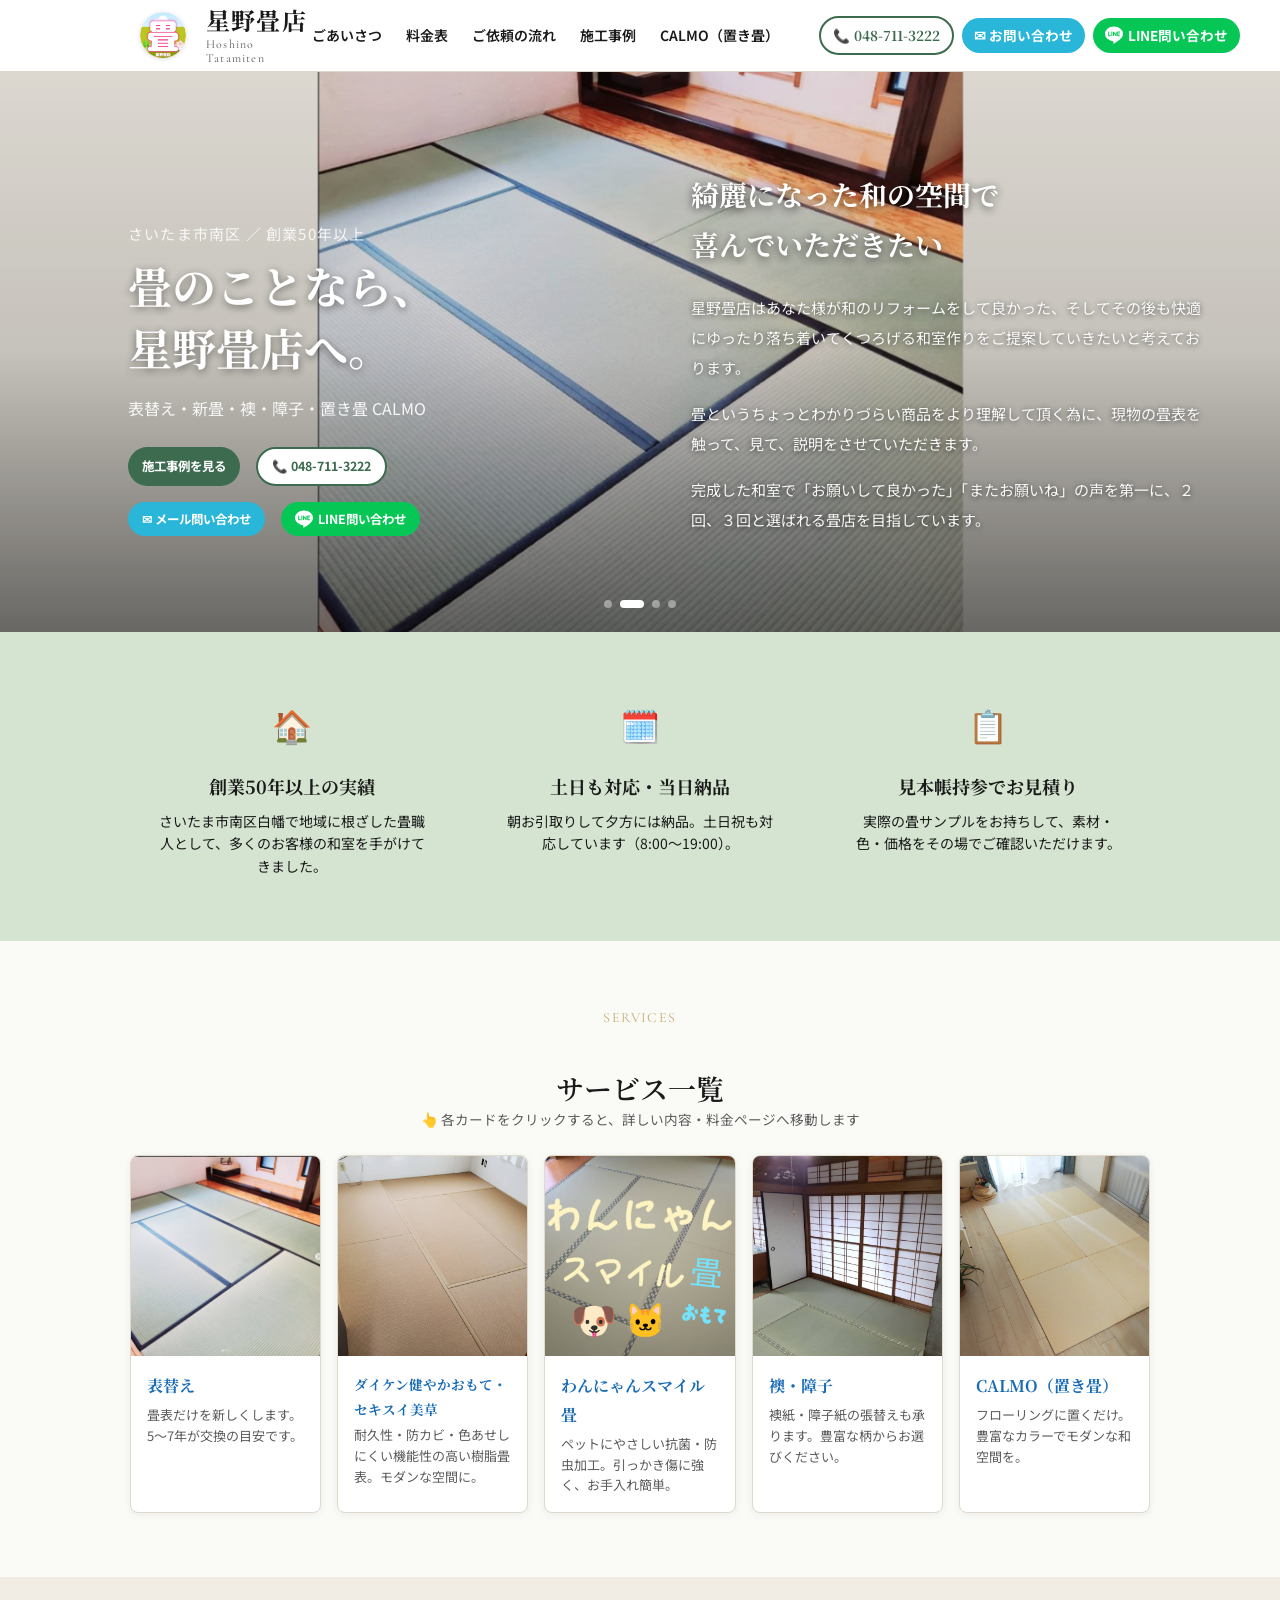
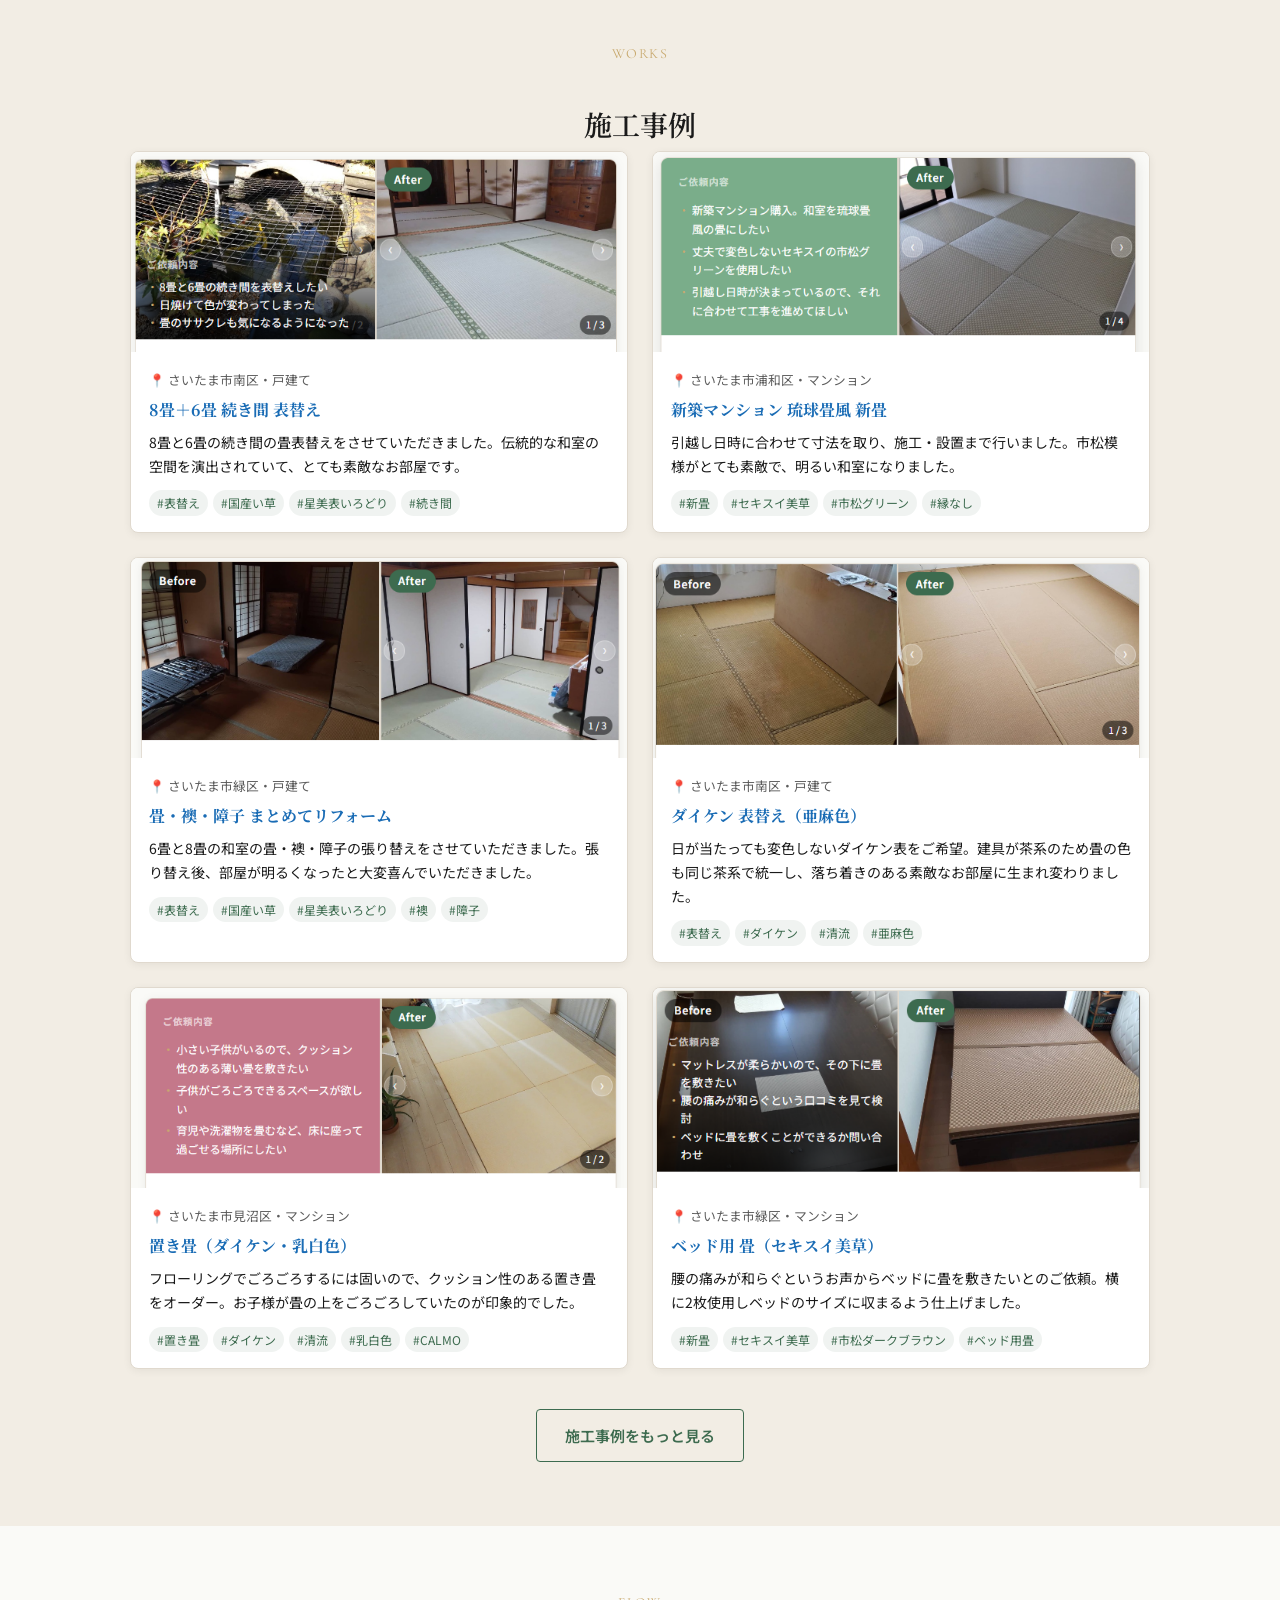
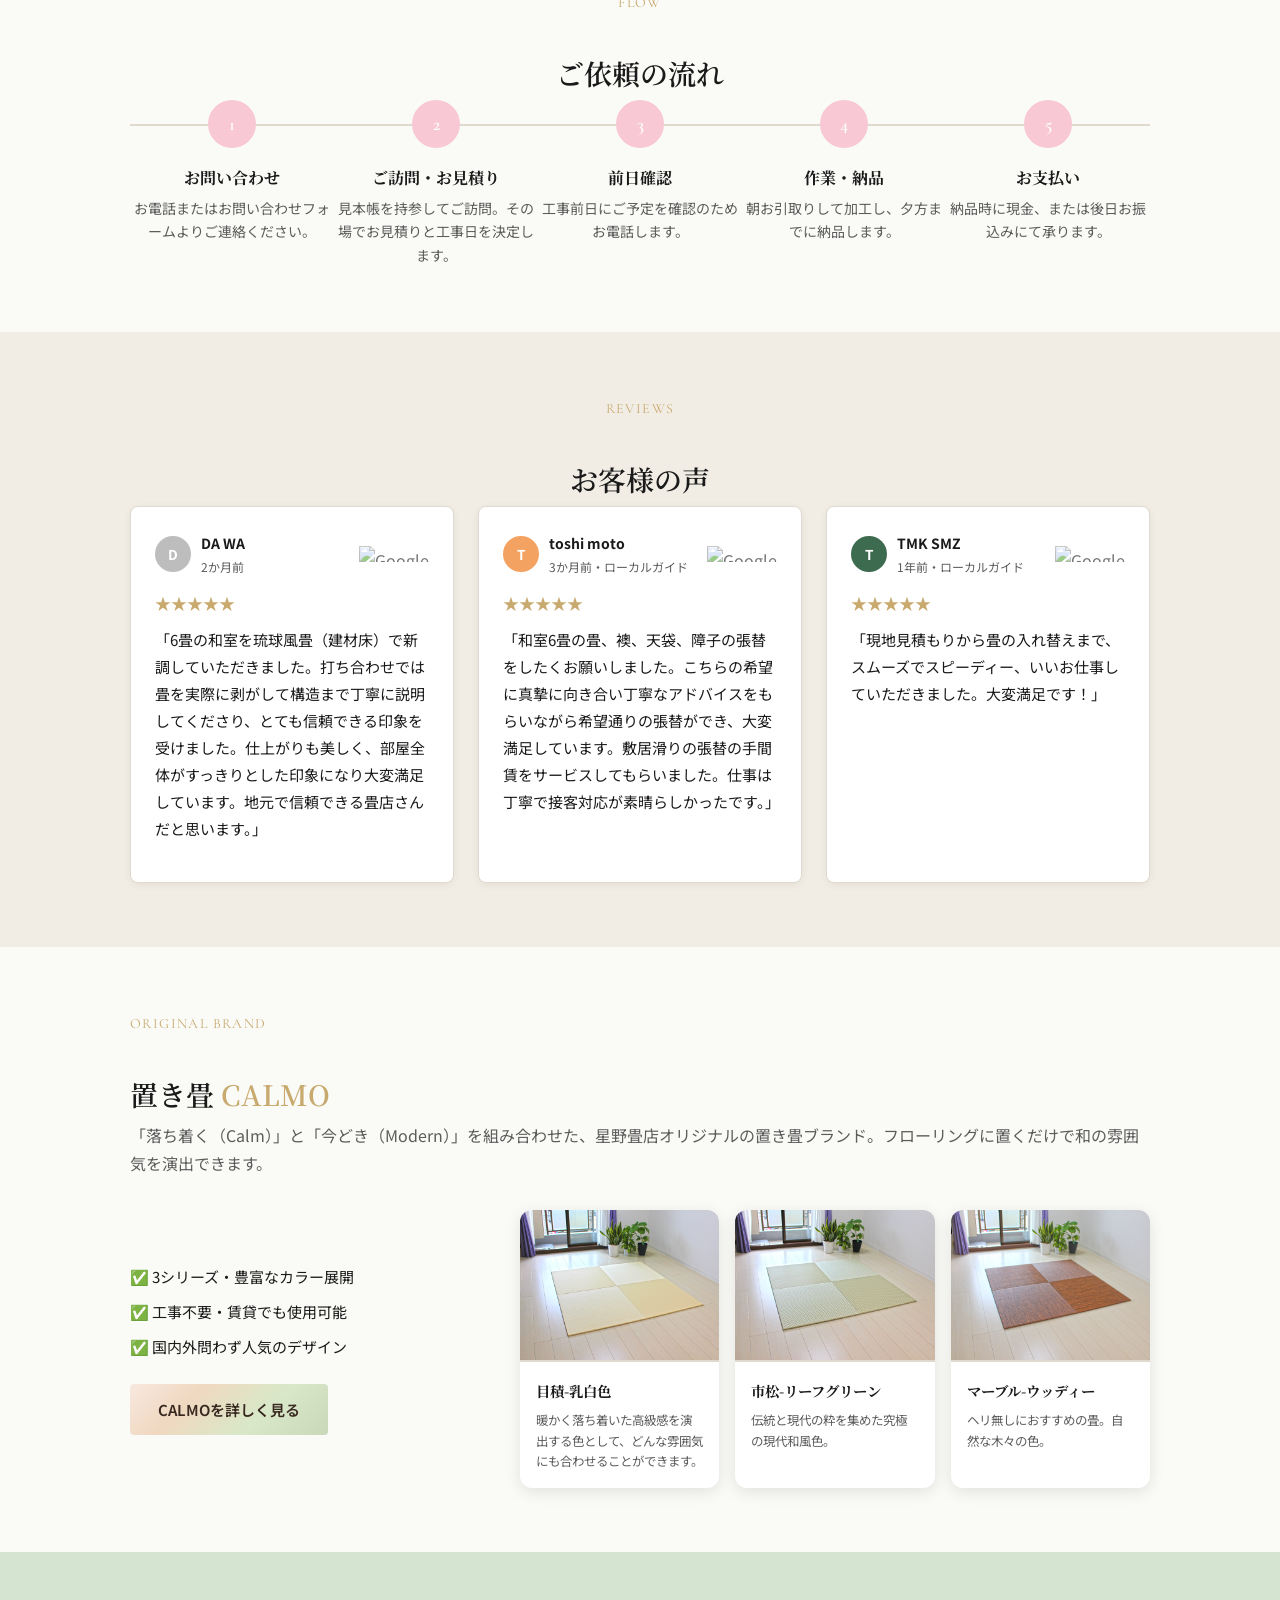
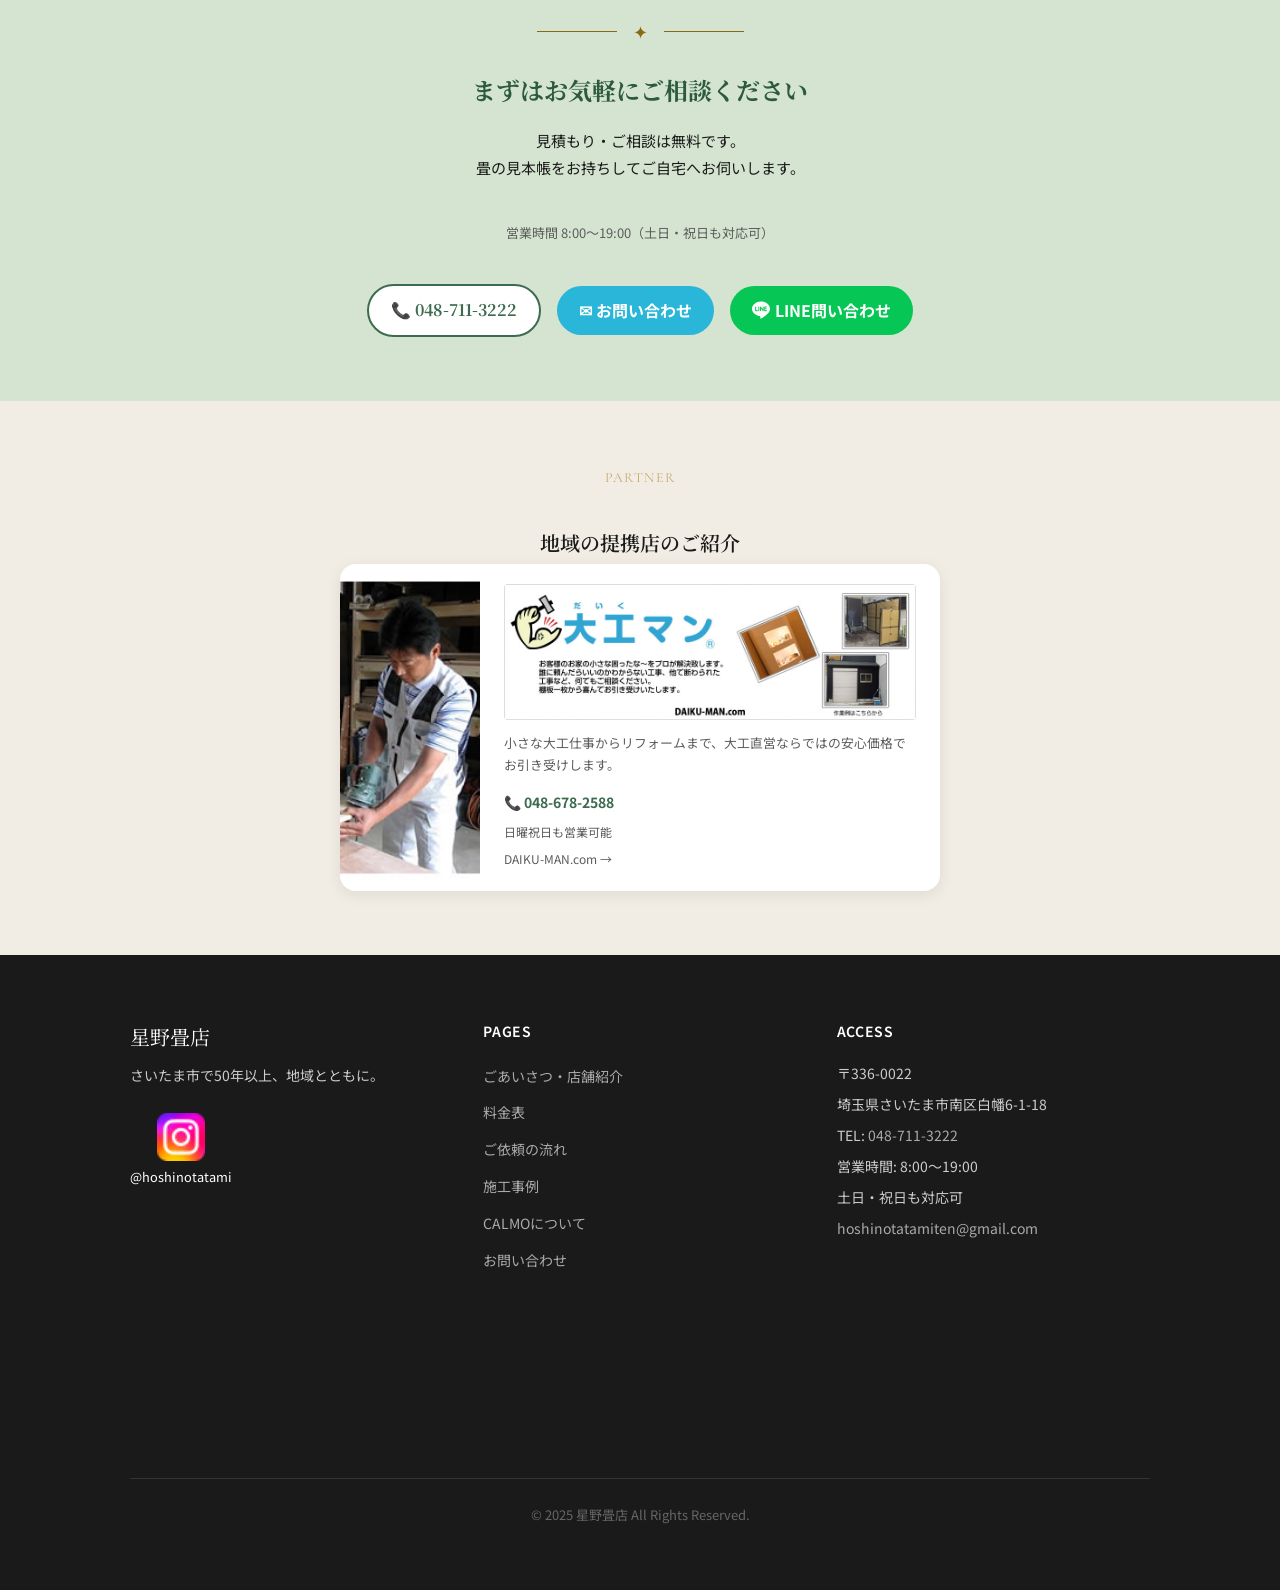
==== index.html @ be07570a "SEO改善：robots.txt追加・favicon/canonical全ページ設定・テスト用ページ削除 Co-Authored-By: Claude Sonnet 4.6 <noreply@anth" ====
<!DOCTYPE html>
<html lang="ja">
<head>
  <meta charset="UTF-8">
  <meta name="viewport" content="width=device-width, initial-scale=1">
  <meta name="google-site-verification" content="Oml3dWW_BTtffKY6fkqrECM4UNNtMSKy_5DU7taU9Pg" />
  <title>さいたま市南区の畳店 | 星野畳店 - 畳張替・表替え・襖・障子</title>
  <meta name="description" content="さいたま市南区白幡で50年以上の実績。畳の表替え・新畳・裏返し、襖・障子の張替えはお任せください。土日対応・当日納品可。TEL:048-711-3222">
  <meta name="keywords" content="さいたま市 畳張替え,浦和 畳店,さいたま市南区 畳,埼玉 畳 表替え,星野畳店">

  <!-- OGP -->
  <meta property="og:title" content="さいたま市南区の畳店 | 星野畳店">
  <meta property="og:description" content="さいたま市南区白幡で50年以上の実績。畳張替え・表替え・新畳・襖・障子はお任せください。">
  <meta property="og:type" content="website">
  <meta property="og:url" content="https://hoshinotatami.com/">

  <!-- CSS -->
  <link rel="icon" type="image/png" href="src/images/logo.png">
  <link rel="canonical" href="https://hoshino-tatami-site.pages.dev/">
  <link rel="stylesheet" href="src/css/style.css">

  <!-- Schema.org 構造化データ -->
  <script type="application/ld+json">
  {
    "@context": "https://schema.org",
    "@type": "LocalBusiness",
    "name": "星野畳店",
    "image": "https://hoshinotatami.com/src/images/hero1.jpg",
    "telephone": "048-711-3222",
    "address": {
      "@type": "PostalAddress",
      "streetAddress": "白幡6-1-18",
      "addressLocality": "さいたま市南区",
      "addressRegion": "埼玉県",
      "postalCode": "336-0022",
      "addressCountry": "JP"
    },
    "openingHours": "Mo-Su 08:00-19:00",
    "url": "https://hoshinotatami.com/"
  }
  </script>
  <link rel="stylesheet" href="https://cdnjs.cloudflare.com/ajax/libs/font-awesome/6.5.0/css/all.min.css">
</head>
<body>

  <!-- ========== ヘッダー ========== -->
  <header class="header">
    <div class="container header__inner">
      <a href="index.html" class="header__logo">
        <img src="src/images/logo-mark.jpg" alt="星野畳店" class="header__logo-img">
        <span class="header__logo-text">
          <span class="header__logo-name">星野畳店</span>
          <span class="header__logo-en">Hoshino Tatamiten</span>
        </span>
      </a>

      <nav class="header__nav" aria-label="メインナビゲーション">
        <a href="greeting.html">ごあいさつ</a>
        <a href="price.html">料金表</a>
        <a href="flow.html">ご依頼の流れ</a>
        <a href="ex.html">施工事例</a>
        <a href="calmo.html">CALMO（置き畳）</a>
      </nav>

      <div class="header__contact">
        <a href="tel:048-711-3222" class="header__contact-tel">
          📞 <span>048-711-3222</span>
        </a>
        <a href="contact.html" class="header__contact-btn header__contact-mail">
          ✉ お問い合わせ
        </a>
        <a href="https://lin.ee/NYs3I5o" target="_blank" rel="noopener" class="header__contact-btn header__contact-line">
          <svg width="18" height="18" viewBox="0 0 24 24" fill="currentColor" style="vertical-align:middle;margin-right:5px;"><path d="M19.365 9.863c.349 0 .63.285.63.631 0 .345-.281.63-.63.63H17.61v1.125h1.755c.349 0 .63.283.63.63 0 .344-.281.629-.63.629h-2.386c-.345 0-.627-.285-.627-.629V8.108c0-.345.282-.63.63-.63h2.386c.346 0 .627.285.627.63 0 .349-.281.63-.63.63H17.61v1.125h1.755zm-3.855 3.016c0 .27-.174.51-.432.596-.064.021-.133.031-.199.031-.211 0-.391-.09-.51-.25l-2.443-3.317v2.94c0 .344-.279.629-.631.629-.346 0-.626-.285-.626-.629V8.108c0-.27.173-.51.43-.595.06-.023.136-.033.194-.033.195 0 .375.104.495.254l2.462 3.33V8.108c0-.345.282-.63.63-.63.345 0 .63.285.63.63v4.771zm-5.741 0c0 .344-.282.629-.631.629-.345 0-.627-.285-.627-.629V8.108c0-.345.282-.63.63-.63.346 0 .628.285.628.63v4.771zm-2.466.629H4.917c-.345 0-.63-.285-.63-.629V8.108c0-.345.285-.63.63-.63.348 0 .63.285.63.63v4.141h1.756c.348 0 .629.283.629.63 0 .344-.281.629-.629.629M24 10.314C24 4.943 18.615.572 12 .572S0 4.943 0 10.314c0 4.811 4.27 8.842 10.035 9.608.391.082.923.258 1.058.59.12.301.079.766.038 1.08l-.164 1.02c-.045.301-.24 1.186 1.049.645 1.291-.539 6.916-4.078 9.436-6.975C23.176 14.393 24 12.458 24 10.314"/></svg>
          LINE問い合わせ
        </a>
      </div>

      <button class="hamburger" id="hamburger" aria-label="メニューを開く" aria-expanded="false">
        <span></span><span></span><span></span>
      </button>
    </div>
  </header>

  <!-- ドロワーメニュー -->
  <div class="drawer-overlay" id="drawerOverlay"></div>
  <nav class="drawer" id="drawer" aria-label="ドロワーナビゲーション">
    <button class="drawer__close" id="drawerClose" aria-label="メニューを閉じる">✕</button>
    <ul class="drawer__nav">
      <li><a href="greeting.html">ごあいさつ・店舗紹介</a></li>
      <li><a href="price.html">料金表</a></li>
      <li><a href="flow.html">ご依頼の流れ</a></li>
      <li><a href="ex.html">施工事例</a></li>
      <li><a href="calmo.html">CALMOについて</a></li>
      <li><a href="contact.html">お問い合わせ</a></li>
    </ul>
    <div style="margin-top:2rem;text-align:center;">
      <p style="font-size:0.875rem;color:#666;margin-bottom:0.5rem;">営業時間 8:00〜19:00（土日対応可）</p>
      <a href="tel:048-711-3222" class="btn btn-primary" style="width:100%;justify-content:center;">
        📞 048-711-3222
      </a>
    </div>
  </nav>

  <!-- ========== ヒーロー ========== -->
  <section class="hero" aria-label="メインビジュアル">
    <div class="hero__slide is-active">
      <div class="hero__bg" style="background-image:url('src/images/hero1.jpg');"></div>
    </div>
    <div class="hero__slide" style="background-color:#e8e4dc;">
      <div class="hero__bg" style="background-image:url('src/images/スクリーンショット 2026-05-21 172308_cleanup.png');background-size:contain;background-repeat:no-repeat;background-position:center top;"></div>
    </div>
    <div class="hero__slide">
      <div class="hero__bg" style="background-image:url('src/images/hero3.png');background-position:center 90%;"></div>
    </div>
    <div class="hero__slide">
      <div class="hero__bg" style="background-image:url('src/images/hero2.png');background-size:contain;background-repeat:no-repeat;background-color:#f0ede4;background-position:center center;inset:0;"></div>
    </div>

    <div class="hero__overlay"></div>

    <!-- 右半分：理念テキスト -->
    <div class="hero__philosophy">
      <p class="hero__philosophy-title">綺麗になった和の空間で<br>喜んでいただきたい</p>
      <p class="hero__philosophy-text">
        星野畳店はあなた様が和のリフォームをして良かった、そしてその後も快適にゆったり落ち着いてくつろげる和室作りをご提案していきたいと考えております。
      </p>
      <p class="hero__philosophy-text">
        畳というちょっとわかりづらい商品をより理解して頂く為に、現物の畳表を触って、見て、説明をさせていただきます。
      </p>
      <p class="hero__philosophy-text">
        完成した和室で「お願いして良かった」「またお願いね」の声を第一に、２回、３回と選ばれる畳店を目指しています。
      </p>
    </div>

    <!-- 左下：メインタイトル -->
    <div class="hero__content">
      <p class="hero__eyecatch">さいたま市南区 ／ 創業50年以上</p>
      <h1 class="hero__title">
        畳のことなら、<br>星野畳店へ。
      </h1>
      <p class="hero__subtitle">表替え・新畳・襖・障子・置き畳 CALMO</p>
      <div class="hero__buttons">
        <div class="hero__buttons-row">
          <a href="ex.html" class="hero__cta-btn hero__cta-case">施工事例を見る</a>
          <a href="tel:048-711-3222" class="hero__cta-btn hero__cta-tel">📞 048-711-3222</a>
        </div>
        <div class="hero__buttons-row">
          <a href="contact.html" class="hero__cta-btn hero__cta-mail">✉ メール問い合わせ</a>
          <a href="https://lin.ee/NYs3I5o" target="_blank" rel="noopener" class="hero__cta-btn hero__cta-line">
            <svg width="18" height="18" viewBox="0 0 24 24" fill="currentColor" style="vertical-align:middle;margin-right:5px;"><path d="M19.365 9.863c.349 0 .63.285.63.631 0 .345-.281.63-.63.63H17.61v1.125h1.755c.349 0 .63.283.63.63 0 .344-.281.629-.63.629h-2.386c-.345 0-.627-.285-.627-.629V8.108c0-.345.282-.63.63-.63h2.386c.346 0 .627.285.627.63 0 .349-.281.63-.63.63H17.61v1.125h1.755zm-3.855 3.016c0 .27-.174.51-.432.596-.064.021-.133.031-.199.031-.211 0-.391-.09-.51-.25l-2.443-3.317v2.94c0 .344-.279.629-.631.629-.346 0-.626-.285-.626-.629V8.108c0-.27.173-.51.43-.595.06-.023.136-.033.194-.033.195 0 .375.104.495.254l2.462 3.33V8.108c0-.345.282-.63.63-.63.345 0 .63.285.63.63v4.771zm-5.741 0c0 .344-.282.629-.631.629-.345 0-.627-.285-.627-.629V8.108c0-.345.282-.63.63-.63.346 0 .628.285.628.63v4.771zm-2.466.629H4.917c-.345 0-.63-.285-.63-.629V8.108c0-.345.285-.63.63-.63.348 0 .63.285.63.63v4.141h1.756c.348 0 .629.283.629.63 0 .344-.281.629-.629.629M24 10.314C24 4.943 18.615.572 12 .572S0 4.943 0 10.314c0 4.811 4.27 8.842 10.035 9.608.391.082.923.258 1.058.59.12.301.079.766.038 1.08l-.164 1.02c-.045.301-.24 1.186 1.049.645 1.291-.539 6.916-4.078 9.436-6.975C23.176 14.393 24 12.458 24 10.314"/></svg>
            LINE問い合わせ
          </a>
        </div>
      </div>
    </div>

    <!-- スライドインジケーター -->
    <div class="hero__dots" id="heroDots">
      <button class="hero__dot is-active" onclick="goSlide(0)" aria-label="1枚目"></button>
      <button class="hero__dot" onclick="goSlide(1)" aria-label="2枚目"></button>
      <button class="hero__dot" onclick="goSlide(2)" aria-label="3枚目"></button>
      <button class="hero__dot" onclick="goSlide(3)" aria-label="4枚目"></button>
    </div>
  </section>


  <!-- ========== 特徴3点 ========== -->
  <section class="features" aria-label="星野畳店の特徴">
    <div class="container">
      <div class="features__grid">
        <div class="feature-item fade-in">
          <div class="feature-item__icon">🏠</div>
          <div class="feature-item__title">創業50年以上の実績</div>
          <p class="feature-item__text">さいたま市南区白幡で地域に根ざした畳職人として、多くのお客様の和室を手がけてきました。</p>
        </div>
        <div class="feature-item fade-in">
          <div class="feature-item__icon">🗓️</div>
          <div class="feature-item__title">土日も対応・当日納品</div>
          <p class="feature-item__text">朝お引取りして夕方には納品。土日祝も対応しています（8:00〜19:00）。</p>
        </div>
        <div class="feature-item fade-in">
          <div class="feature-item__icon">📋</div>
          <div class="feature-item__title">見本帳持参でお見積り</div>
          <p class="feature-item__text">実際の畳サンプルをお持ちして、素材・色・価格をその場でご確認いただけます。</p>
        </div>
      </div>
    </div>
  </section>

  <!-- ========== サービス一覧 ========== -->
  <section class="section" aria-label="サービス一覧">
    <div class="container">
      <span class="section-title-en">Services</span>
      <h2 class="section-title">サービス一覧</h2>
      <p style="text-align:center;font-size:0.85rem;color:var(--color-text-sub);margin-top:-0.5rem;margin-bottom:1.5rem;">
        👆 各カードをクリックすると、詳しい内容・料金ページへ移動します
      </p>

      <div class="services__grid">
        <!-- 1. 表替え -->
        <a href="price.html#omote" class="service-card fade-in">
          <div class="service-card__img" style="height:200px;overflow:hidden;">
            <img src="src/images/スクリーンショット 2026-05-21 172308.png" alt="畳の表替え施工例" style="width:100%;height:100%;object-fit:cover;object-position:center;">
          </div>
          <div class="service-card__body">
            <div class="service-card__title">表替え</div>
            <p class="service-card__desc">畳表だけを新しくします。5〜7年が交換の目安です。</p>
          </div>
        </a>
        <!-- 2. ダイケン・セキスイ -->
        <a href="price.html#daiken-sekisui" class="service-card fade-in">
          <div class="service-card__img" style="height:200px;overflow:hidden;">
            <img src="src/images/スクリーンショット 2026-05-22 071834_cleanup.png" alt="ダイケン健やかおもて・セキスイ美草の施工例" style="width:100%;height:100%;object-fit:cover;object-position:center;">
          </div>
          <div class="service-card__body">
            <div class="service-card__title" style="font-size:0.85rem;">ダイケン健やかおもて・セキスイ美草</div>
            <p class="service-card__desc">耐久性・防カビ・色あせしにくい機能性の高い樹脂畳表。モダンな空間に。</p>
          </div>
        </a>
        <!-- 3. わんにゃんスマイル畳（画像準備中） -->
        <a href="price.html#wannyan" class="service-card fade-in">
          <div class="service-card__img" style="height:200px;overflow:hidden;">
            <img src="src/images/24423.jpg" alt="わんにゃんスマイル畳の施工例" style="width:100%;height:100%;object-fit:cover;object-position:center;">
          </div>
          <div class="service-card__body">
            <div class="service-card__title">わんにゃんスマイル畳</div>
            <p class="service-card__desc">ペットにやさしい抗菌・防虫加工。引っかき傷に強く、お手入れ簡単。</p>
          </div>
        </a>
        <!-- 4. 襖・障子 -->
        <a href="price.html#fusuma" class="service-card fade-in">
          <div class="service-card__img" style="height:200px;overflow:hidden;">
            <img src="src/images/スクリーンショット 2026-05-22 113152_cleanup.png" alt="障子・襖の施工例" style="width:100%;height:100%;object-fit:cover;object-position:center;">
          </div>
          <div class="service-card__body">
            <div class="service-card__title">襖・障子</div>
            <p class="service-card__desc">襖紙・障子紙の張替えも承ります。豊富な柄からお選びください。</p>
          </div>
        </a>
        <!-- 5. CALMO（置き畳） -->
        <a href="calmo.html" class="service-card fade-in">
          <div class="service-card__img" style="height:200px;overflow:hidden;">
            <img src="src/images/スクリーンショット 2026-05-22 115941_cleanup.png" alt="CALMO置き畳の施工例" style="width:100%;height:100%;object-fit:cover;object-position:center;">
          </div>
          <div class="service-card__body">
            <div class="service-card__title">CALMO（置き畳）</div>
            <p class="service-card__desc">フローリングに置くだけ。豊富なカラーでモダンな和空間を。</p>
          </div>
        </a>
      </div>
    </div>
  </section>

  <!-- ========== 施工事例 ========== -->
  <section class="section section-bg" aria-label="施工事例">
    <div class="container">
      <span class="section-title-en">Works</span>
      <h2 class="section-title">施工事例</h2>

      <div class="cases__grid">
        <article class="case-card fade-in">
          <div class="case-card__img" style="height:200px;overflow:hidden;">
            <img src="src/images/スクリーンショット 2026-05-23 115842.png" alt="さいたま市南区 続き間 畳表替え" style="width:100%;height:100%;object-fit:cover;object-position:top;">
          </div>
          <div class="case-card__body">
            <p class="case-card__date">📍 さいたま市南区・戸建て</p>
            <h3 class="case-card__title">8畳＋6畳 続き間 表替え</h3>
            <p class="case-card__text">8畳と6畳の続き間の畳表替えをさせていただきました。伝統的な和室の空間を演出されていて、とても素敵なお部屋です。</p>
            <div class="case-card__tags">
              <span class="tag">#表替え</span><span class="tag">#国産い草</span><span class="tag">#星美表いろどり</span><span class="tag">#続き間</span>
            </div>
          </div>
        </article>
        <article class="case-card fade-in">
          <div class="case-card__img" style="height:200px;overflow:hidden;">
            <img src="src/images/スクリーンショット 2026-05-23 115814.png" alt="さいたま市浦和区 新築マンション 新畳" style="width:100%;height:100%;object-fit:cover;object-position:top;">
          </div>
          <div class="case-card__body">
            <p class="case-card__date">📍 さいたま市浦和区・マンション</p>
            <h3 class="case-card__title">新築マンション 琉球畳風 新畳</h3>
            <p class="case-card__text">引越し日時に合わせて寸法を取り、施工・設置まで行いました。市松模様がとても素敵で、明るい和室になりました。</p>
            <div class="case-card__tags">
              <span class="tag">#新畳</span><span class="tag">#セキスイ美草</span><span class="tag">#市松グリーン</span><span class="tag">#縁なし</span>
            </div>
          </div>
        </article>
        <article class="case-card fade-in">
          <div class="case-card__img" style="height:200px;overflow:hidden;">
            <img src="src/images/スクリーンショット 2026-05-23 115926.png" alt="さいたま市緑区 畳・襖・障子 まとめてリフォーム" style="width:100%;height:100%;object-fit:cover;object-position:top;">
          </div>
          <div class="case-card__body">
            <p class="case-card__date">📍 さいたま市緑区・戸建て</p>
            <h3 class="case-card__title">畳・襖・障子 まとめてリフォーム</h3>
            <p class="case-card__text">6畳と8畳の和室の畳・襖・障子の張り替えをさせていただきました。張り替え後、部屋が明るくなったと大変喜んでいただきました。</p>
            <div class="case-card__tags">
              <span class="tag">#表替え</span><span class="tag">#国産い草</span><span class="tag">#星美表いろどり</span><span class="tag">#襖</span><span class="tag">#障子</span>
            </div>
          </div>
        </article>
        <article class="case-card fade-in">
          <div class="case-card__img" style="height:200px;overflow:hidden;">
            <img src="src/images/スクリーンショット 2026-05-23 115829.png" alt="さいたま市南区 ダイケン健やかおもて 表替え" style="width:100%;height:100%;object-fit:cover;object-position:top;">
          </div>
          <div class="case-card__body">
            <p class="case-card__date">📍 さいたま市南区・戸建て</p>
            <h3 class="case-card__title">ダイケン 表替え（亜麻色）</h3>
            <p class="case-card__text">日が当たっても変色しないダイケン表をご希望。建具が茶系のため畳の色も同じ茶系で統一し、落ち着きのある素敵なお部屋に生まれ変わりました。</p>
            <div class="case-card__tags">
              <span class="tag">#表替え</span><span class="tag">#ダイケン</span><span class="tag">#清流</span><span class="tag">#亜麻色</span>
            </div>
          </div>
        </article>
        <article class="case-card fade-in">
          <div class="case-card__img" style="height:200px;overflow:hidden;">
            <img src="src/images/スクリーンショット 2026-05-23 115749.png" alt="さいたま市見沼区 置き畳 CALMO" style="width:100%;height:100%;object-fit:cover;object-position:top;">
          </div>
          <div class="case-card__body">
            <p class="case-card__date">📍 さいたま市見沼区・マンション</p>
            <h3 class="case-card__title">置き畳（ダイケン・乳白色）</h3>
            <p class="case-card__text">フローリングでごろごろするには固いので、クッション性のある置き畳をオーダー。お子様が畳の上をごろごろしていたのが印象的でした。</p>
            <div class="case-card__tags">
              <span class="tag">#置き畳</span><span class="tag">#ダイケン</span><span class="tag">#清流</span><span class="tag">#乳白色</span><span class="tag">#CALMO</span>
            </div>
          </div>
        </article>
        <article class="case-card fade-in">
          <div class="case-card__img" style="height:200px;overflow:hidden;">
            <img src="src/images/スクリーンショット 2026-05-23 115905.png" alt="さいたま市緑区 ベッド用畳 セキスイ美草" style="width:100%;height:100%;object-fit:cover;object-position:top;">
          </div>
          <div class="case-card__body">
            <p class="case-card__date">📍 さいたま市緑区・マンション</p>
            <h3 class="case-card__title">ベッド用 畳（セキスイ美草）</h3>
            <p class="case-card__text">腰の痛みが和らぐというお声からベッドに畳を敷きたいとのご依頼。横に2枚使用しベッドのサイズに収まるよう仕上げました。</p>
            <div class="case-card__tags">
              <span class="tag">#新畳</span><span class="tag">#セキスイ美草</span><span class="tag">#市松ダークブラウン</span><span class="tag">#ベッド用畳</span>
            </div>
          </div>
        </article>
      </div>

      <div style="text-align:center;margin-top:2.5rem;">
        <a href="ex.html" class="btn btn-outline">施工事例をもっと見る</a>
      </div>
    </div>
  </section>

  <!-- ========== ご依頼の流れ ========== -->
  <section class="section" aria-label="ご依頼の流れ">
    <div class="container">
      <span class="section-title-en">Flow</span>
      <h2 class="section-title">ご依頼の流れ</h2>

      <div class="steps">
        <div class="step fade-in">
          <div class="step__number">1</div>
          <div class="step__body">
            <div class="step__title">お問い合わせ</div>
            <p class="step__text">お電話またはお問い合わせフォームよりご連絡ください。</p>
          </div>
        </div>
        <div class="step fade-in">
          <div class="step__number">2</div>
          <div class="step__body">
            <div class="step__title">ご訪問・お見積り</div>
            <p class="step__text">見本帳を持参してご訪問。その場でお見積りと工事日を決定します。</p>
          </div>
        </div>
        <div class="step fade-in">
          <div class="step__number">3</div>
          <div class="step__body">
            <div class="step__title">前日確認</div>
            <p class="step__text">工事前日にご予定を確認のためお電話します。</p>
          </div>
        </div>
        <div class="step fade-in">
          <div class="step__number">4</div>
          <div class="step__body">
            <div class="step__title">作業・納品</div>
            <p class="step__text">朝お引取りして加工し、夕方までに納品します。</p>
          </div>
        </div>
        <div class="step fade-in">
          <div class="step__number">5</div>
          <div class="step__body">
            <div class="step__title">お支払い</div>
            <p class="step__text">納品時に現金、または後日お振込みにて承ります。</p>
          </div>
        </div>
      </div>
    </div>
  </section>

  <!-- ========== お客様の声 ========== -->
  <section class="section section-bg" aria-label="お客様の声">
    <div class="container">
      <span class="section-title-en">Reviews</span>
      <h2 class="section-title">お客様の声</h2>

      <div class="reviews__grid">
        <!-- DA WA様 -->
        <div class="review-card fade-in">
          <div style="display:flex;align-items:center;gap:0.6rem;margin-bottom:0.75rem;">
            <div style="width:36px;height:36px;border-radius:50%;background:#bdbdbd;display:flex;align-items:center;justify-content:center;font-weight:700;color:#fff;font-size:0.85rem;flex-shrink:0;">D</div>
            <div>
              <p style="font-weight:700;font-size:0.875rem;margin:0;color:var(--color-text);">DA WA</p>
              <p style="font-size:0.75rem;color:var(--color-text-sub);margin:0;">2か月前</p>
            </div>
            <img src="https://www.google.com/images/branding/googlelogo/svg/googlelogo_clr_74x24px.svg" alt="Google" style="height:16px;margin-left:auto;opacity:0.6;">
          </div>
          <div class="review-card__stars">★★★★★</div>
          <p class="review-card__text">「6畳の和室を琉球風畳（建材床）で新調していただきました。打ち合わせでは畳を実際に剥がして構造まで丁寧に説明してくださり、とても信頼できる印象を受けました。仕上がりも美しく、部屋全体がすっきりとした印象になり大変満足しています。地元で信頼できる畳店さんだと思います。」</p>
        </div>
        <!-- toshi moto様 -->
        <div class="review-card fade-in">
          <div style="display:flex;align-items:center;gap:0.6rem;margin-bottom:0.75rem;">
            <div style="width:36px;height:36px;border-radius:50%;background:#f4a261;display:flex;align-items:center;justify-content:center;font-weight:700;color:#fff;font-size:0.85rem;flex-shrink:0;">T</div>
            <div>
              <p style="font-weight:700;font-size:0.875rem;margin:0;color:var(--color-text);">toshi moto</p>
              <p style="font-size:0.75rem;color:var(--color-text-sub);margin:0;">3か月前・ローカルガイド</p>
            </div>
            <img src="https://www.google.com/images/branding/googlelogo/svg/googlelogo_clr_74x24px.svg" alt="Google" style="height:16px;margin-left:auto;opacity:0.6;">
          </div>
          <div class="review-card__stars">★★★★★</div>
          <p class="review-card__text">「和室6畳の畳、襖、天袋、障子の張替をしたくお願いしました。こちらの希望に真摯に向き合い丁寧なアドバイスをもらいながら希望通りの張替ができ、大変満足しています。敷居滑りの張替の手間賃をサービスしてもらいました。仕事は丁寧で接客対応が素晴らしかったです。」</p>
        </div>
        <!-- TMK SMZ様 -->
        <div class="review-card fade-in">
          <div style="display:flex;align-items:center;gap:0.6rem;margin-bottom:0.75rem;">
            <div style="width:36px;height:36px;border-radius:50%;background:#3d6b4f;display:flex;align-items:center;justify-content:center;font-weight:700;color:#fff;font-size:0.85rem;flex-shrink:0;">T</div>
            <div>
              <p style="font-weight:700;font-size:0.875rem;margin:0;color:var(--color-text);">TMK SMZ</p>
              <p style="font-size:0.75rem;color:var(--color-text-sub);margin:0;">1年前・ローカルガイド</p>
            </div>
            <img src="https://www.google.com/images/branding/googlelogo/svg/googlelogo_clr_74x24px.svg" alt="Google" style="height:16px;margin-left:auto;opacity:0.6;">
          </div>
          <div class="review-card__stars">★★★★★</div>
          <p class="review-card__text">「現地見積もりから畳の入れ替えまで、スムーズでスピーディー、いいお仕事していただきました。大変満足です！」</p>
        </div>
      </div>
    </div>
  </section>

  <!-- ========== CALMO紹介 ========== -->
  <section class="section" aria-label="CALMOブランド紹介">
    <div class="container">
      <!-- 上：見出し・説明文（全幅） -->
      <div style="margin-bottom:2rem;">
        <span class="section-title-en" style="text-align:left;">Original Brand</span>
        <h2 class="section-title" style="text-align:left;">置き畳 <em style="font-style:normal;color:var(--color-accent);">CALMO</em></h2>
        <p style="color:var(--color-text-sub);">「落ち着く（Calm）」と「今どき（Modern）」を組み合わせた、星野畳店オリジナルの置き畳ブランド。フローリングに置くだけで和の雰囲気を演出できます。</p>
      </div>
      <!-- 下：左テキスト＋右画像 -->
      <div style="display:grid;grid-template-columns:1fr 1.8fr;gap:2.5rem;align-items:center;">
        <div>
          <ul style="margin-bottom:1.5rem;display:flex;flex-direction:column;gap:0.5rem;">
            <li style="font-size:0.9375rem;">✅ 3シリーズ・豊富なカラー展開</li>
            <li style="font-size:0.9375rem;">✅ 工事不要・賃貸でも使用可能</li>
            <li style="font-size:0.9375rem;">✅ 国内外問わず人気のデザイン</li>
          </ul>
          <a href="calmo.html" class="btn" style="background:linear-gradient(135deg,#f8e8e0 0%,#f0d8c0 30%,#d8e8c8 65%,#c8d8b8 100%);color:#382820;border:none;">CALMOを詳しく見る</a>
        </div>
        <!-- 右：3枚の画像カード -->
        <div style="display:grid;grid-template-columns:repeat(3,1fr);gap:1rem;">
          <!-- 目積-乳白色 -->
          <div style="border-radius:0.75rem;overflow:hidden;box-shadow:0 4px 16px rgba(0,0,0,0.1);background:#fff;">
            <img src="src/images/meseki3_nyu_6080.png" alt="目積-乳白色" style="width:100%;aspect-ratio:4/3;object-fit:cover;display:block;">
            <div style="padding:1rem;border-top:2px solid var(--color-border);">
              <p style="font-family:var(--font-heading);font-weight:700;font-size:0.9rem;color:var(--color-text);margin-bottom:0.4rem;">目積-乳白色</p>
              <p style="font-size:0.78rem;color:var(--color-text-sub);line-height:1.65;margin:0;">暖かく落ち着いた高級感を演出する色として、どんな雰囲気にも合わせることができます。</p>
            </div>
          </div>
          <!-- 市松-リーフグリーン -->
          <div style="border-radius:0.75rem;overflow:hidden;box-shadow:0 4px 16px rgba(0,0,0,0.1);background:#fff;">
            <img src="src/images/ichi1_green_6130.png" alt="市松-リーフグリーン" style="width:100%;aspect-ratio:4/3;object-fit:cover;display:block;">
            <div style="padding:1rem;border-top:2px solid var(--color-border);">
              <p style="font-family:var(--font-heading);font-weight:700;font-size:0.9rem;color:var(--color-text);margin-bottom:0.4rem;">市松-リーフグリーン</p>
              <p style="font-size:0.78rem;color:var(--color-text-sub);line-height:1.65;margin:0;">伝統と現代の粋を集めた究極の現代和風色。</p>
            </div>
          </div>
          <!-- マーブル-ウッディー -->
          <div style="border-radius:0.75rem;overflow:hidden;box-shadow:0 4px 16px rgba(0,0,0,0.1);background:#fff;">
            <img src="src/images/marble1_woody_6070.png" alt="マーブル-ウッディー" style="width:100%;aspect-ratio:4/3;object-fit:cover;display:block;">
            <div style="padding:1rem;border-top:2px solid var(--color-border);">
              <p style="font-family:var(--font-heading);font-weight:700;font-size:0.9rem;color:var(--color-text);margin-bottom:0.4rem;">マーブル-ウッディー</p>
              <p style="font-size:0.78rem;color:var(--color-text-sub);line-height:1.65;margin:0;">ヘリ無しにおすすめの畳。自然な木々の色。</p>
            </div>
          </div>
        </div>
      </div>
    </div>
  </section>

  <!-- ========== お問い合わせCTA ========== -->

  <section class="cta" aria-label="お問い合わせ">
    <div class="container">
      <div class="cta__deco"><span>✦</span></div>
      <h2 class="cta__title">まずはお気軽にご相談ください</h2>
      <p class="cta__text">見積もり・ご相談は無料です。<br>畳の見本帳をお持ちしてご自宅へお伺いします。</p>
      <p class="cta__hours">営業時間 8:00〜19:00（土日・祝日も対応可）</p>
      <div class="cta__buttons">
        <a href="tel:048-711-3222" class="header__contact-tel cta__contact-btn">
          📞 <span>048-711-3222</span>
        </a>
        <a href="contact.html" class="header__contact-btn header__contact-mail cta__contact-btn">
          ✉ お問い合わせ
        </a>
        <a href="https://lin.ee/NYs3I5o" target="_blank" rel="noopener" class="header__contact-btn header__contact-line cta__contact-btn">
          <svg width="18" height="18" viewBox="0 0 24 24" fill="currentColor" style="vertical-align:middle;margin-right:5px;"><path d="M19.365 9.863c.349 0 .63.285.63.631 0 .345-.281.63-.63.63H17.61v1.125h1.755c.349 0 .63.283.63.63 0 .344-.281.629-.63.629h-2.386c-.345 0-.627-.285-.627-.629V8.108c0-.345.282-.63.63-.63h2.386c.346 0 .627.285.627.63 0 .349-.281.63-.63.63H17.61v1.125h1.755zm-3.855 3.016c0 .27-.174.51-.432.596-.064.021-.133.031-.199.031-.211 0-.391-.09-.51-.25l-2.443-3.317v2.94c0 .344-.279.629-.631.629-.346 0-.626-.285-.626-.629V8.108c0-.27.173-.51.43-.595.06-.023.136-.033.194-.033.195 0 .375.104.495.254l2.462 3.33V8.108c0-.345.282-.63.63-.63.345 0 .63.285.63.63v4.771zm-5.741 0c0 .344-.282.629-.631.629-.345 0-.627-.285-.627-.629V8.108c0-.345.282-.63.63-.63.346 0 .628.285.628.63v4.771zm-2.466.629H4.917c-.345 0-.63-.285-.63-.629V8.108c0-.345.285-.63.63-.63.348 0 .63.285.63.63v4.141h1.756c.348 0 .629.283.629.63 0 .344-.281.629-.629.629M24 10.314C24 4.943 18.615.572 12 .572S0 4.943 0 10.314c0 4.811 4.27 8.842 10.035 9.608.391.082.923.258 1.058.59.12.301.079.766.038 1.08l-.164 1.02c-.045.301-.24 1.186 1.049.645 1.291-.539 6.916-4.078 9.436-6.975C23.176 14.393 24 12.458 24 10.314"/></svg>
          LINE問い合わせ
        </a>
      </div>
    </div>
  </section>

  <!-- ========== 提携店：大工マン ========== -->
  <section class="section" style="background:var(--color-surface);">
    <div class="container">
      <span class="section-title-en">Partner</span>
      <h2 class="section-title" style="font-size:1.25rem;">地域の提携店のご紹介</h2>
      <div style="max-width:600px;margin:0 auto;background:#fff;border-radius:1rem;overflow:hidden;box-shadow:0 4px 16px rgba(0,0,0,0.08);display:flex;align-items:stretch;">
        <!-- 左：写真 -->
        <div style="width:140px;flex-shrink:0;">
          <img src="src/images/daiku-man-photo.jpg" alt="大工マン 職人" style="width:100%;height:100%;object-fit:cover;display:block;">
        </div>
        <!-- 右：情報 -->
        <div style="padding:1.25rem 1.5rem;flex:1;">
          <img src="src/images/daiku-man-main1.jpg" alt="大工マン" style="width:100%;height:auto;display:block;margin-bottom:0.75rem;border-radius:4px;">
          <p style="font-size:0.8rem;color:var(--color-text-sub);line-height:1.7;margin-bottom:0.75rem;">小さな大工仕事からリフォームまで、大工直営ならではの安心価格でお引き受けします。</p>
          <a href="tel:048-678-2588" style="display:inline-flex;align-items:center;gap:0.4rem;font-size:0.875rem;font-weight:700;color:var(--color-primary);text-decoration:none;">
            📞 048-678-2588
          </a>
          <p style="font-size:0.75rem;color:var(--color-text-sub);margin-top:0.3rem;">日曜祝日も営業可能</p>
          <a href="https://www.daiku-man.com" target="_blank" rel="noopener" style="font-size:0.75rem;color:var(--color-text-sub);">DAIKU-MAN.com →</a>
        </div>
      </div>
    </div>
  </section>

  <!-- ========== フッター ========== -->
  <footer class="footer">
    <div class="container">
      <div class="footer__grid">
        <div>
          <p class="footer__brand-name">星野畳店</p>
          <p class="footer__tagline">さいたま市で50年以上、地域とともに。</p>
          <div class="footer__sns">
            <a href="https://www.instagram.com/hoshinotatami/" target="_blank" rel="noopener noreferrer" aria-label="Instagram">
              <img src="src/images/instagram-logo.png" alt="Instagram" style="width:48px;height:48px;">
              <span>@hoshinotatami</span>
            </a>
          </div>
        </div>

        <div>
          <p class="footer__nav-title">Pages</p>
          <ul class="footer__nav-list">
            <li><a href="greeting.html">ごあいさつ・店舗紹介</a></li>
            <li><a href="price.html">料金表</a></li>
            <li><a href="flow.html">ご依頼の流れ</a></li>
            <li><a href="ex.html">施工事例</a></li>
            <li><a href="calmo.html">CALMOについて</a></li>
            <li><a href="contact.html">お問い合わせ</a></li>
          </ul>
        </div>

        <div>
          <p class="footer__nav-title">Access</p>
          <div class="footer__info">
            <p>〒336-0022</p>
            <p>埼玉県さいたま市南区白幡6-1-18</p>
            <p>TEL: <a href="tel:048-711-3222" style="color:#aaa;">048-711-3222</a></p>
            <p>営業時間: 8:00〜19:00</p>
            <p>土日・祝日も対応可</p>
            <p><a href="mailto:hoshinotatamiten@gmail.com" style="color:#aaa;">hoshinotatamiten@gmail.com</a></p>
          </div>
          <!-- Googleマップ埋め込み -->
          <div style="margin-top:1rem;border-radius:8px;overflow:hidden;">
            <iframe src="https://maps.google.com/maps?q=星野畳店+さいたま市南区白幡6-1-18&output=embed&z=16" width="100%" height="180" style="border:0;display:block;" allowfullscreen="" loading="lazy"></iframe>
          </div>
        </div>
      </div>

      <div class="footer__bottom">
        <p>© 2025 星野畳店 All Rights Reserved.</p>
      </div>
    </div>
  </footer>

  <!-- ========== スマホ固定電話ボタン ========== -->
  <a href="tel:048-711-3222" class="btn-call-fixed" aria-label="星野畳店に電話する">
    📞 電話で問い合わせる（無料）
  </a>

  <!-- JS -->
  <script src="src/js/main.js"></script>
</body>
</html>
---- src/css/style.css ----
/* =============================================
   星野畳店 メインCSS
   デザイン仕様: ../../../hoshino-tatami-design.md
   ============================================= */

/* ---------- Google Fonts ---------- */
@import url('https://fonts.googleapis.com/css2?family=Noto+Serif+JP:wght@400;600;700&family=Noto+Sans+JP:wght@400;600&family=Cormorant+Garamond:ital,wght@0,400;0,600;1,400&display=swap');

/* ---------- CSS変数 ---------- */
:root {
  /* カラー */
  --color-primary:   #3D6B4F;
  --color-primary-dark: #2d5340;
  --color-secondary: #8B6914;
  --color-accent:    #C8A96E;
  --color-bg:        #FAFAF7;
  --color-surface:   #F2EDE4;
  --color-text:      #1A1A1A;
  --color-text-sub:  #5C5C5C;
  --color-border:    #E0D9CE;
  --color-white:     #FFFFFF;
  --color-dark:      #1A1A1A;

  /* フォント */
  --font-heading: 'Noto Serif JP', 'Yu Mincho', '游明朝', serif;
  --font-body:    'Noto Sans JP', 'Hiragino Kaku Gothic ProN', sans-serif;
  --font-en:      'Cormorant Garamond', serif;

  /* スペーシング */
  --sp-xs:  8px;
  --sp-sm:  16px;
  --sp-md:  24px;
  --sp-lg:  40px;
  --sp-xl:  64px;
  --sp-2xl: 96px;

  /* コンテナ */
  --container-max: 1100px;
  --container-px:  16px;

  /* ボーダー半径 */
  --radius-sm: 4px;
  --radius-md: 8px;
  --radius-lg: 16px;

  /* シャドウ */
  --shadow-sm: 0 2px 8px rgba(0,0,0,0.06);
  --shadow-md: 0 4px 16px rgba(0,0,0,0.10);
  --shadow-lg: 0 8px 32px rgba(0,0,0,0.14);

  /* トランジション */
  --transition: 0.2s ease;
}

/* ---------- リセット & ベース ---------- */
*, *::before, *::after {
  box-sizing: border-box;
  margin: 0;
  padding: 0;
}

html {
  font-size: 16px;
  scroll-behavior: smooth;
}

body {
  font-family: var(--font-body);
  font-size: 1rem;
  line-height: 1.8;
  color: var(--color-text);
  background-color: var(--color-bg);
  -webkit-font-smoothing: antialiased;
}

img {
  max-width: 100%;
  height: auto;
  display: block;
}

a {
  color: var(--color-primary);
  text-decoration: none;
  transition: color var(--transition);
}

a:hover { color: var(--color-primary-dark); }

ul, ol { list-style: none; }

/* ---------- コンテナ ---------- */
.container {
  max-width: var(--container-max);
  margin: 0 auto;
  padding: 0 var(--container-px);
}

/* ---------- セクション共通 ---------- */
.section {
  padding: var(--sp-xl) 0;
}

.section-title {
  font-family: var(--font-heading);
  font-size: 1.75rem;
  font-weight: 600;
  color: var(--color-text);
  text-align: center;
  margin-bottom: var(--sp-xs);
  line-height: 1.3;
}

.section-title-en {
  font-family: var(--font-en);
  font-size: 0.875rem;
  color: var(--color-accent);
  text-align: center;
  letter-spacing: 0.1em;
  text-transform: uppercase;
  margin-bottom: var(--sp-lg);
  display: block;
}

.section-bg {
  background-color: var(--color-surface);
}

/* ---------- ヘッダー ---------- */
.header {
  position: sticky;
  top: 0;
  z-index: 1000;
  background: var(--color-white);
  border-bottom: 1px solid var(--color-border);
  height: 60px;
  display: flex;
  align-items: center;
}

.header__inner {
  display: flex;
  align-items: center;
  justify-content: space-between;
  width: 100%;
  max-width: 100%;
  gap: 0;
}

.header__logo {
  display: flex;
  align-items: center;
  gap: 20px;
  margin-left: 100px;
}

.header__logo-img {
  height: 46px;
  width: 46px;
  object-fit: cover;
  display: block;
  border-radius: 50%;
  box-shadow: 0 1px 4px rgba(0,0,0,0.15);
  flex-shrink: 0;
}

.header__logo-text {
  display: flex;
  flex-direction: column;
  gap: 2px;
}

.header__logo-name {
  font-family: var(--font-heading);
  font-size: 1.5rem;
  font-weight: 700;
  color: var(--color-text);
  letter-spacing: 0.05em;
  line-height: 1.2;
}

.header__logo-en {
  font-family: var(--font-en);
  font-size: 0.75rem;
  color: var(--color-text-sub);
  letter-spacing: 0.1em;
  line-height: 1.2;
}

.header__nav {
  display: none;
}

.header__contact {
  display: none; /* SP非表示 */
  align-items: center;
  gap: var(--sp-sm);
}

.header__tel {
  font-size: 0.875rem;
  font-weight: 600;
  color: var(--color-text);
}

/* ---------- ハンバーガーメニュー ---------- */
.hamburger {
  display: flex;
  flex-direction: column;
  gap: 5px;
  background: none;
  border: none;
  cursor: pointer;
  padding: var(--sp-xs);
}

.hamburger span {
  display: block;
  width: 24px;
  height: 2px;
  background: var(--color-text);
  transition: var(--transition);
}

/* ---------- ドロワーメニュー（SP） ---------- */
.drawer {
  position: fixed;
  top: 0;
  right: -100%;
  width: 280px;
  height: 100%;
  background: var(--color-white);
  z-index: 2000;
  padding: var(--sp-xl) var(--sp-lg);
  transition: right 0.3s ease;
  box-shadow: var(--shadow-lg);
}

.drawer.is-open { right: 0; }

.drawer__close {
  position: absolute;
  top: var(--sp-md);
  right: var(--sp-md);
  background: none;
  border: none;
  font-size: 1.5rem;
  cursor: pointer;
  color: var(--color-text);
}

.drawer__nav li {
  border-bottom: 1px solid var(--color-border);
}

.drawer__nav a {
  display: block;
  padding: var(--sp-md) 0;
  font-size: 1rem;
  color: var(--color-text);
  font-weight: 600;
}

.drawer-overlay {
  display: none;
  position: fixed;
  inset: 0;
  background: rgba(0,0,0,0.4);
  z-index: 1999;
}

.drawer-overlay.is-open { display: block; }

/* ---------- ヒーローセクション ---------- */
.hero {
  position: relative;
  height: 440px;
  overflow: hidden;
  background: var(--color-dark);
}

.hero__slide {
  position: absolute;
  inset: 0;
  opacity: 0;
  transition: opacity 1.5s ease;
}

.hero__slide.is-active { opacity: 1; }

/* ケンバーンズ効果（ゆっくりズームイン） */
.hero__bg {
  position: absolute;
  inset: -8%;
  background-size: cover;
  background-position: top center;
  animation: kenburns 8s ease-out forwards;
}

.hero__slide.is-active .hero__bg {
  animation: kenburns 8s ease-out forwards;
}

@keyframes kenburns {
  0%   { transform: scale(1.08); }
  100% { transform: scale(1.0); }
}

.hero__overlay {
  position: absolute;
  inset: 0;
  background: linear-gradient(
    to top,
    rgba(0,0,0,0.55) 0%,
    rgba(0,0,0,0.15) 50%,
    rgba(0,0,0,0.05) 100%
  );
  z-index: 1;
}

.hero__content {
  position: absolute;
  bottom: var(--sp-xl);
  left: var(--sp-md);
  right: var(--sp-md);
  color: var(--color-white);
  z-index: 2;
}

.hero__eyecatch {
  font-size: 0.8125rem;
  letter-spacing: 0.08em;
  opacity: 0.85;
  margin-bottom: var(--sp-xs);
  font-family: var(--font-body);
}

.hero__title {
  font-family: var(--font-heading);
  font-size: 1.75rem;
  font-weight: 700;
  line-height: 1.4;
  margin-bottom: var(--sp-sm);
  text-shadow: 0 2px 8px rgba(0,0,0,0.5);
}

.hero__subtitle {
  font-size: 0.875rem;
  margin-bottom: var(--sp-md);
  opacity: 0.9;
}

.hero__buttons {
  display: flex;
  flex-direction: column;
  gap: var(--sp-sm);
}

.hero__buttons-row {
  display: flex;
  gap: var(--sp-sm);
}

.hero__cta-btn {
  display: inline-flex;
  align-items: center;
  padding: 6px 14px;
  border-radius: 999px;
  font-size: 0.78rem;
  font-weight: 700;
  text-decoration: none;
  white-space: nowrap;
  transition: opacity 0.2s;
}
.hero__cta-btn:hover { opacity: 0.85; }

.hero__cta-case {
  background: var(--color-primary);
  color: var(--color-white);
}

.hero__cta-tel {
  background: var(--color-white);
  color: var(--color-primary);
  border: 2px solid var(--color-primary);
}

.hero__cta-mail {
  background: #29B6D8;
  color: var(--color-white);
}

.hero__cta-line {
  background: #06C755;
  color: var(--color-white);
}

/* 右上：理念テキスト */
.hero__philosophy {
  display: none; /* SP は非表示 */
}

/* ---------- スライドインジケーター（ドット） ---------- */
.hero__dots {
  position: absolute;
  bottom: var(--sp-md);
  left: 50%;
  transform: translateX(-50%);
  display: flex;
  gap: 8px;
  z-index: 2;
}

.hero__dot {
  width: 8px;
  height: 8px;
  border-radius: 50%;
  background: rgba(255,255,255,0.4);
  border: none;
  cursor: pointer;
  transition: all 0.3s ease;
  padding: 0;
}

.hero__dot.is-active {
  background: #fff;
  width: 24px;
  border-radius: 4px;
}

/* ---------- ボタン ---------- */
.btn {
  display: inline-flex;
  align-items: center;
  justify-content: center;
  gap: var(--sp-xs);
  padding: 12px 28px;
  border-radius: var(--radius-sm);
  font-size: 0.9375rem;
  font-weight: 600;
  font-family: var(--font-body);
  cursor: pointer;
  transition: all var(--transition);
  border: none;
  text-decoration: none;
  white-space: nowrap;
}

.btn-primary {
  background: var(--color-primary);
  color: var(--color-white);
}

.btn-primary:hover {
  background: var(--color-primary-dark);
  color: var(--color-white);
}

.btn-secondary {
  background: transparent;
  color: var(--color-white);
  border: 1.5px solid var(--color-white);
}

.btn-secondary:hover {
  background: var(--color-white);
  color: var(--color-primary);
}

.btn-outline {
  background: transparent;
  color: var(--color-primary);
  border: 1.5px solid var(--color-primary);
}

.btn-outline:hover {
  background: var(--color-primary);
  color: var(--color-white);
}

/* ---------- スマホ固定電話ボタン ---------- */
.btn-call-fixed {
  display: flex;
  align-items: center;
  justify-content: center;
  gap: 8px;
  position: fixed;
  bottom: 0;
  left: 0;
  width: 100%;
  background: #fff;
  border-top: 1px solid var(--color-border);
  padding: 10px 12px;
  z-index: 999;
  box-shadow: 0 -2px 10px rgba(0,0,0,0.1);
}
.btn-call-fixed__tel,
.btn-call-fixed__mail,
.btn-call-fixed__line {
  display: flex;
  align-items: center;
  justify-content: center;
  flex: 1 1 0;
  min-width: 0;
  padding: 10px 4px;
  border-radius: 999px;
  font-size: 0.78rem;
  font-weight: 700;
  text-decoration: none;
  text-align: center;
  white-space: nowrap;
  overflow: hidden;
}
.btn-call-fixed__tel {
  border: 2px solid var(--color-primary);
  background: #fff;
  color: var(--color-primary);
}
.btn-call-fixed__mail {
  background: #29B6D8;
  color: #fff;
}
.btn-call-fixed__line {
  background: #06C755;
  color: #fff;
}

/* ---------- 理念セクション ---------- */
.philosophy {
  background: var(--color-white);
  padding: var(--sp-xl) 0;
  border-bottom: 1px solid var(--color-border);
}

.philosophy__inner {
  max-width: 680px;
  margin: 0 auto;
  text-align: center;
}

.philosophy__deco {
  color: var(--color-accent);
  font-size: 1.25rem;
  letter-spacing: 0.3em;
  margin-bottom: var(--sp-md);
}

.philosophy__title {
  font-family: var(--font-heading);
  font-size: 1.5rem;
  font-weight: 700;
  line-height: 1.6;
  color: var(--color-text);
  margin-bottom: var(--sp-lg);
}

.philosophy__text {
  font-size: 0.9375rem;
  line-height: 2;
  color: var(--color-text-sub);
  text-align: left;
}

@media (min-width: 768px) {
  .philosophy__title { font-size: 1.875rem; }
  .philosophy__text { font-size: 1rem; }
}

/* ---------- 特徴3点セクション ---------- */
.features {
  padding: var(--sp-lg) 0;
  background: #D4E4D0;
  color: var(--color-text);
}

.features__grid {
  display: grid;
  grid-template-columns: 1fr;
  gap: var(--sp-md);
}

.feature-item {
  text-align: center;
  padding: var(--sp-md);
}

.feature-item__icon {
  font-size: 2rem;
  margin-bottom: var(--sp-sm);
}

.feature-item__title {
  font-family: var(--font-heading);
  font-size: 1.125rem;
  font-weight: 700;
  color: var(--color-text);
  margin-bottom: var(--sp-xs);
}

.feature-item__text {
  font-size: 0.875rem;
  color: var(--color-text);
  line-height: 1.6;
}

/* ---------- サービス一覧 ---------- */
.services__grid {
  display: grid;
  grid-template-columns: 1fr 1fr;
  gap: var(--sp-sm);
}

.service-card {
  background: var(--color-white);
  border: 1px solid var(--color-border);
  border-radius: var(--radius-md);
  overflow: hidden;
  box-shadow: var(--shadow-sm);
  transition: transform var(--transition), box-shadow var(--transition);
  text-decoration: none;
  color: var(--color-text);
  display: block;
}

.service-card:hover {
  transform: translateY(-4px);
  box-shadow: var(--shadow-md);
  color: var(--color-text);
}

.service-card__img {
  width: 100%;
  aspect-ratio: 4/3;
  object-fit: cover;
}

.service-card__body {
  padding: var(--sp-sm);
}

.service-card__title {
  font-family: var(--font-heading);
  font-size: 1rem;
  font-weight: 700;
  margin-bottom: 4px;
  color: #1a6cb5;
}

.service-card__desc {
  font-size: 0.8125rem;
  color: var(--color-text-sub);
  line-height: 1.6;
}

/* ---------- 施工事例 写真スライダー（Before/After共通） ---------- */
.case-card__after-slider,
.case-card__before-slider {
  overflow: hidden;
  position: relative;
}
.after-track {
  display: flex;
  transition: transform 0.35s ease;
  height: 100%;
}
.after-track img {
  width: 100%;
  flex-shrink: 0;
  aspect-ratio: 4/3;
  object-fit: cover;
  display: block;
}
.after-btn {
  position: absolute;
  top: 50%;
  transform: translateY(-50%);
  background: rgba(255,255,255,0.25);
  color: rgba(255,255,255,0.8);
  border: 1px solid rgba(255,255,255,0.3);
  border-radius: 50%;
  width: 22px;
  height: 22px;
  font-size: 0.85rem;
  line-height: 1;
  cursor: pointer;
  z-index: 2;
  display: flex;
  align-items: center;
  justify-content: center;
  padding: 0;
  transition: background 0.2s;
}
.after-btn:hover {
  background: rgba(255,255,255,0.45);
}
.after-btn--prev { left: 3px; }
.after-btn--next { right: 3px; }
.after-count {
  position: absolute;
  bottom: 5px;
  right: 6px;
  background: rgba(0,0,0,0.5);
  color: #fff;
  font-size: 0.62rem;
  padding: 1px 6px;
  border-radius: 999px;
}

/* ---------- 施工事例グリッド ---------- */
.cases__grid {
  display: grid;
  grid-template-columns: 1fr;
  gap: 1.5rem;
}

/* カード本体 */
.case-card {
  background: var(--color-white);
  border: 1px solid var(--color-border);
  border-radius: var(--radius-md);
  overflow: hidden;
  box-shadow: var(--shadow-sm);
  transition: transform var(--transition), box-shadow var(--transition);
}
.case-card:hover {
  transform: translateY(-4px);
  box-shadow: var(--shadow-md);
}

/* Before/After 写真エリア */
.case-card__photos {
  display: grid;
  grid-template-columns: 1fr 1fr;
  gap: 2px;
  background: var(--color-border);
}
.case-card__photo-wrap {
  position: relative;
  overflow: hidden;
  aspect-ratio: 4/3;
  background: var(--color-surface);
}
.case-card__photo-wrap img {
  width: 100%;
  height: 100%;
  object-fit: cover;
  display: block;
}
/* Before/After ラベル */
.case-card__label {
  position: absolute;
  top: 8px;
  left: 8px;
  font-size: 0.7rem;
  font-weight: 700;
  padding: 2px 10px;
  border-radius: 999px;
  letter-spacing: 0.05em;
  z-index: 1;
}
.case-card__label--before {
  background: rgba(0,0,0,0.55);
  color: #fff;
}
.case-card__label--after {
  background: var(--color-primary);
  color: #fff;
}

/* 施工後のみ1枚の場合 */
.case-card__photos--single {
  grid-template-columns: 1fr;
}
.case-card__photos--single .case-card__photo-wrap {
  aspect-ratio: 16/9;
}

/* カード本文 */
.case-card__body {
  padding: 1rem 1.1rem 1rem;
}
.case-card__date {
  font-size: 0.8rem;
  color: var(--color-text-sub);
  margin-bottom: 0.3rem;
}
.case-card__title {
  font-family: var(--font-heading);
  font-size: 1rem;
  font-weight: 700;
  color: #1a6cb5;
  margin-bottom: 0.4rem;
}
.case-card__text {
  font-size: 0.875rem;
  color: var(--color-text);
  line-height: 1.7;
  margin-bottom: 0.75rem;
}
.case-card__meta {
  display: flex;
  flex-wrap: wrap;
  gap: 0.4rem 1rem;
  margin-bottom: 0.6rem;
}
.case-card__meta span {
  font-size: 0.78rem;
  color: var(--color-text-sub);
}
.case-card__comment {
  font-size: 0.875rem;
  color: var(--color-text);
  line-height: 1.7;
  margin-bottom: 0.7rem;
  padding-left: 0.8rem;
  border-left: 3px solid var(--color-accent);
}
.case-card__tags {
  display: flex;
  flex-wrap: wrap;
  gap: 5px;
}

.tag {
  font-size: 0.75rem;
  color: var(--color-primary);
  background: rgba(61,107,79,0.08);
  padding: 2px 8px;
  border-radius: 100px;
}

/* ---------- ステップフロー ---------- */
.steps {
  display: flex;
  flex-direction: column;
  gap: var(--sp-md);
  position: relative;
}

.steps::before {
  content: '';
  position: absolute;
  left: 23px;
  top: 0;
  bottom: 0;
  width: 2px;
  background: var(--color-border);
}

.step {
  display: flex;
  gap: var(--sp-md);
  position: relative;
}

.step__number {
  flex-shrink: 0;
  width: 48px;
  height: 48px;
  background: #F9C8D5;
  color: var(--color-white);
  border-radius: 50%;
  display: flex;
  align-items: center;
  justify-content: center;
  font-family: var(--font-en);
  font-size: 1.125rem;
  font-weight: 600;
  position: relative;
  z-index: 1;
}

.step__body { padding-top: 10px; }

.step__title {
  font-family: var(--font-heading);
  font-size: 1rem;
  font-weight: 700;
  color: var(--color-text);
  margin-bottom: 4px;
}

.step__text {
  font-size: 0.875rem;
  color: var(--color-text-sub);
  line-height: 1.7;
}

/* ---------- お客様の声 ---------- */
.reviews__grid {
  display: grid;
  grid-template-columns: 1fr;
  gap: var(--sp-md);
}

.review-card {
  background: var(--color-white);
  border: 1px solid var(--color-border);
  border-radius: var(--radius-md);
  padding: var(--sp-md);
  box-shadow: var(--shadow-sm);
}

.review-card__stars {
  color: var(--color-accent);
  font-size: 1rem;
  margin-bottom: var(--sp-xs);
}

.review-card__text {
  font-size: 0.9375rem;
  line-height: 1.8;
  margin-bottom: var(--sp-sm);
  color: var(--color-text);
}

.review-card__meta {
  font-size: 0.8125rem;
  color: var(--color-text-sub);
}

/* ---------- 料金表 ---------- */
.price-table {
  width: 100%;
  border-collapse: collapse;
  font-size: 0.9rem;
}

.price-table th,
.price-table td {
  padding: var(--sp-sm);
  border: 1px solid var(--color-border);
  text-align: left;
}

.price-table th {
  background: var(--color-primary);
  color: var(--color-white);
  font-family: var(--font-heading);
  font-weight: 600;
}

.price-table tr:nth-child(even) td {
  background: var(--color-surface);
}

.price-table .recommended {
  background: rgba(200,169,110,0.12);
  position: relative;
}

.badge-recommended {
  display: inline-block;
  background: var(--color-accent);
  color: var(--color-white);
  font-size: 0.6875rem;
  font-weight: 700;
  padding: 2px 8px;
  border-radius: 100px;
  margin-left: var(--sp-xs);
  vertical-align: middle;
}

.price-tabs {
  display: flex;
  gap: 2px;
  margin-bottom: var(--sp-md);
}

.price-tab {
  flex: 1;
  padding: var(--sp-sm);
  text-align: center;
  background: var(--color-surface);
  border: 1px solid var(--color-border);
  cursor: pointer;
  font-size: 0.9375rem;
  font-weight: 600;
  transition: var(--transition);
  border-radius: var(--radius-sm);
}

.price-tab.is-active {
  background: var(--color-primary);
  color: var(--color-white);
  border-color: var(--color-primary);
}

.price-tab-content { display: none; }
.price-tab-content.is-active { display: block; }

/* ---------- CTA セクション ---------- */
.cta {
  background: #D4E4D0;
  text-align: center;
  padding: var(--sp-xl) 0;
}

.cta__deco {
  display: flex;
  align-items: center;
  gap: 16px;
  justify-content: center;
  margin-bottom: 20px;
}
.cta__deco::before,
.cta__deco::after {
  content: '';
  flex: 1;
  max-width: 80px;
  height: 1px;
  background: var(--color-secondary);
}
.cta__deco span {
  color: var(--color-secondary);
  font-size: 1.1rem;
}

.cta__title {
  font-family: var(--font-heading);
  font-size: 1.5rem;
  font-weight: 700;
  color: #2d5a3d;
  margin-bottom: var(--sp-sm);
}

.cta__text {
  font-size: 0.9375rem;
  color: var(--color-text);
  margin-bottom: var(--sp-lg);
  line-height: 1.8;
}

.cta__tel {
  font-family: var(--font-en);
  font-size: 2rem;
  font-weight: 600;
  letter-spacing: 0.05em;
  color: var(--color-primary);
  margin-bottom: var(--sp-sm);
}

.cta__hours {
  font-size: 0.8125rem;
  color: var(--color-text-sub);
  margin-bottom: var(--sp-lg);
}

.cta__btn-tel {
  background: var(--color-primary);
  color: var(--color-white);
}
.cta__btn-form {
  background: var(--color-secondary);
  color: var(--color-white);
}

/* CTAセクション内のボタンを少し大きめに */
.cta__contact-btn {
  font-size: 1rem !important;
  padding: 10px 22px !important;
}

.cta__buttons {
  display: flex;
  flex-direction: column;
  gap: var(--sp-sm);
  align-items: center;
}

/* ---------- フッター ---------- */
.footer {
  background: var(--color-dark);
  color: #ccc;
  padding: var(--sp-xl) 0 80px; /* 80px = 固定電話ボタン分 */
}

.footer__grid {
  display: grid;
  grid-template-columns: 1fr;
  gap: var(--sp-lg);
  margin-bottom: var(--sp-lg);
}

.footer__brand-name {
  font-family: var(--font-heading);
  font-size: 1.25rem;
  color: var(--color-white);
  margin-bottom: var(--sp-xs);
}

.footer__tagline {
  font-size: 0.875rem;
  margin-bottom: var(--sp-md);
}

.footer__sns {
  display: flex;
  gap: var(--sp-sm);
}

.footer__sns a {
  display: flex;
  flex-direction: column;
  align-items: center;
  gap: 0.3rem;
  color: var(--color-white);
  text-decoration: none;
  font-size: 0.8rem;
  transition: opacity var(--transition);
}

.footer__sns a:hover { opacity: 0.75; }

.footer__nav-title {
  font-size: 0.875rem;
  font-weight: 600;
  color: var(--color-white);
  margin-bottom: var(--sp-sm);
  text-transform: uppercase;
  letter-spacing: 0.05em;
}

.footer__nav-list li + li { margin-top: 8px; }

.footer__nav-list a {
  font-size: 0.875rem;
  color: #aaa;
  transition: color var(--transition);
}

.footer__nav-list a:hover { color: var(--color-white); }

.footer__info p {
  font-size: 0.875rem;
  margin-bottom: 6px;
}

.footer__bottom {
  border-top: 1px solid #333;
  padding-top: var(--sp-md);
  text-align: center;
  font-size: 0.8125rem;
  color: #666;
}

/* =============================================
   PC レイアウト（768px〜）
   ============================================= */
@media (min-width: 768px) {
  :root {
    --container-px: 40px;
  }

  .header { height: 72px; }

  .header__nav {
    display: flex;
    align-items: center;
    gap: var(--sp-md);
    margin-left: auto;
    margin-right: var(--sp-lg);
  }

  .header__nav a {
    font-size: 0.875rem;
    font-weight: 600;
    color: var(--color-text);
    white-space: nowrap;
    transition: color var(--transition);
  }

  .header__nav a:hover { color: var(--color-primary); }

  .hamburger { display: none; }

  /* ヘッダー右：連絡先ボタン群 */
  .header__contact {
    display: flex;
    align-items: center;
    gap: 8px;
    flex-shrink: 0;
  }

  .header__contact-tel {
    display: inline-flex;
    align-items: center;
    gap: 4px;
    font-family: var(--font-heading);
    font-size: 0.85rem;
    font-weight: 700;
    color: var(--color-primary);
    white-space: nowrap;
    text-decoration: none;
    padding: 5px 12px;
    border-radius: 999px;
    border: 2px solid var(--color-primary);
    background: var(--color-white);
    transition: opacity var(--transition);
  }
  .header__contact-tel:hover { opacity: 0.8; }

  .header__contact-btn {
    display: inline-flex;
    align-items: center;
    padding: 5px 12px;
    border-radius: 999px;
    font-size: 0.85rem;
    font-weight: 700;
    white-space: nowrap;
    text-decoration: none;
    transition: opacity var(--transition);
  }
  .header__contact-btn:hover { opacity: 0.85; }

  .header__contact-mail {
    background: #29B6D8;
    color: var(--color-white);
  }

  .header__contact-line {
    background: #06C755;
    color: var(--color-white);
  }

  .hero { height: 560px; }

  /* PC：右半分・理念テキスト（枠なし） */
  .hero__philosophy {
    display: flex;
    flex-direction: column;
    justify-content: center;
    position: absolute;
    top: 0;
    right: 0;
    width: 50%;
    height: 100%;
    padding: 0 6% 0 4%;
    z-index: 2;
    text-align: left;
  }

  .hero__philosophy-title {
    font-family: var(--font-heading);
    font-size: 1.75rem;
    font-weight: 700;
    color: var(--color-white);
    line-height: 1.8;
    margin-bottom: 1.5rem;
    text-shadow: 0 2px 10px rgba(0,0,0,0.7);
  }

  .hero__philosophy-text {
    font-size: 0.9375rem;
    color: rgba(255,255,255,0.95);
    line-height: 2;
    margin-bottom: 1rem;
    text-shadow: 0 1px 6px rgba(0,0,0,0.65);
  }
  .hero__philosophy-text:last-child {
    margin-bottom: 0;
  }

  .hero__content {
    bottom: var(--sp-2xl);
    left: 10%;
    right: auto;
    max-width: 580px;
  }

  .hero__title { font-size: 2.75rem; }
  .hero__subtitle { font-size: 1rem; }
  .hero__eyecatch { font-size: 0.9375rem; }

  .features__grid { grid-template-columns: repeat(3, 1fr); }

  .services__grid { grid-template-columns: repeat(5, 1fr); }

  .cases__grid { grid-template-columns: repeat(2, 1fr); }

  .steps {
    flex-direction: row;
    align-items: flex-start;
    gap: 0;
  }

  .steps::before {
    left: 0;
    top: 24px;
    right: 0;
    bottom: auto;
    width: 100%;
    height: 2px;
  }

  .step {
    flex-direction: column;
    align-items: center;
    flex: 1;
    gap: var(--sp-sm);
  }

  .step__body {
    padding-top: 0;
    text-align: center;
  }

  .reviews__grid { grid-template-columns: repeat(3, 1fr); }

  .cta__buttons {
    flex-direction: row;
    justify-content: center;
  }

  .footer__grid { grid-template-columns: 1fr 1fr 1fr; }

  /* PC時は固定電話ボタンを非表示 */
  .btn-call-fixed { display: none; }
  .footer { padding-bottom: var(--sp-xl); }
}

/* =============================================
   アクセシビリティ
   ============================================= */
:focus-visible {
  outline: 2px solid var(--color-primary);
  outline-offset: 2px;
}

@media (prefers-reduced-motion: reduce) {
  *, *::before, *::after {
    animation-duration: 0.01ms !important;
    transition-duration: 0.01ms !important;
  }
}

/* ---------- 4枚グリッド：PC=4列 / スマホ=2×2 ---------- */
.img-grid-4 {
  display: flex;
  gap: 0.75rem;
  flex-wrap: wrap;
}
.img-grid-4 > div {
  flex: 0 0 calc(25% - 0.5625rem);
  max-width: calc(25% - 0.5625rem);
}
@media (max-width: 768px) {
  .img-grid-4 > div {
    flex: 0 0 calc(50% - 0.375rem);
    max-width: calc(50% - 0.375rem);
  }
  .header__logo {
    margin-left: 0;
  }

  /* CTA セクション コンパクト化 */
  .cta {
    padding: var(--sp-md) 0;
  }
  .cta__deco {
    display: none;
  }
  .cta__title {
    font-size: 1.15rem;
    margin-bottom: 0.4rem;
  }
  .cta__text {
    font-size: 0.85rem;
    margin-bottom: 0.5rem;
    line-height: 1.6;
  }
  .cta__hours {
    font-size: 0.78rem;
    margin-bottom: 0.75rem;
  }
  .cta__buttons {
    flex-direction: row;
    flex-wrap: wrap;
    justify-content: center;
    gap: 0.4rem;
  }
  .cta__contact-btn {
    font-size: 0.82rem !important;
    padding: 8px 14px !important;
  }
}

/* ========== CALMOスライダー ========== */
.calmo-slider {
  position: relative;
  overflow: hidden;
}
.calmo-slider__track {
  display: flex;
  transition: transform 0.35s ease;
}
.calmo-slider__slide {
  min-width: 100%;
  flex-shrink: 0;
}
.calmo-slider__slide img {
  width: 100%;
  aspect-ratio: 4 / 3;
  object-fit: cover;
  display: block;
}
.calmo-slider__label {
  padding: 0.85rem 1.25rem 1rem;
  background: #fff;
  display: flex;
  flex-direction: column;
  gap: 0.3rem;
}
.calmo-slider__color-name {
  font-family: var(--font-heading);
  font-size: 1rem;
  font-weight: 700;
  color: var(--color-text);
}
.calmo-slider__color-desc {
  font-size: 0.875rem;
  color: var(--color-text-sub);
  line-height: 1.65;
}
.calmo-slider__btn {
  position: absolute;
  top: calc(50% - 2rem);
  transform: translateY(-50%);
  background: rgba(255,255,255,0.88);
  border: none;
  border-radius: 50%;
  width: 2.2rem;
  height: 2.2rem;
  font-size: 1.3rem;
  line-height: 1;
  cursor: pointer;
  display: flex;
  align-items: center;
  justify-content: center;
  box-shadow: 0 2px 8px rgba(0,0,0,0.18);
  color: var(--color-text);
  transition: background var(--transition);
}
.calmo-slider__btn:hover { background: #fff; }
.calmo-slider__btn--prev { left: 0.6rem; }
.calmo-slider__btn--next { right: 0.6rem; }
.calmo-slider__dots {
  display: flex;
  justify-content: center;
  gap: 0.4rem;
  padding: 0.6rem 0 0.9rem;
  background: #fff;
}
.calmo-slider__dot {
  width: 7px;
  height: 7px;
  border-radius: 50%;
  background: var(--color-border);
  cursor: pointer;
  transition: background var(--transition);
}
.calmo-slider__dot.active {
  background: var(--color-primary);
}
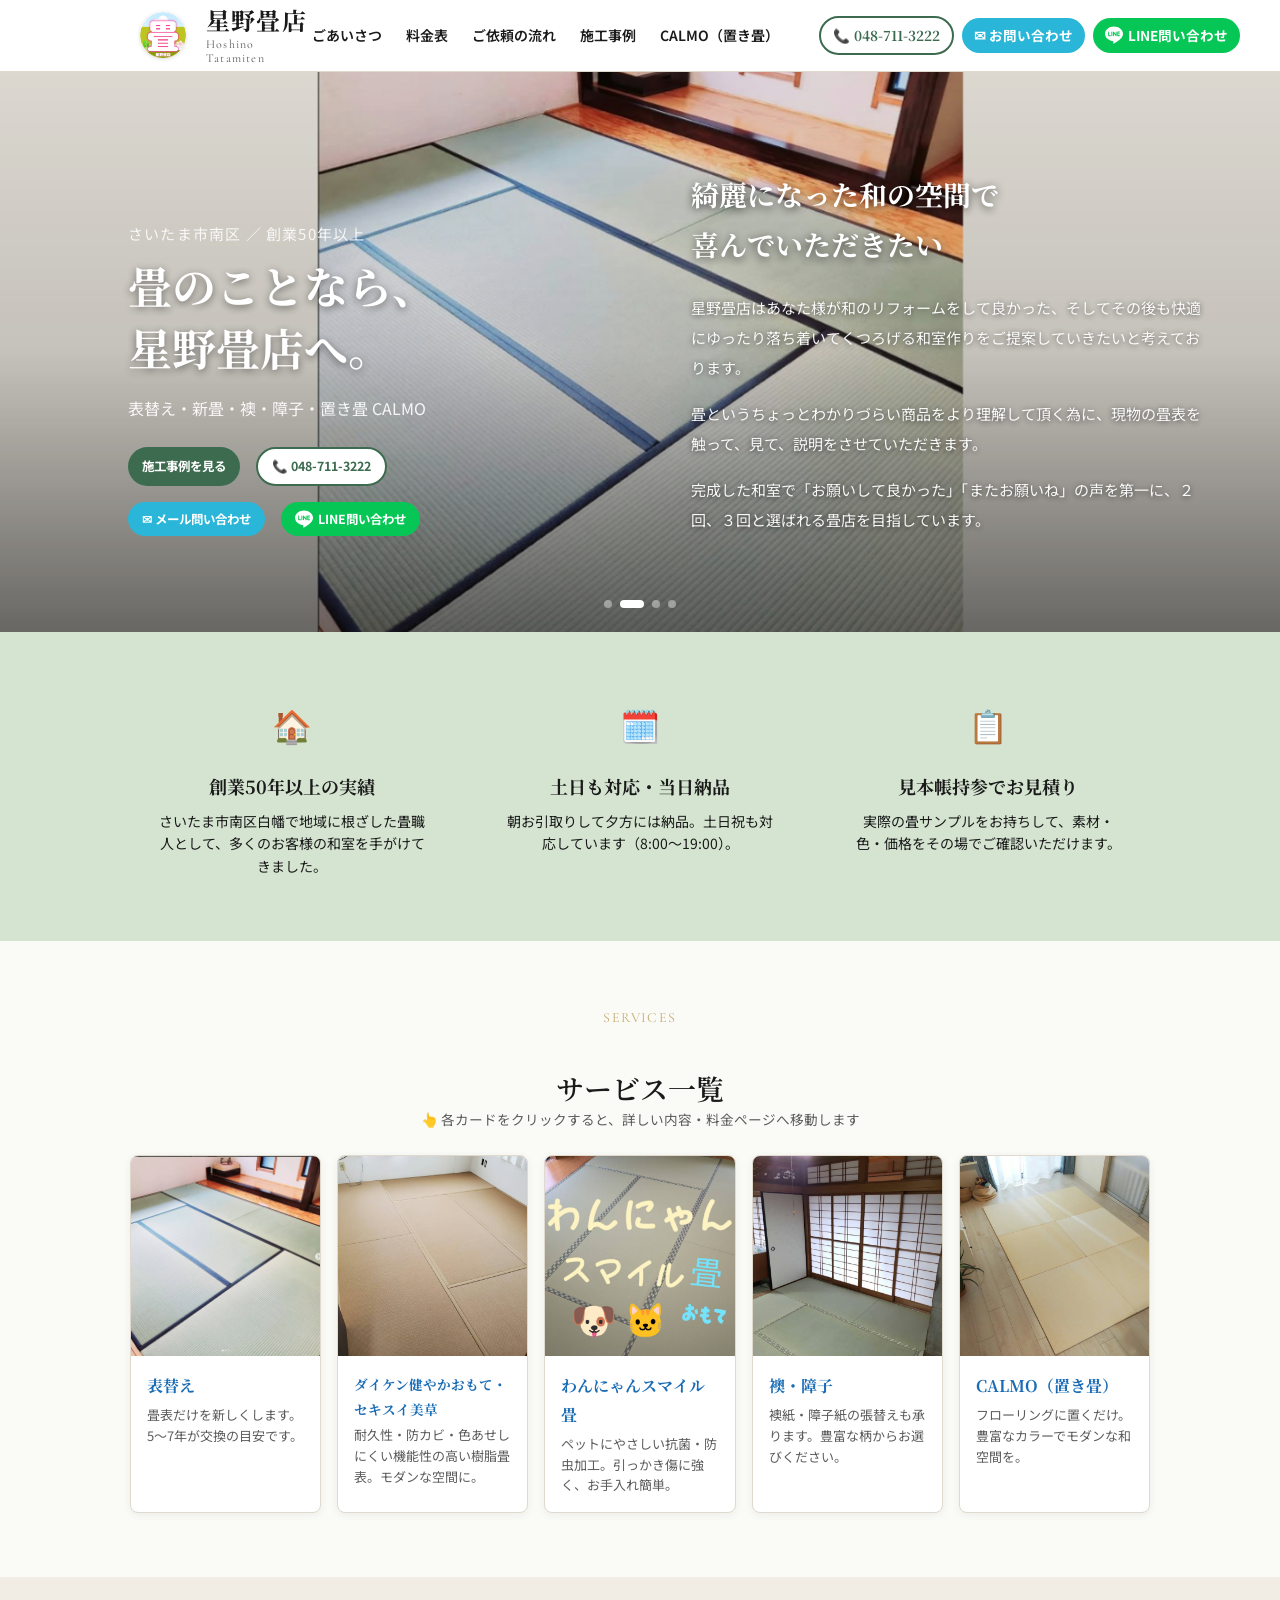
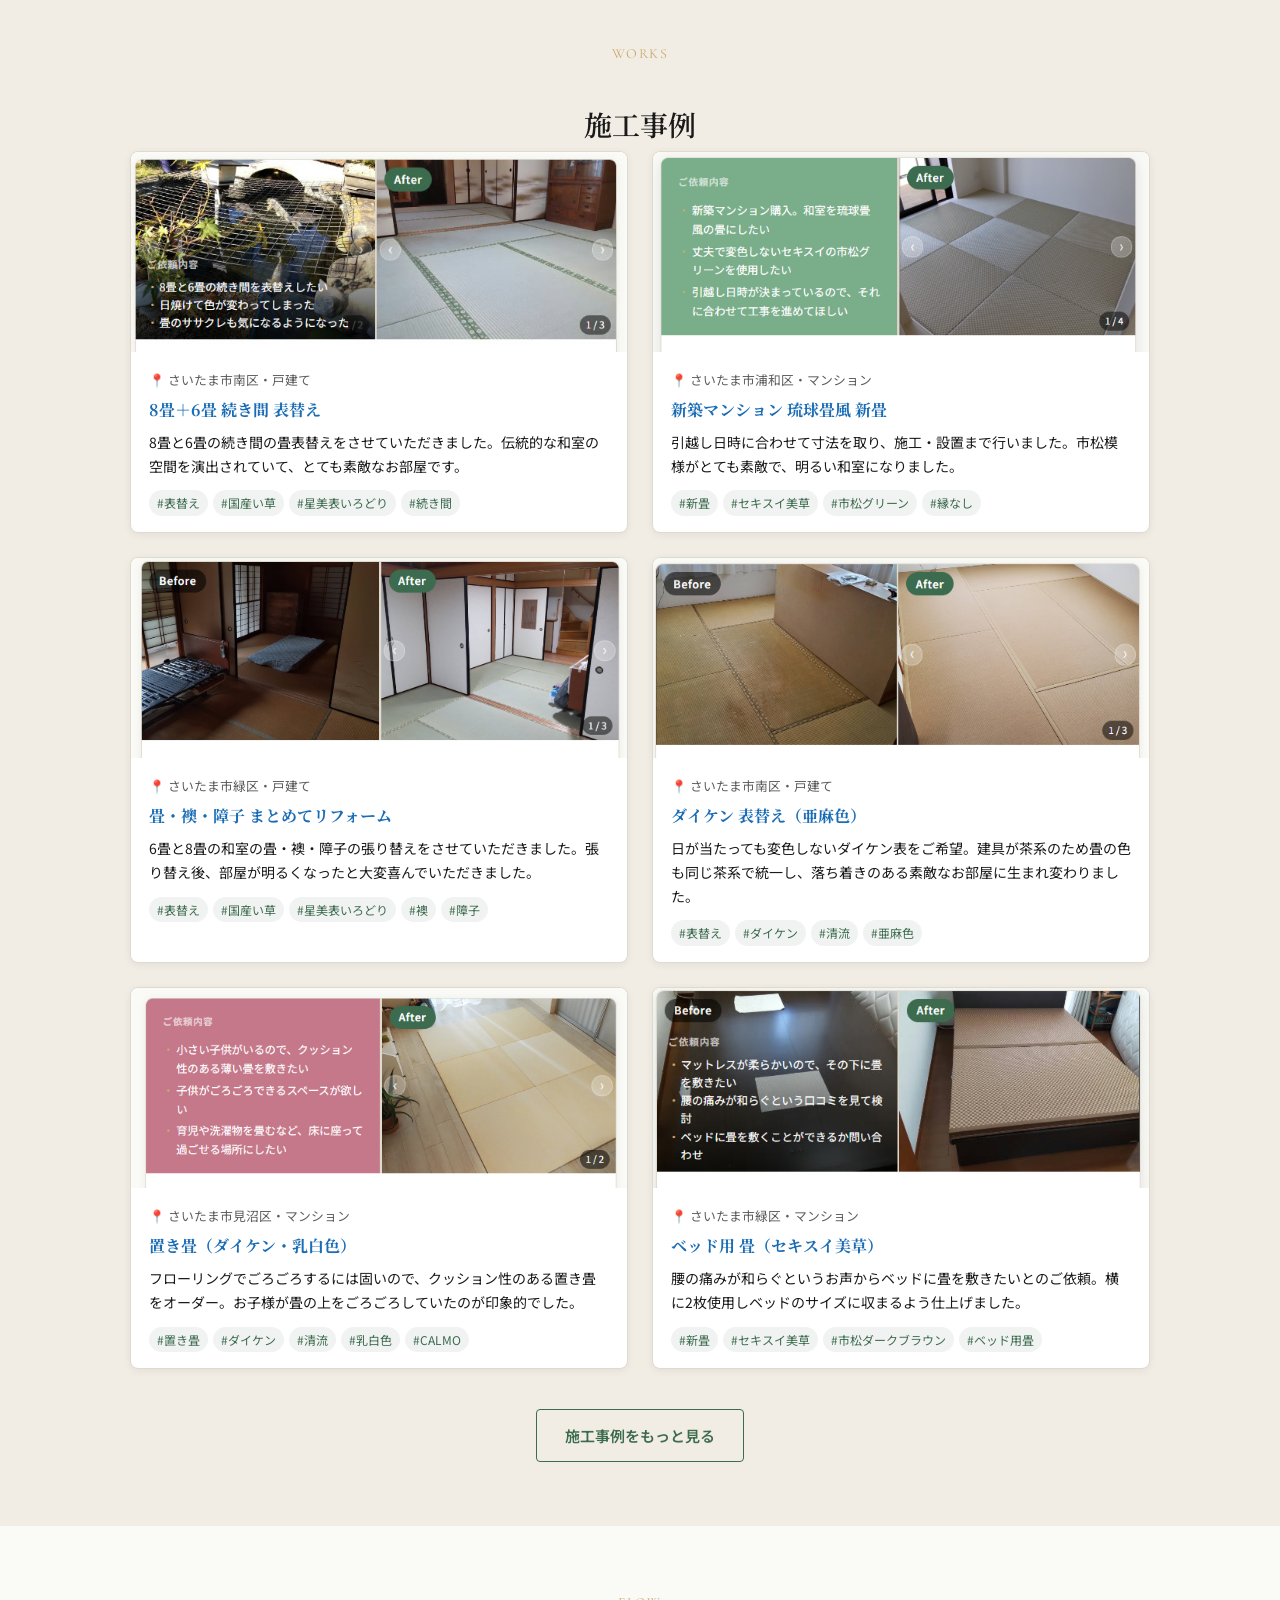
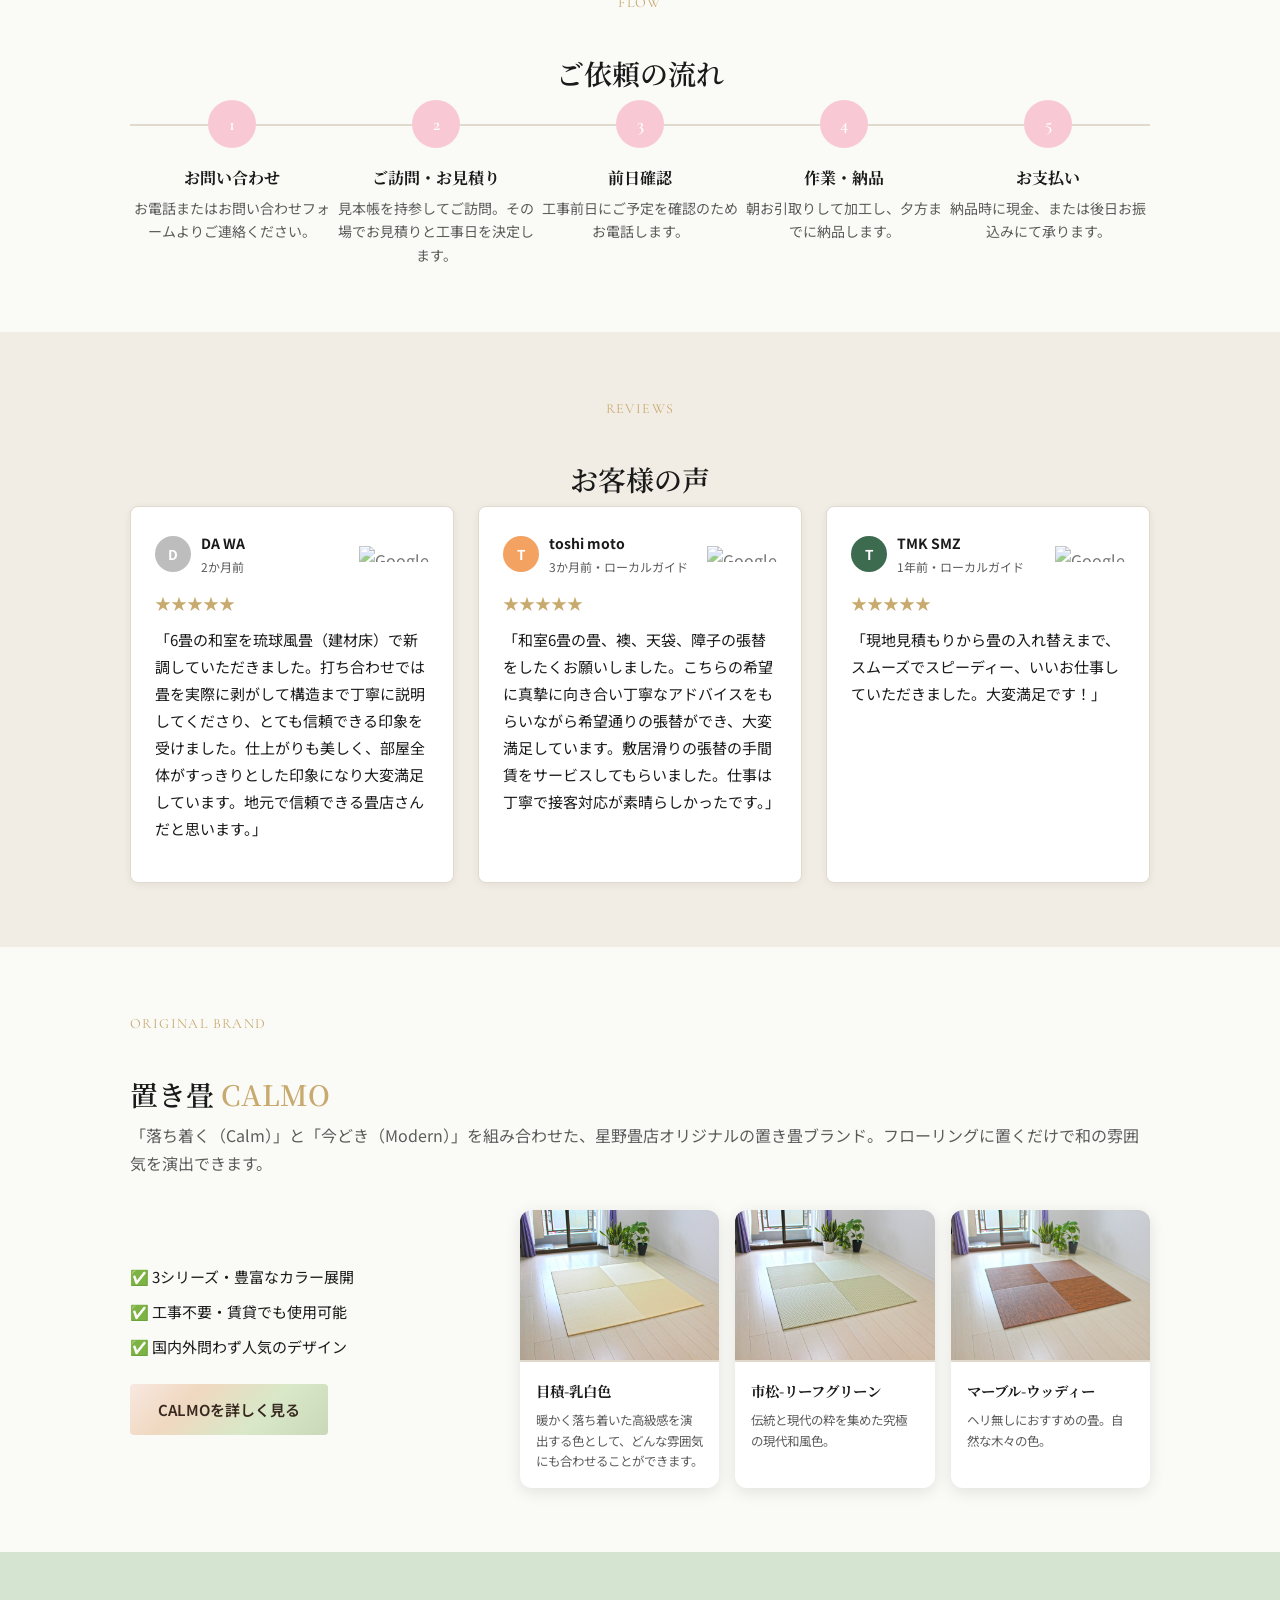
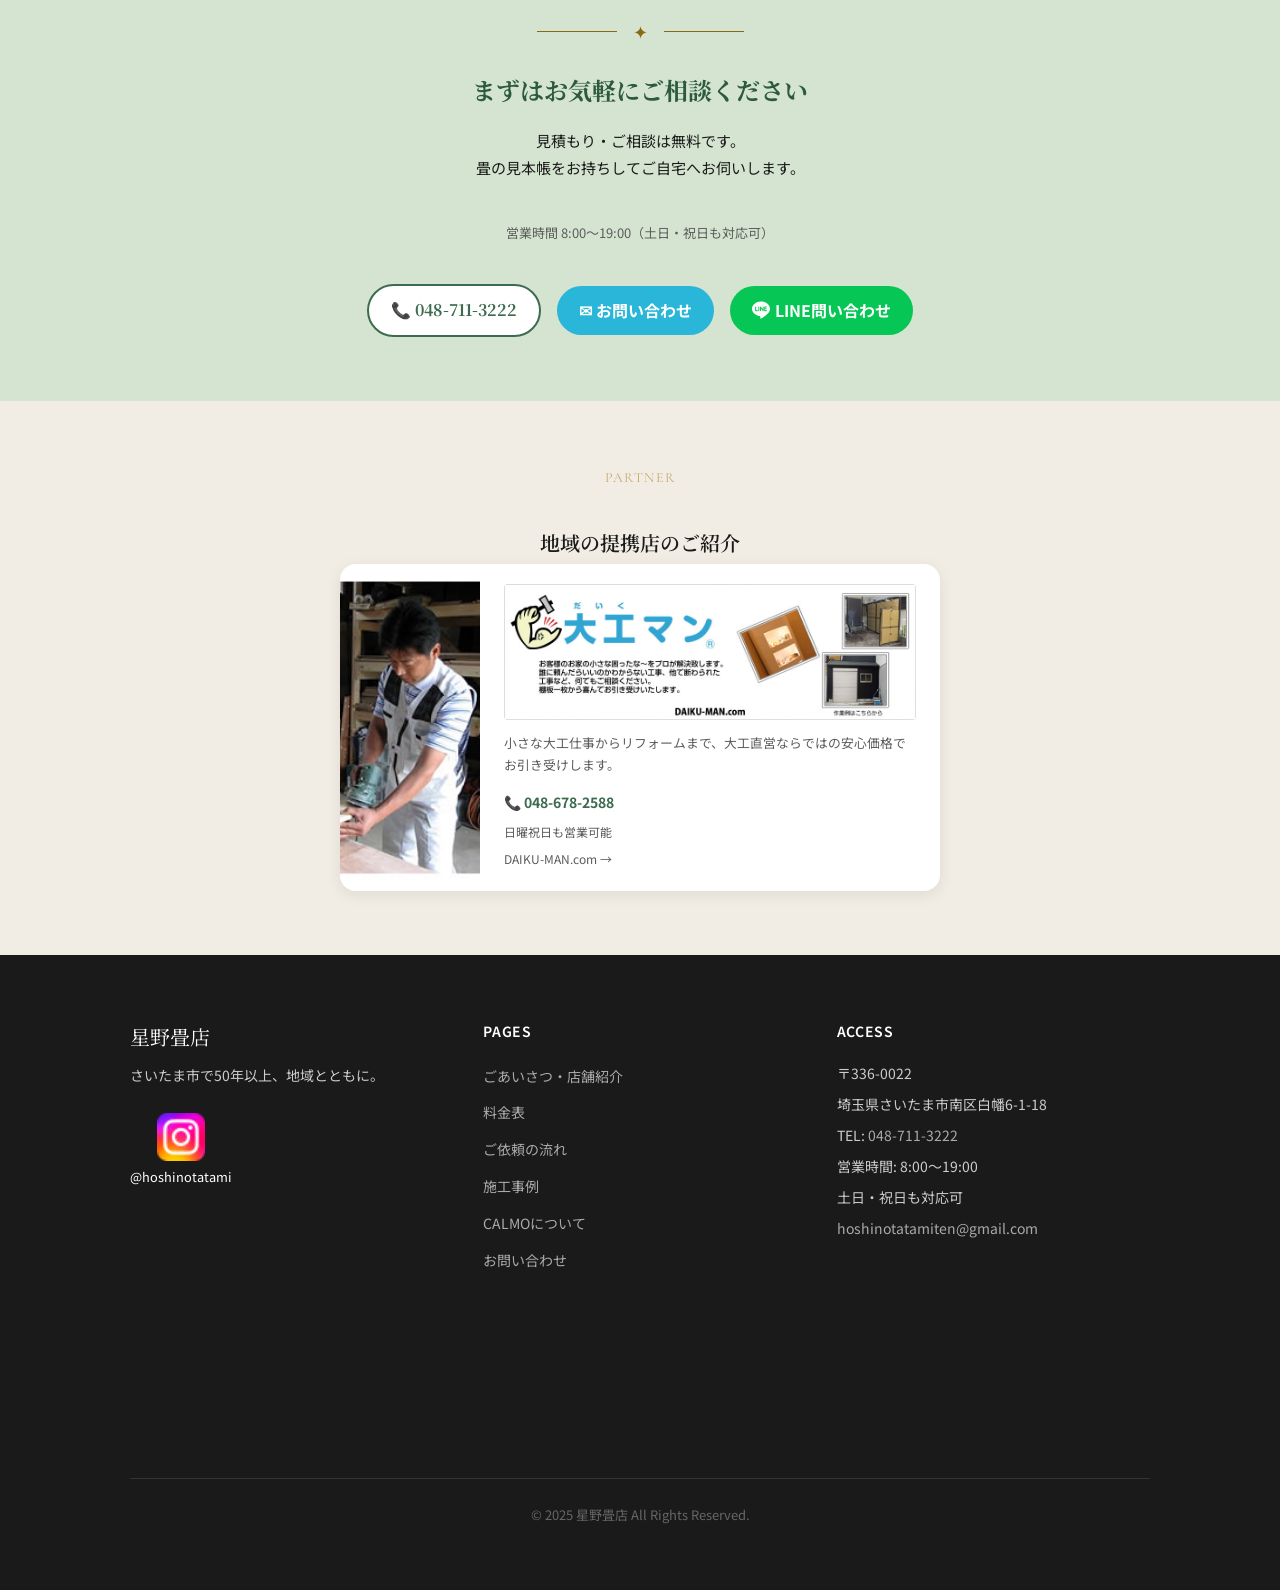
==== commit 9a8713f9: "画像を一括圧縮・JPEG化（69MB→8.2MB、約88%削減）＋壊れていた画像参照1件を修復 Co-Authored-By: Claude Sonnet 4.6 <noreply@anthropic" ====
--- a/index.html
+++ b/index.html
@@ -107,7 +107,7 @@
       <div class="hero__bg" style="background-image:url('src/images/hero1.jpg');"></div>
     </div>
     <div class="hero__slide" style="background-color:#e8e4dc;">
-      <div class="hero__bg" style="background-image:url('src/images/スクリーンショット 2026-05-21 172308_cleanup.png');background-size:contain;background-repeat:no-repeat;background-position:center top;"></div>
+      <div class="hero__bg" style="background-image:url('src/images/スクリーンショット 2026-05-21 172308_cleanup.jpg');background-size:contain;background-repeat:no-repeat;background-position:center top;"></div>
     </div>
     <div class="hero__slide">
       <div class="hero__bg" style="background-image:url('src/images/hero3.png');background-position:center 90%;"></div>
@@ -200,7 +200,7 @@
         <!-- 1. 表替え -->
         <a href="price.html#omote" class="service-card fade-in">
           <div class="service-card__img" style="height:200px;overflow:hidden;">
-            <img src="src/images/スクリーンショット 2026-05-21 172308.png" alt="畳の表替え施工例" style="width:100%;height:100%;object-fit:cover;object-position:center;">
+            <img src="src/images/スクリーンショット 2026-05-21 172308.jpg" alt="畳の表替え施工例" style="width:100%;height:100%;object-fit:cover;object-position:center;">
           </div>
           <div class="service-card__body">
             <div class="service-card__title">表替え</div>
@@ -210,7 +210,7 @@
         <!-- 2. ダイケン・セキスイ -->
         <a href="price.html#daiken-sekisui" class="service-card fade-in">
           <div class="service-card__img" style="height:200px;overflow:hidden;">
-            <img src="src/images/スクリーンショット 2026-05-22 071834_cleanup.png" alt="ダイケン健やかおもて・セキスイ美草の施工例" style="width:100%;height:100%;object-fit:cover;object-position:center;">
+            <img src="src/images/スクリーンショット 2026-05-22 071834_cleanup.jpg" alt="ダイケン健やかおもて・セキスイ美草の施工例" style="width:100%;height:100%;object-fit:cover;object-position:center;">
           </div>
           <div class="service-card__body">
             <div class="service-card__title" style="font-size:0.85rem;">ダイケン健やかおもて・セキスイ美草</div>
@@ -230,7 +230,7 @@
         <!-- 4. 襖・障子 -->
         <a href="price.html#fusuma" class="service-card fade-in">
           <div class="service-card__img" style="height:200px;overflow:hidden;">
-            <img src="src/images/スクリーンショット 2026-05-22 113152_cleanup.png" alt="障子・襖の施工例" style="width:100%;height:100%;object-fit:cover;object-position:center;">
+            <img src="src/images/スクリーンショット 2026-05-22 113152_cleanup.jpg" alt="障子・襖の施工例" style="width:100%;height:100%;object-fit:cover;object-position:center;">
           </div>
           <div class="service-card__body">
             <div class="service-card__title">襖・障子</div>
@@ -240,7 +240,7 @@
         <!-- 5. CALMO（置き畳） -->
         <a href="calmo.html" class="service-card fade-in">
           <div class="service-card__img" style="height:200px;overflow:hidden;">
-            <img src="src/images/スクリーンショット 2026-05-22 115941_cleanup.png" alt="CALMO置き畳の施工例" style="width:100%;height:100%;object-fit:cover;object-position:center;">
+            <img src="src/images/スクリーンショット 2026-05-22 115941_cleanup.jpg" alt="CALMO置き畳の施工例" style="width:100%;height:100%;object-fit:cover;object-position:center;">
           </div>
           <div class="service-card__body">
             <div class="service-card__title">CALMO（置き畳）</div>
@@ -260,7 +260,7 @@
       <div class="cases__grid">
         <article class="case-card fade-in">
           <div class="case-card__img" style="height:200px;overflow:hidden;">
-            <img src="src/images/スクリーンショット 2026-05-23 115842.png" alt="さいたま市南区 続き間 畳表替え" style="width:100%;height:100%;object-fit:cover;object-position:top;">
+            <img src="src/images/スクリーンショット 2026-05-23 115842.jpg" alt="さいたま市南区 続き間 畳表替え" style="width:100%;height:100%;object-fit:cover;object-position:top;">
           </div>
           <div class="case-card__body">
             <p class="case-card__date">📍 さいたま市南区・戸建て</p>
@@ -325,7 +325,7 @@
         </article>
         <article class="case-card fade-in">
           <div class="case-card__img" style="height:200px;overflow:hidden;">
-            <img src="src/images/スクリーンショット 2026-05-23 115905.png" alt="さいたま市緑区 ベッド用畳 セキスイ美草" style="width:100%;height:100%;object-fit:cover;object-position:top;">
+            <img src="src/images/スクリーンショット 2026-05-23 115905.jpg" alt="さいたま市緑区 ベッド用畳 セキスイ美草" style="width:100%;height:100%;object-fit:cover;object-position:top;">
           </div>
           <div class="case-card__body">
             <p class="case-card__date">📍 さいたま市緑区・マンション</p>
@@ -450,7 +450,7 @@
         <p style="color:var(--color-text-sub);">「落ち着く（Calm）」と「今どき（Modern）」を組み合わせた、星野畳店オリジナルの置き畳ブランド。フローリングに置くだけで和の雰囲気を演出できます。</p>
       </div>
       <!-- 下：左テキスト＋右画像 -->
-      <div style="display:grid;grid-template-columns:1fr 1.8fr;gap:2.5rem;align-items:center;">
+      <div class="calmo-layout">
         <div>
           <ul style="margin-bottom:1.5rem;display:flex;flex-direction:column;gap:0.5rem;">
             <li style="font-size:0.9375rem;">✅ 3シリーズ・豊富なカラー展開</li>
@@ -460,10 +460,10 @@
           <a href="calmo.html" class="btn" style="background:linear-gradient(135deg,#f8e8e0 0%,#f0d8c0 30%,#d8e8c8 65%,#c8d8b8 100%);color:#382820;border:none;">CALMOを詳しく見る</a>
         </div>
         <!-- 右：3枚の画像カード -->
-        <div style="display:grid;grid-template-columns:repeat(3,1fr);gap:1rem;">
+        <div class="calmo-cards">
           <!-- 目積-乳白色 -->
           <div style="border-radius:0.75rem;overflow:hidden;box-shadow:0 4px 16px rgba(0,0,0,0.1);background:#fff;">
-            <img src="src/images/meseki3_nyu_6080.png" alt="目積-乳白色" style="width:100%;aspect-ratio:4/3;object-fit:cover;display:block;">
+            <img src="src/images/meseki3_nyu_6080.jpg" alt="目積-乳白色" style="width:100%;aspect-ratio:4/3;object-fit:cover;display:block;">
             <div style="padding:1rem;border-top:2px solid var(--color-border);">
               <p style="font-family:var(--font-heading);font-weight:700;font-size:0.9rem;color:var(--color-text);margin-bottom:0.4rem;">目積-乳白色</p>
               <p style="font-size:0.78rem;color:var(--color-text-sub);line-height:1.65;margin:0;">暖かく落ち着いた高級感を演出する色として、どんな雰囲気にも合わせることができます。</p>
@@ -471,7 +471,7 @@
           </div>
           <!-- 市松-リーフグリーン -->
           <div style="border-radius:0.75rem;overflow:hidden;box-shadow:0 4px 16px rgba(0,0,0,0.1);background:#fff;">
-            <img src="src/images/ichi1_green_6130.png" alt="市松-リーフグリーン" style="width:100%;aspect-ratio:4/3;object-fit:cover;display:block;">
+            <img src="src/images/ichi1_green_6130.jpg" alt="市松-リーフグリーン" style="width:100%;aspect-ratio:4/3;object-fit:cover;display:block;">
             <div style="padding:1rem;border-top:2px solid var(--color-border);">
               <p style="font-family:var(--font-heading);font-weight:700;font-size:0.9rem;color:var(--color-text);margin-bottom:0.4rem;">市松-リーフグリーン</p>
               <p style="font-size:0.78rem;color:var(--color-text-sub);line-height:1.65;margin:0;">伝統と現代の粋を集めた究極の現代和風色。</p>
@@ -479,7 +479,7 @@
           </div>
           <!-- マーブル-ウッディー -->
           <div style="border-radius:0.75rem;overflow:hidden;box-shadow:0 4px 16px rgba(0,0,0,0.1);background:#fff;">
-            <img src="src/images/marble1_woody_6070.png" alt="マーブル-ウッディー" style="width:100%;aspect-ratio:4/3;object-fit:cover;display:block;">
+            <img src="src/images/marble1_woody_6070.jpg" alt="マーブル-ウッディー" style="width:100%;aspect-ratio:4/3;object-fit:cover;display:block;">
             <div style="padding:1rem;border-top:2px solid var(--color-border);">
               <p style="font-family:var(--font-heading);font-weight:700;font-size:0.9rem;color:var(--color-text);margin-bottom:0.4rem;">マーブル-ウッディー</p>
               <p style="font-size:0.78rem;color:var(--color-text-sub);line-height:1.65;margin:0;">ヘリ無しにおすすめの畳。自然な木々の色。</p>
--- a/src/css/style.css
+++ b/src/css/style.css
@@ -1462,3 +1462,85 @@
 .calmo-slider__dot.active {
   background: var(--color-primary);
 }
+
+
+/* ===== CALMOセクション レスポンシブ ===== */
+.calmo-layout {
+  display: grid;
+  grid-template-columns: 1fr;
+  gap: 2rem;
+  align-items: center;
+}
+
+.calmo-cards {
+  display: grid;
+  grid-template-columns: 1fr;
+  gap: 1rem;
+}
+
+@media (min-width: 768px) {
+  .calmo-cards {
+    grid-template-columns: repeat(3, 1fr);
+  }
+}
+
+@media (min-width: 1100px) {
+  .calmo-layout {
+    grid-template-columns: 1fr 1.8fr;
+    gap: 2.5rem;
+  }
+}
+/* CALMOカラー見本グリッド：スマホ2列→PC3列 */
+.calmo-swatches {
+  display: grid;
+  grid-template-columns: repeat(2, 1fr);
+  gap: 0.75rem;
+}
+
+@media (min-width: 768px) {
+  .calmo-swatches {
+    grid-template-columns: repeat(3, 1fr);
+  }
+}
+/* 施工事例カード：ご依頼内容ボックスはスマホで文字量に合わせて高さを伸ばす */
+@media (max-width: 767px) {
+  .case-card__request {
+    aspect-ratio: auto;
+    padding: 1rem 0.9rem !important;
+  }
+}
+/* CALMOシリーズ スペック行：スマホでは説明文を全幅の段に */
+.calmo-spec-row {
+  display: flex;
+  flex-wrap: wrap;
+  align-items: flex-start;
+  gap: 0.5rem 0.75rem;
+  margin-bottom: 0.6rem;
+}
+.calmo-spec-count {
+  font-size: 0.85rem;
+  color: var(--color-text-sub);
+  white-space: nowrap;
+  padding-top: 0.1rem;
+}
+.calmo-spec-note {
+  font-size: 0.72rem;
+  color: var(--color-text-sub);
+  line-height: 1.75;
+  flex-basis: 100%;
+  order: 3;
+}
+.calmo-spec-price {
+  color: var(--color-primary);
+  font-size: 1.1rem;
+  white-space: nowrap;
+  margin-left: auto;
+}
+@media (min-width: 768px) {
+  .calmo-spec-note {
+    flex-basis: auto;
+    flex: 1;
+    order: 0;
+    margin-left: 1.75rem;
+  }
+}
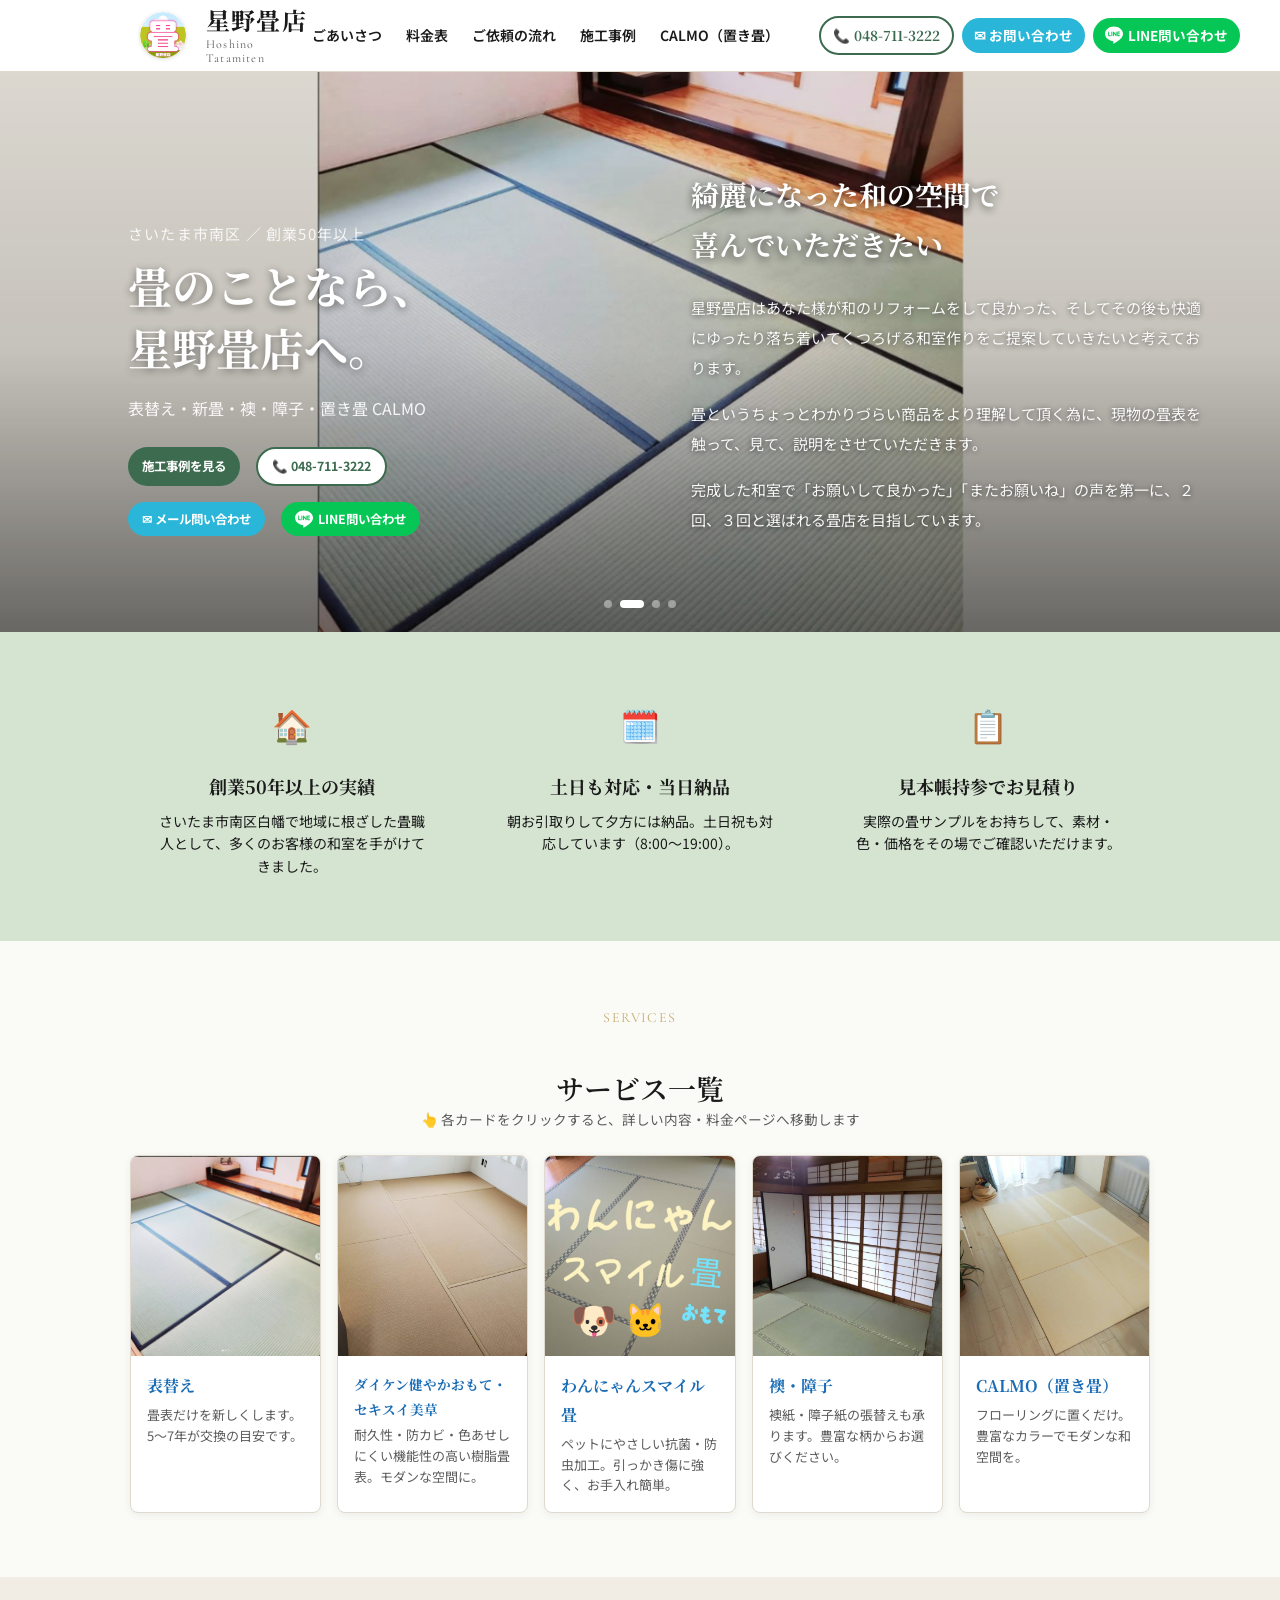
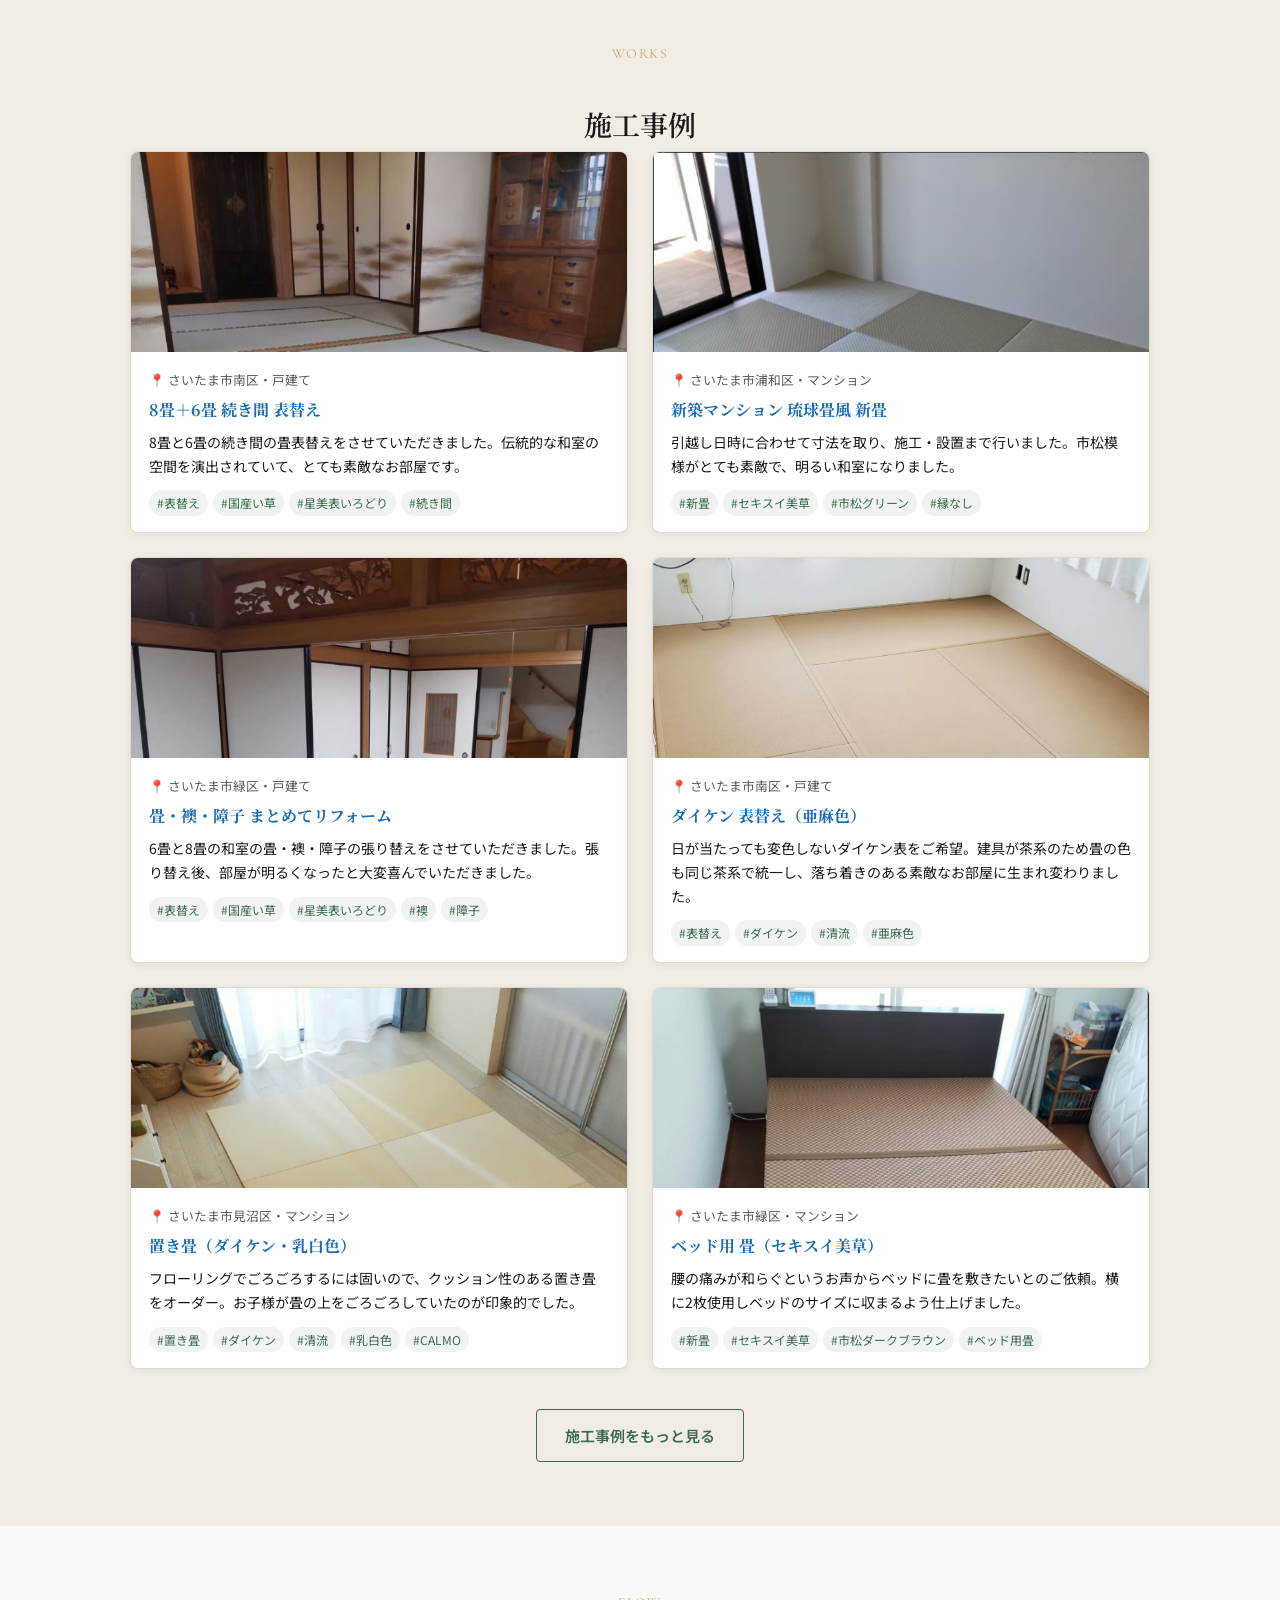
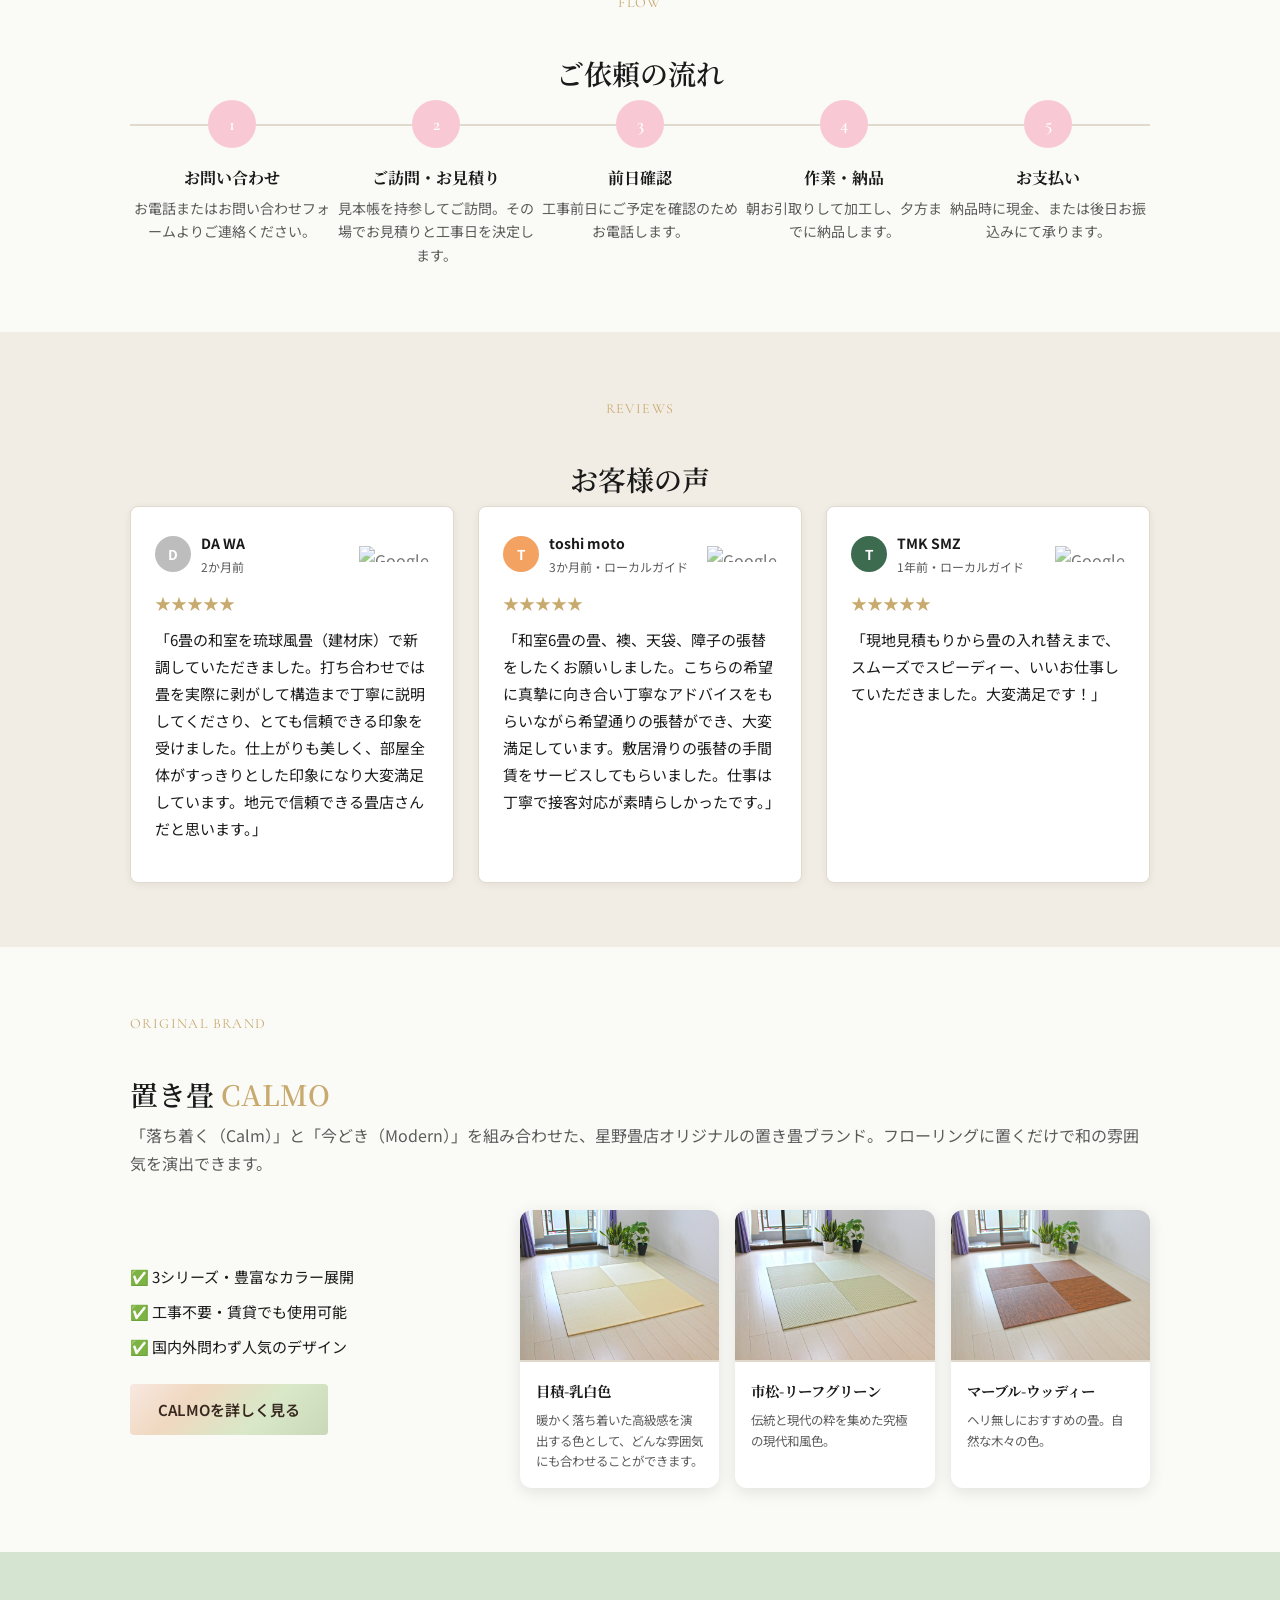
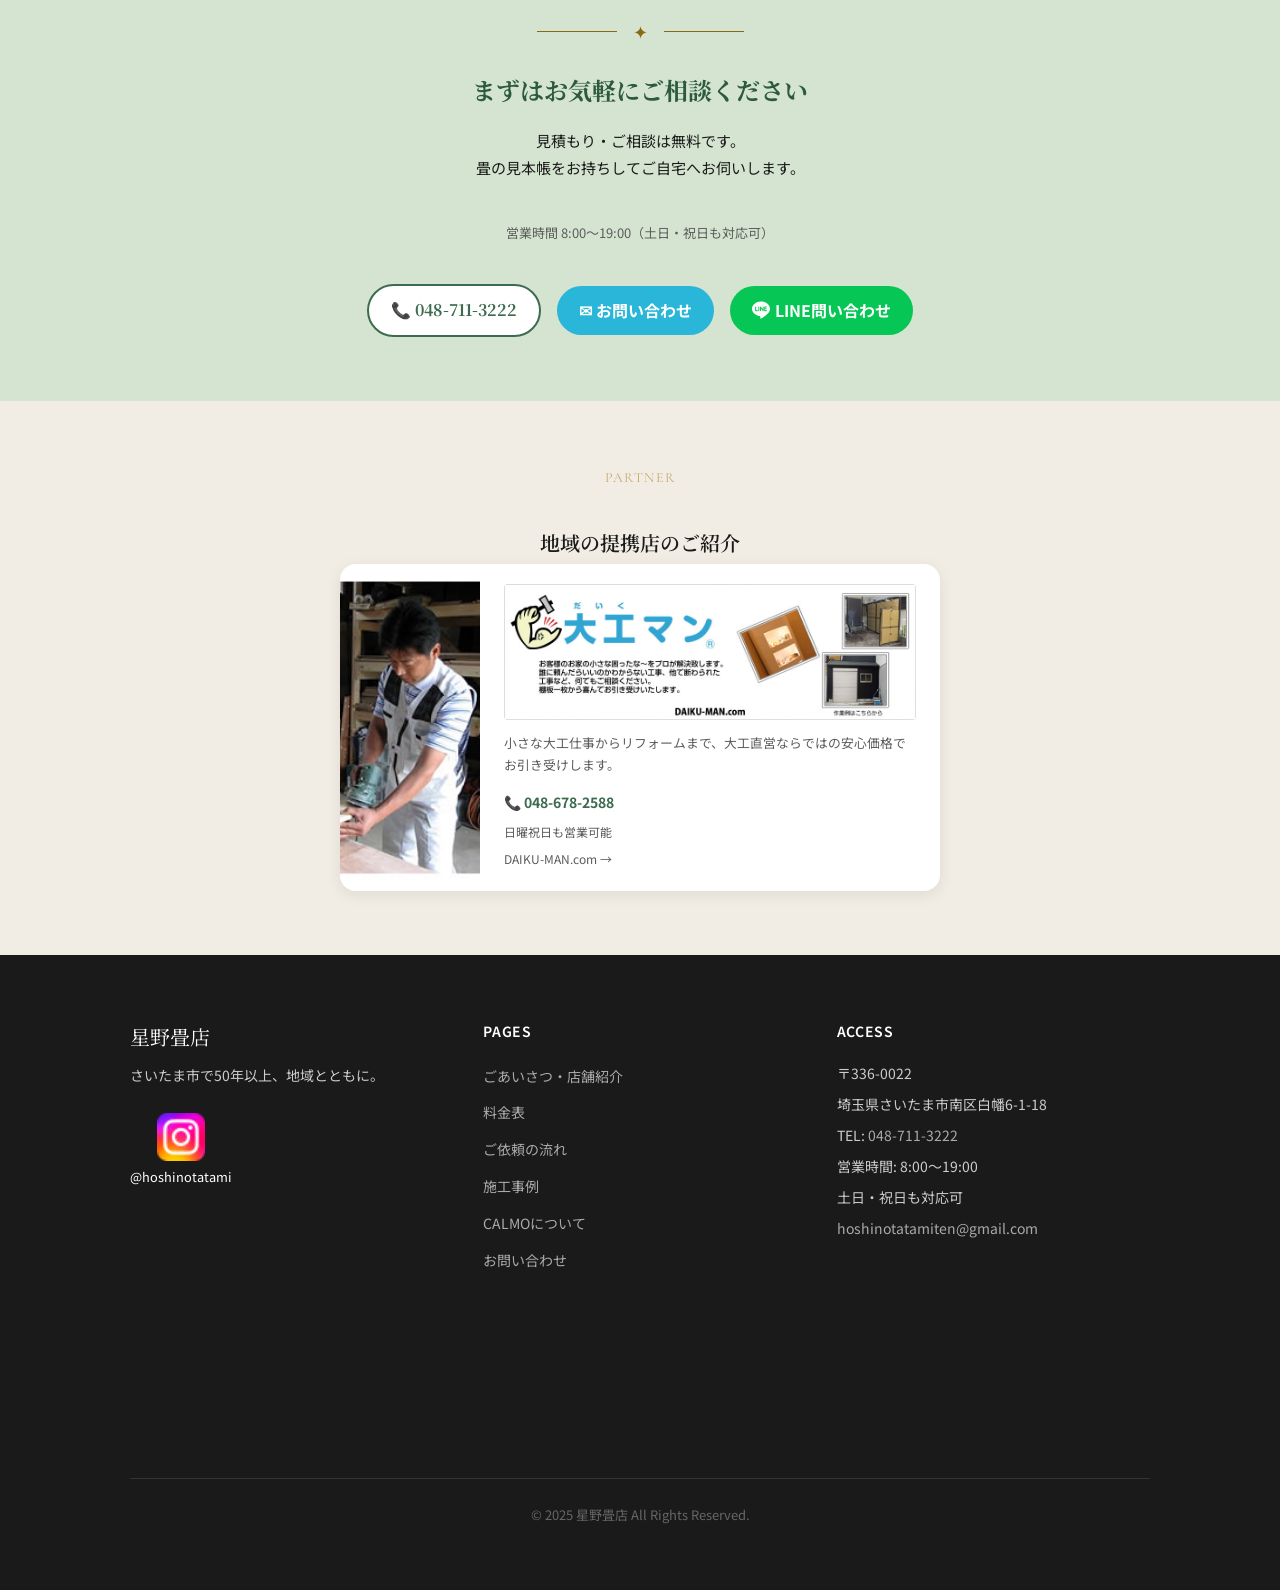
==== commit 047338c9: "トップページ施工事例：カードのスクショ画像を実際の施工写真に差し替え（スマホ表示乱れの解消） Co-Authored-By: Claude Sonnet 4.6 <noreply@anthropic." ====
--- a/index.html
+++ b/index.html
@@ -260,7 +260,7 @@
       <div class="cases__grid">
         <article class="case-card fade-in">
           <div class="case-card__img" style="height:200px;overflow:hidden;">
-            <img src="src/images/スクリーンショット 2026-05-23 115842.jpg" alt="さいたま市南区 続き間 畳表替え" style="width:100%;height:100%;object-fit:cover;object-position:top;">
+            <img src="src/images/スクリーンショット 2026-05-22 084104_cleanup.jpg" alt="さいたま市南区 続き間 畳表替え" style="width:100%;height:100%;object-fit:cover;object-position:top;">
           </div>
           <div class="case-card__body">
             <p class="case-card__date">📍 さいたま市南区・戸建て</p>
@@ -273,7 +273,7 @@
         </article>
         <article class="case-card fade-in">
           <div class="case-card__img" style="height:200px;overflow:hidden;">
-            <img src="src/images/スクリーンショット 2026-05-23 115814.png" alt="さいたま市浦和区 新築マンション 新畳" style="width:100%;height:100%;object-fit:cover;object-position:top;">
+            <img src="src/images/スクリーンショット 2026-05-22 091925_cleanup.jpg" alt="さいたま市浦和区 新築マンション 新畳" style="width:100%;height:100%;object-fit:cover;object-position:top;">
           </div>
           <div class="case-card__body">
             <p class="case-card__date">📍 さいたま市浦和区・マンション</p>
@@ -286,7 +286,7 @@
         </article>
         <article class="case-card fade-in">
           <div class="case-card__img" style="height:200px;overflow:hidden;">
-            <img src="src/images/スクリーンショット 2026-05-23 115926.png" alt="さいたま市緑区 畳・襖・障子 まとめてリフォーム" style="width:100%;height:100%;object-fit:cover;object-position:top;">
+            <img src="src/images/スクリーンショット 2026-05-22 113135_cleanup.jpg" alt="さいたま市緑区 畳・襖・障子 まとめてリフォーム" style="width:100%;height:100%;object-fit:cover;object-position:top;">
           </div>
           <div class="case-card__body">
             <p class="case-card__date">📍 さいたま市緑区・戸建て</p>
@@ -299,7 +299,7 @@
         </article>
         <article class="case-card fade-in">
           <div class="case-card__img" style="height:200px;overflow:hidden;">
-            <img src="src/images/スクリーンショット 2026-05-23 115829.png" alt="さいたま市南区 ダイケン健やかおもて 表替え" style="width:100%;height:100%;object-fit:cover;object-position:top;">
+            <img src="src/images/スクリーンショット 2026-05-22 071834_cleanup.jpg" alt="さいたま市南区 ダイケン健やかおもて 表替え" style="width:100%;height:100%;object-fit:cover;object-position:top;">
           </div>
           <div class="case-card__body">
             <p class="case-card__date">📍 さいたま市南区・戸建て</p>
@@ -312,7 +312,7 @@
         </article>
         <article class="case-card fade-in">
           <div class="case-card__img" style="height:200px;overflow:hidden;">
-            <img src="src/images/スクリーンショット 2026-05-23 115749.png" alt="さいたま市見沼区 置き畳 CALMO" style="width:100%;height:100%;object-fit:cover;object-position:top;">
+            <img src="src/images/スクリーンショット 2026-05-22 115941_cleanup.jpg" alt="さいたま市見沼区 置き畳 CALMO" style="width:100%;height:100%;object-fit:cover;object-position:top;">
           </div>
           <div class="case-card__body">
             <p class="case-card__date">📍 さいたま市見沼区・マンション</p>
@@ -325,7 +325,7 @@
         </article>
         <article class="case-card fade-in">
           <div class="case-card__img" style="height:200px;overflow:hidden;">
-            <img src="src/images/スクリーンショット 2026-05-23 115905.jpg" alt="さいたま市緑区 ベッド用畳 セキスイ美草" style="width:100%;height:100%;object-fit:cover;object-position:top;">
+            <img src="src/images/スクリーンショット 2026-05-22 100530_cleanup.jpg" alt="さいたま市緑区 ベッド用畳 セキスイ美草" style="width:100%;height:100%;object-fit:cover;object-position:top;">
           </div>
           <div class="case-card__body">
             <p class="case-card__date">📍 さいたま市緑区・マンション</p>
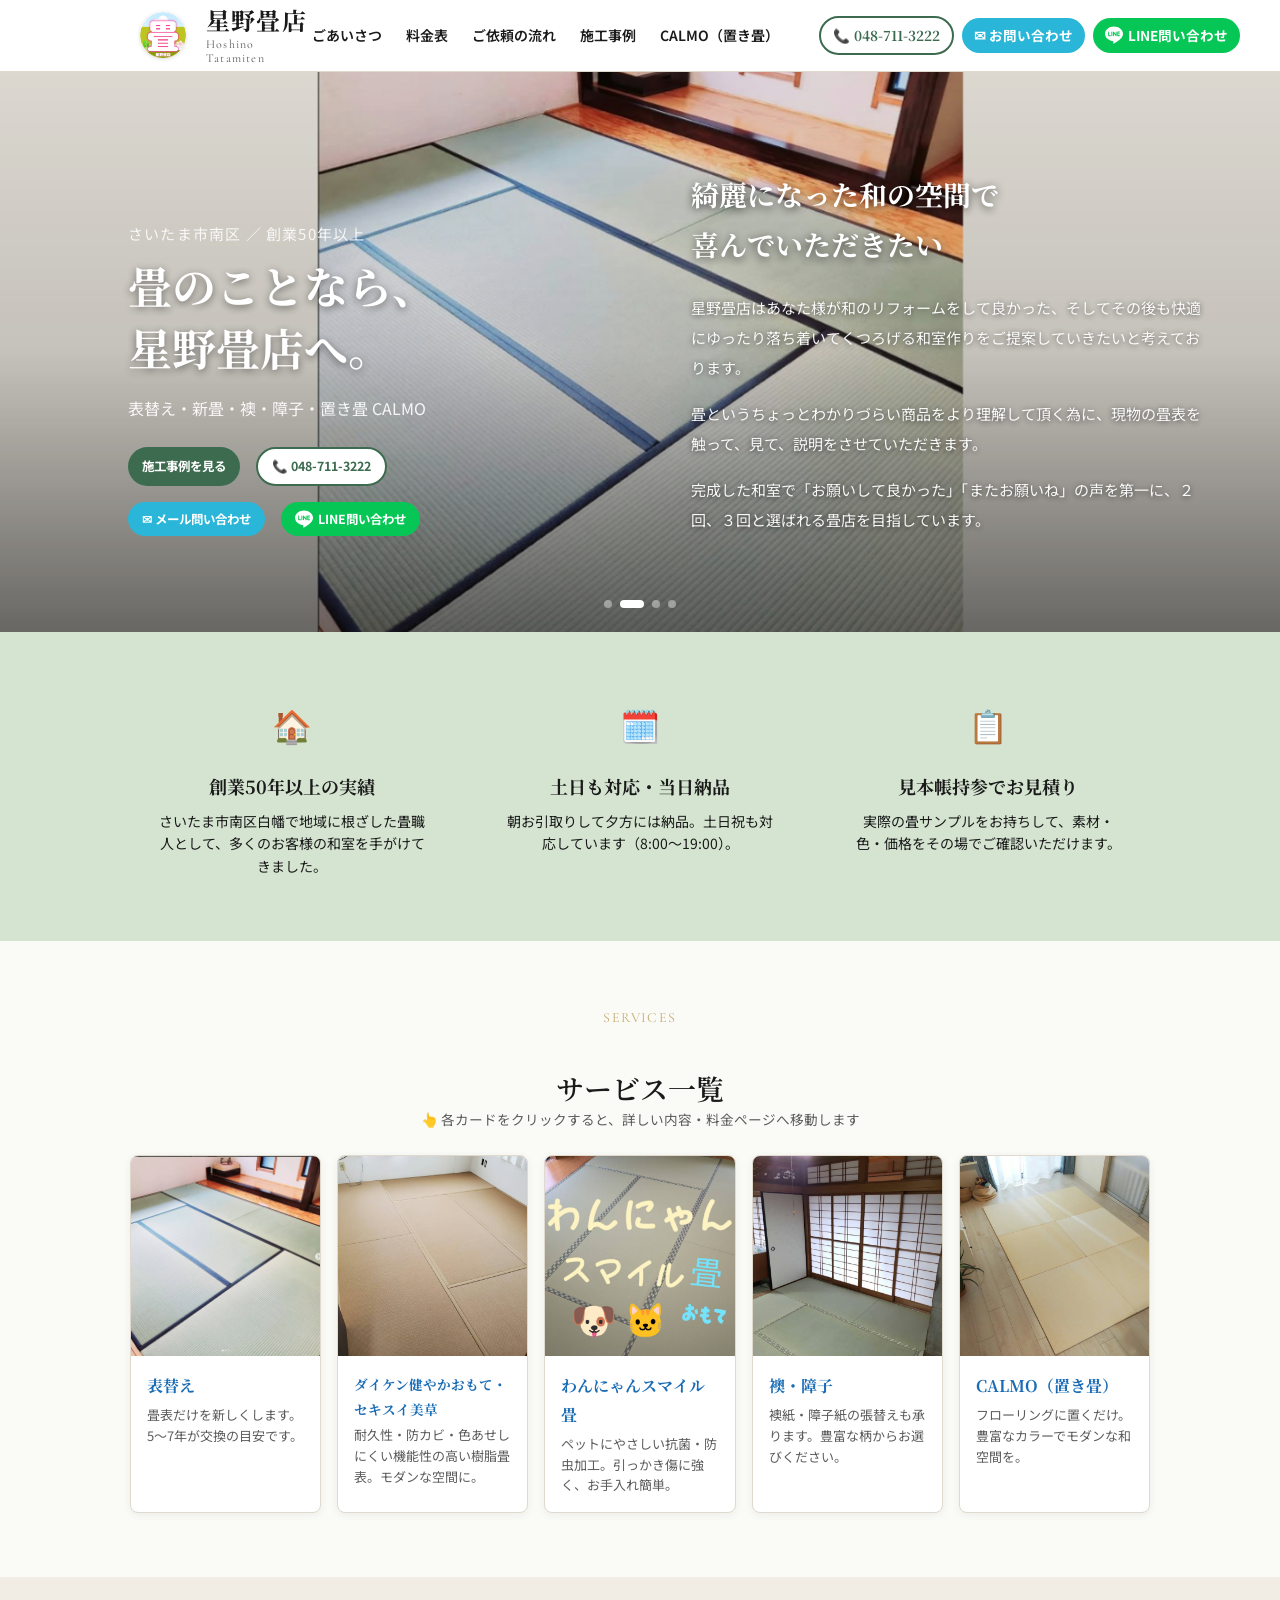
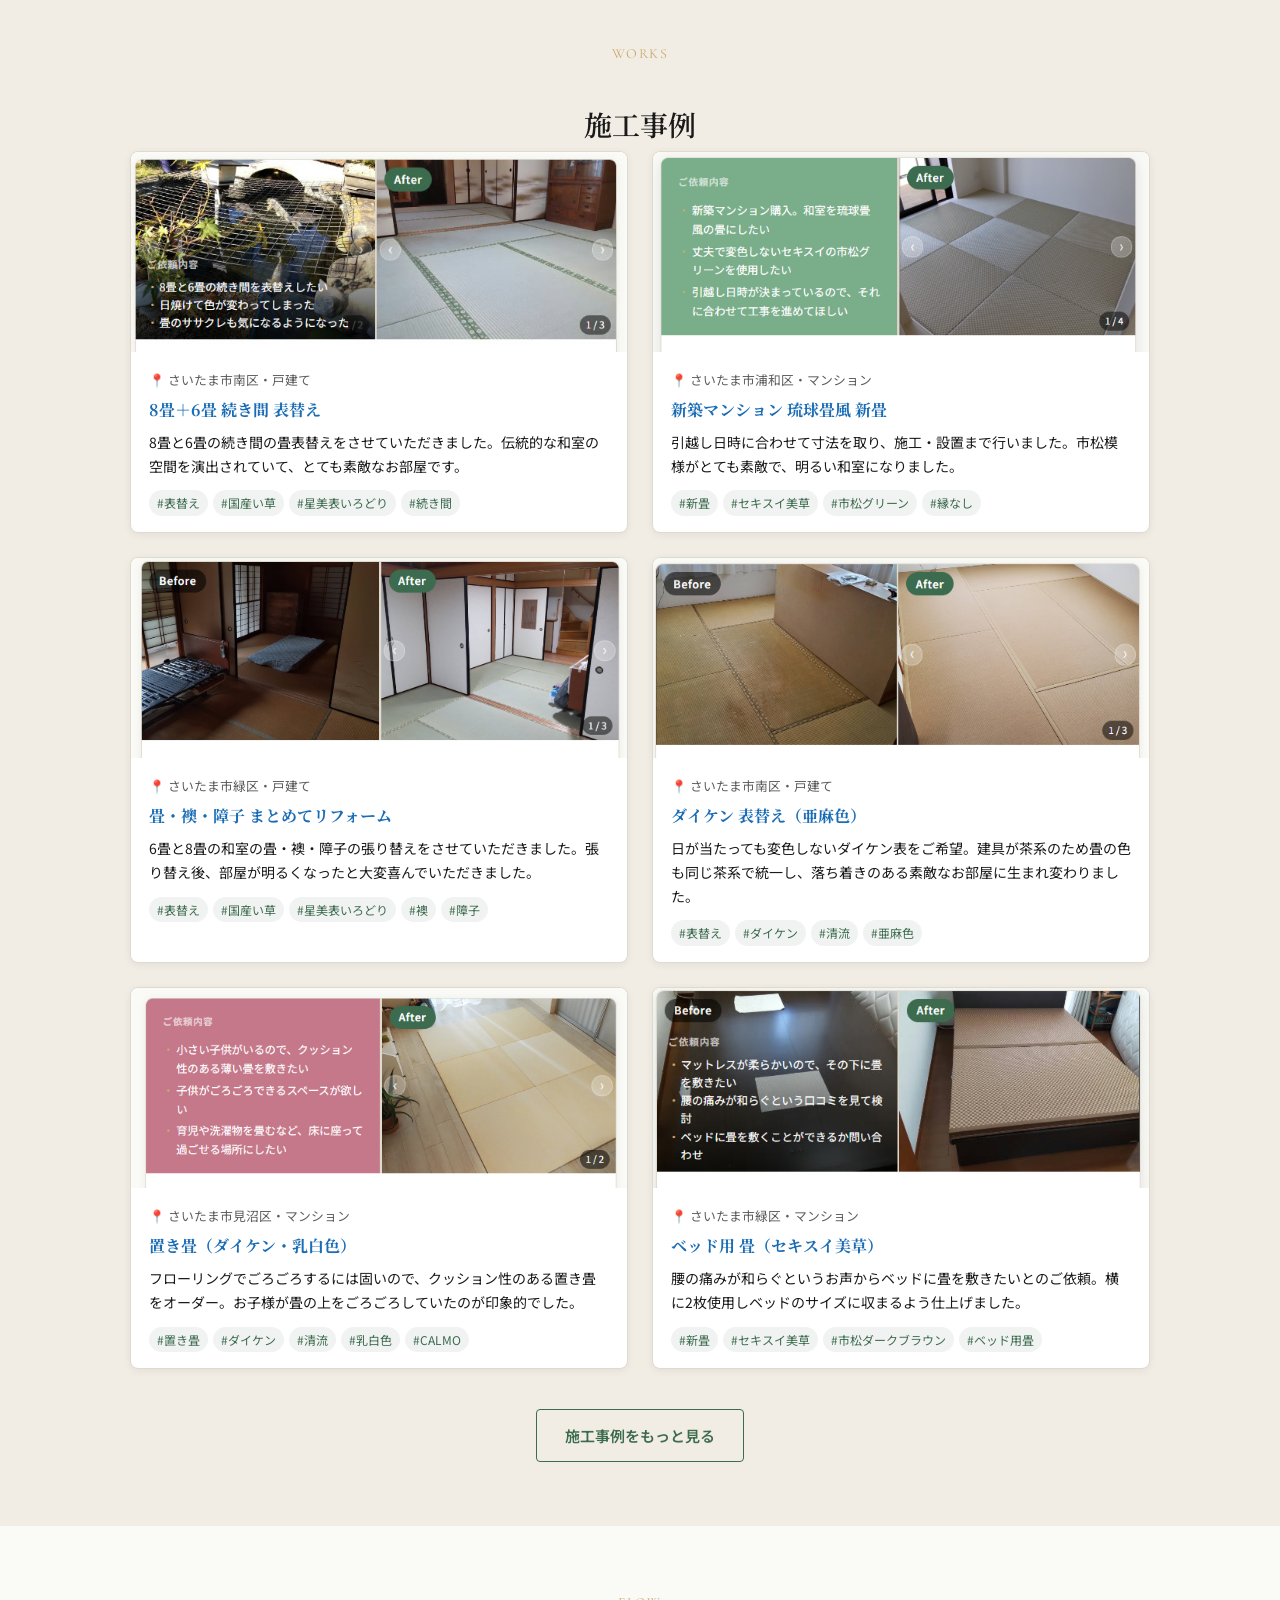
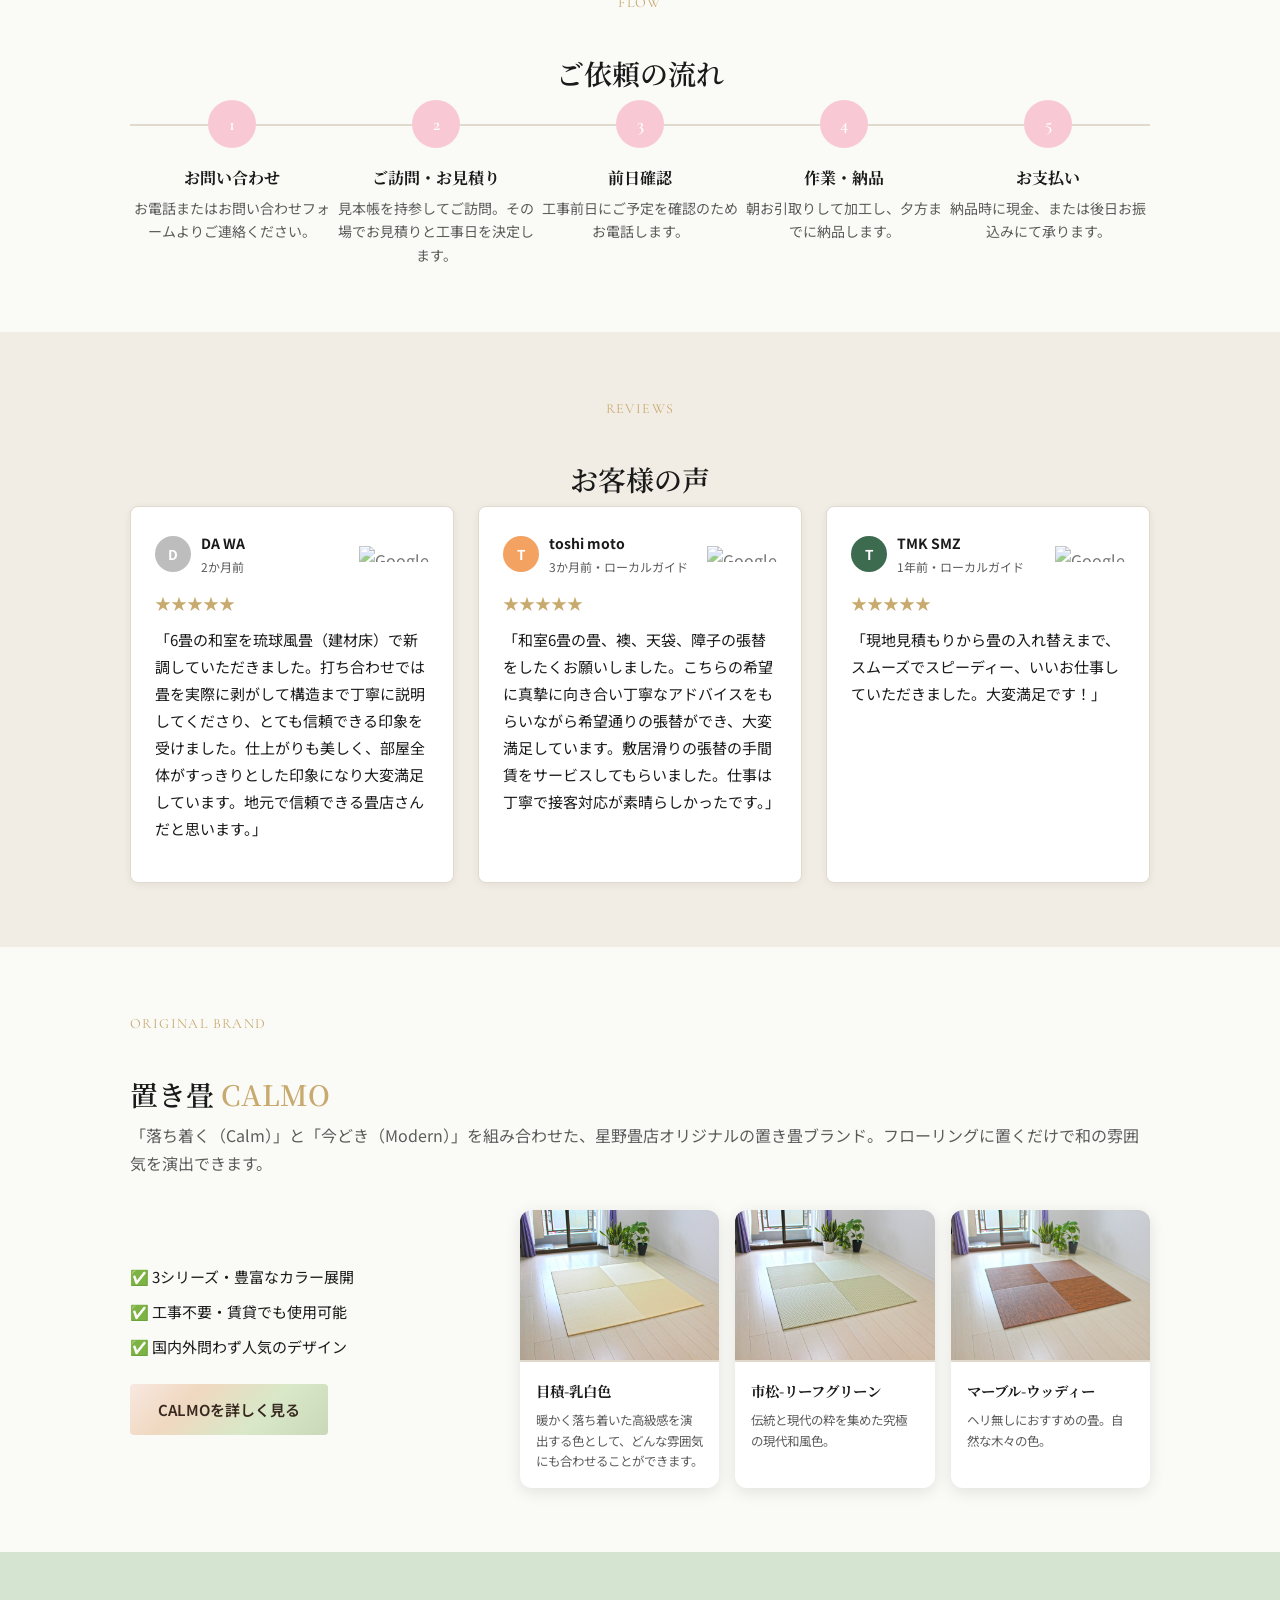
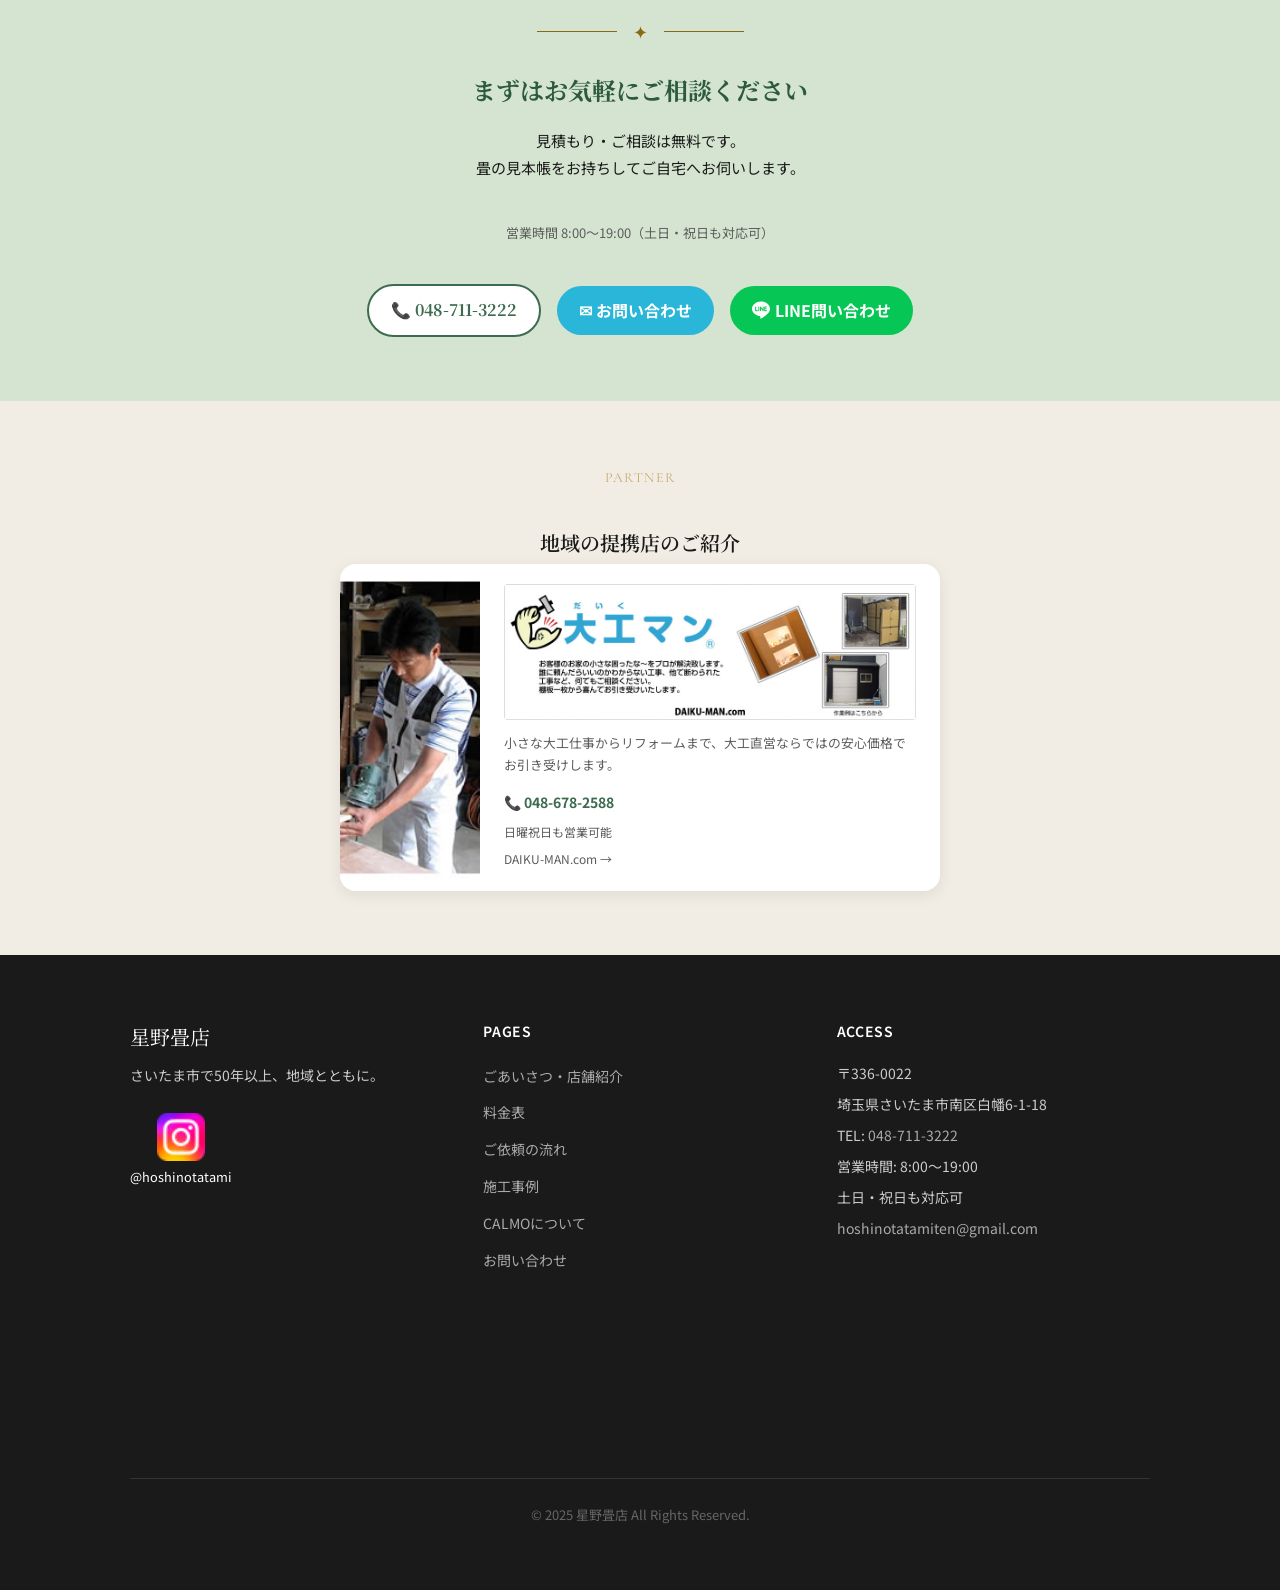
==== commit ad961c75: "Revert "トップページ施工事例：カードのスクショ画像を実際の施工写真に差し替え（スマホ表示乱れの解消）" This reverts commit 047338c93b6840bf145a14d4" ====
--- a/index.html
+++ b/index.html
@@ -260,7 +260,7 @@
       <div class="cases__grid">
         <article class="case-card fade-in">
           <div class="case-card__img" style="height:200px;overflow:hidden;">
-            <img src="src/images/スクリーンショット 2026-05-22 084104_cleanup.jpg" alt="さいたま市南区 続き間 畳表替え" style="width:100%;height:100%;object-fit:cover;object-position:top;">
+            <img src="src/images/スクリーンショット 2026-05-23 115842.jpg" alt="さいたま市南区 続き間 畳表替え" style="width:100%;height:100%;object-fit:cover;object-position:top;">
           </div>
           <div class="case-card__body">
             <p class="case-card__date">📍 さいたま市南区・戸建て</p>
@@ -273,7 +273,7 @@
         </article>
         <article class="case-card fade-in">
           <div class="case-card__img" style="height:200px;overflow:hidden;">
-            <img src="src/images/スクリーンショット 2026-05-22 091925_cleanup.jpg" alt="さいたま市浦和区 新築マンション 新畳" style="width:100%;height:100%;object-fit:cover;object-position:top;">
+            <img src="src/images/スクリーンショット 2026-05-23 115814.png" alt="さいたま市浦和区 新築マンション 新畳" style="width:100%;height:100%;object-fit:cover;object-position:top;">
           </div>
           <div class="case-card__body">
             <p class="case-card__date">📍 さいたま市浦和区・マンション</p>
@@ -286,7 +286,7 @@
         </article>
         <article class="case-card fade-in">
           <div class="case-card__img" style="height:200px;overflow:hidden;">
-            <img src="src/images/スクリーンショット 2026-05-22 113135_cleanup.jpg" alt="さいたま市緑区 畳・襖・障子 まとめてリフォーム" style="width:100%;height:100%;object-fit:cover;object-position:top;">
+            <img src="src/images/スクリーンショット 2026-05-23 115926.png" alt="さいたま市緑区 畳・襖・障子 まとめてリフォーム" style="width:100%;height:100%;object-fit:cover;object-position:top;">
           </div>
           <div class="case-card__body">
             <p class="case-card__date">📍 さいたま市緑区・戸建て</p>
@@ -299,7 +299,7 @@
         </article>
         <article class="case-card fade-in">
           <div class="case-card__img" style="height:200px;overflow:hidden;">
-            <img src="src/images/スクリーンショット 2026-05-22 071834_cleanup.jpg" alt="さいたま市南区 ダイケン健やかおもて 表替え" style="width:100%;height:100%;object-fit:cover;object-position:top;">
+            <img src="src/images/スクリーンショット 2026-05-23 115829.png" alt="さいたま市南区 ダイケン健やかおもて 表替え" style="width:100%;height:100%;object-fit:cover;object-position:top;">
           </div>
           <div class="case-card__body">
             <p class="case-card__date">📍 さいたま市南区・戸建て</p>
@@ -312,7 +312,7 @@
         </article>
         <article class="case-card fade-in">
           <div class="case-card__img" style="height:200px;overflow:hidden;">
-            <img src="src/images/スクリーンショット 2026-05-22 115941_cleanup.jpg" alt="さいたま市見沼区 置き畳 CALMO" style="width:100%;height:100%;object-fit:cover;object-position:top;">
+            <img src="src/images/スクリーンショット 2026-05-23 115749.png" alt="さいたま市見沼区 置き畳 CALMO" style="width:100%;height:100%;object-fit:cover;object-position:top;">
           </div>
           <div class="case-card__body">
             <p class="case-card__date">📍 さいたま市見沼区・マンション</p>
@@ -325,7 +325,7 @@
         </article>
         <article class="case-card fade-in">
           <div class="case-card__img" style="height:200px;overflow:hidden;">
-            <img src="src/images/スクリーンショット 2026-05-22 100530_cleanup.jpg" alt="さいたま市緑区 ベッド用畳 セキスイ美草" style="width:100%;height:100%;object-fit:cover;object-position:top;">
+            <img src="src/images/スクリーンショット 2026-05-23 115905.jpg" alt="さいたま市緑区 ベッド用畳 セキスイ美草" style="width:100%;height:100%;object-fit:cover;object-position:top;">
           </div>
           <div class="case-card__body">
             <p class="case-card__date">📍 さいたま市緑区・マンション</p>
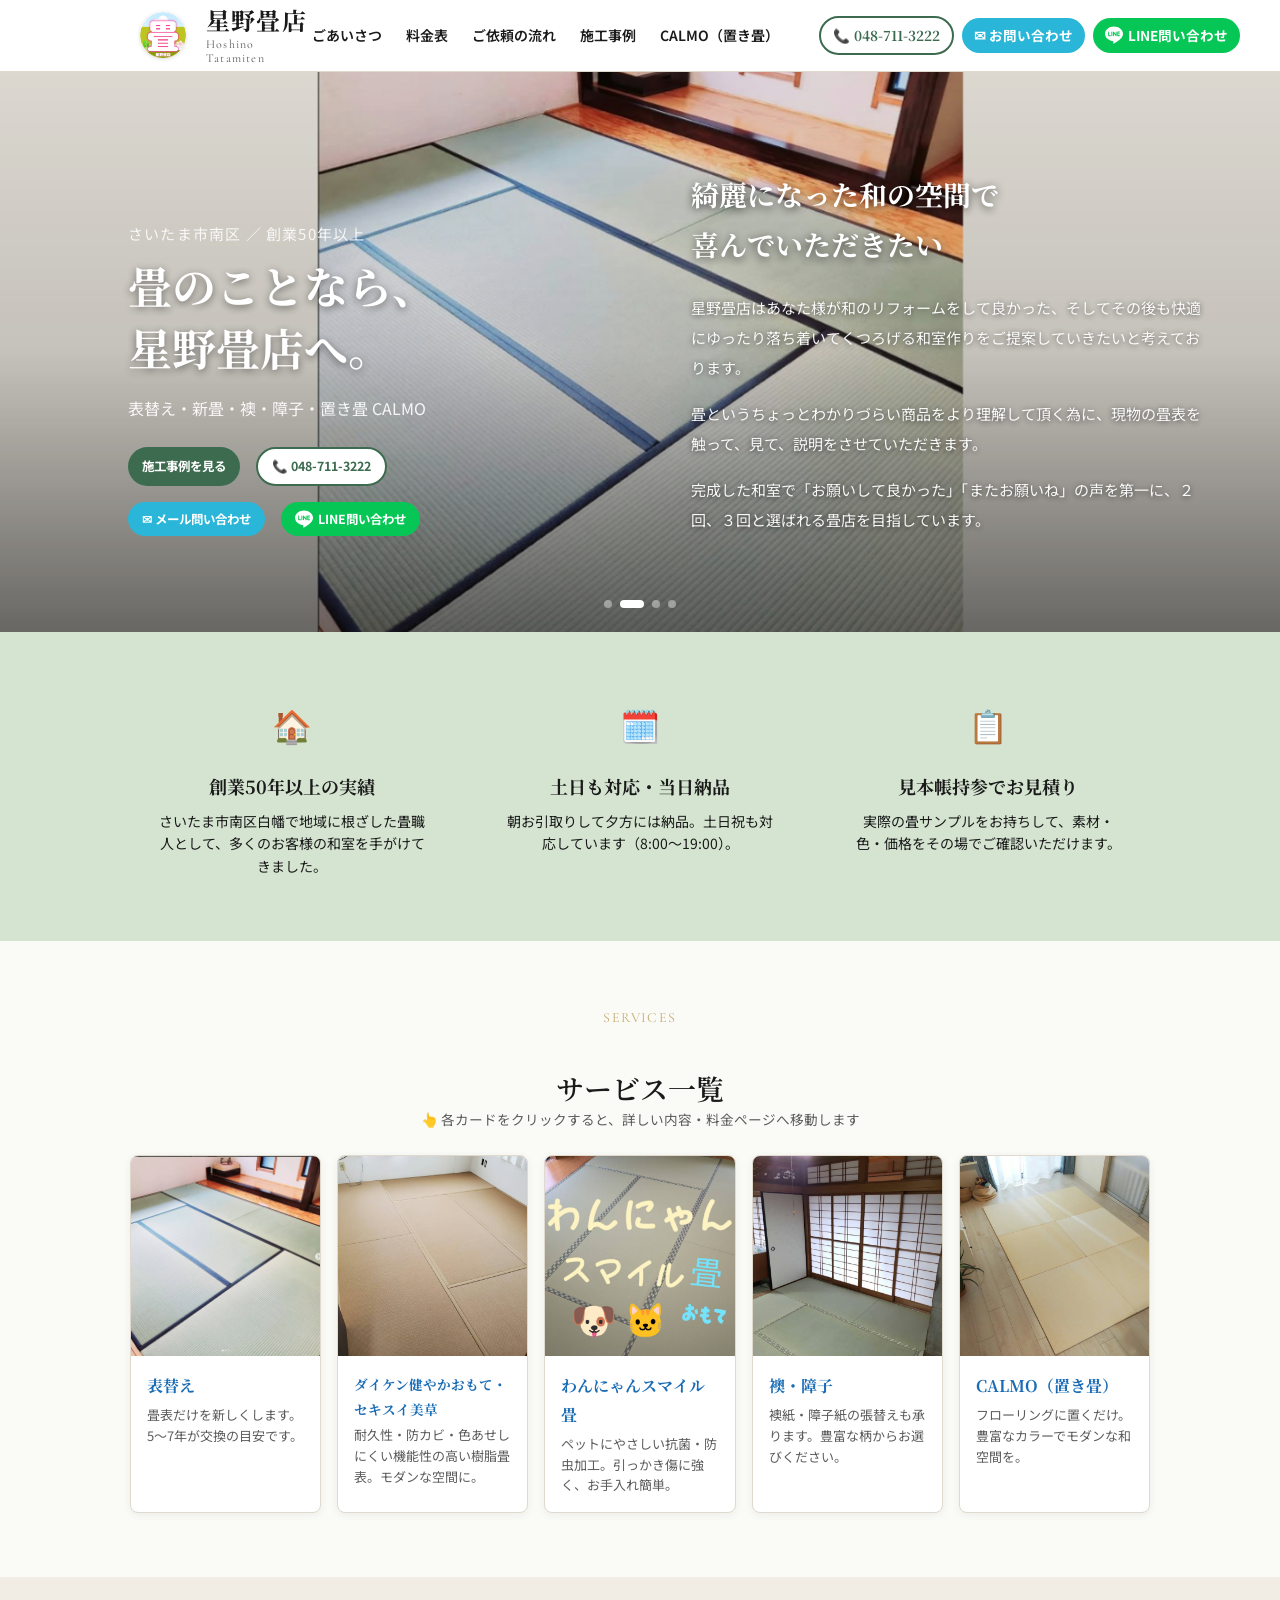
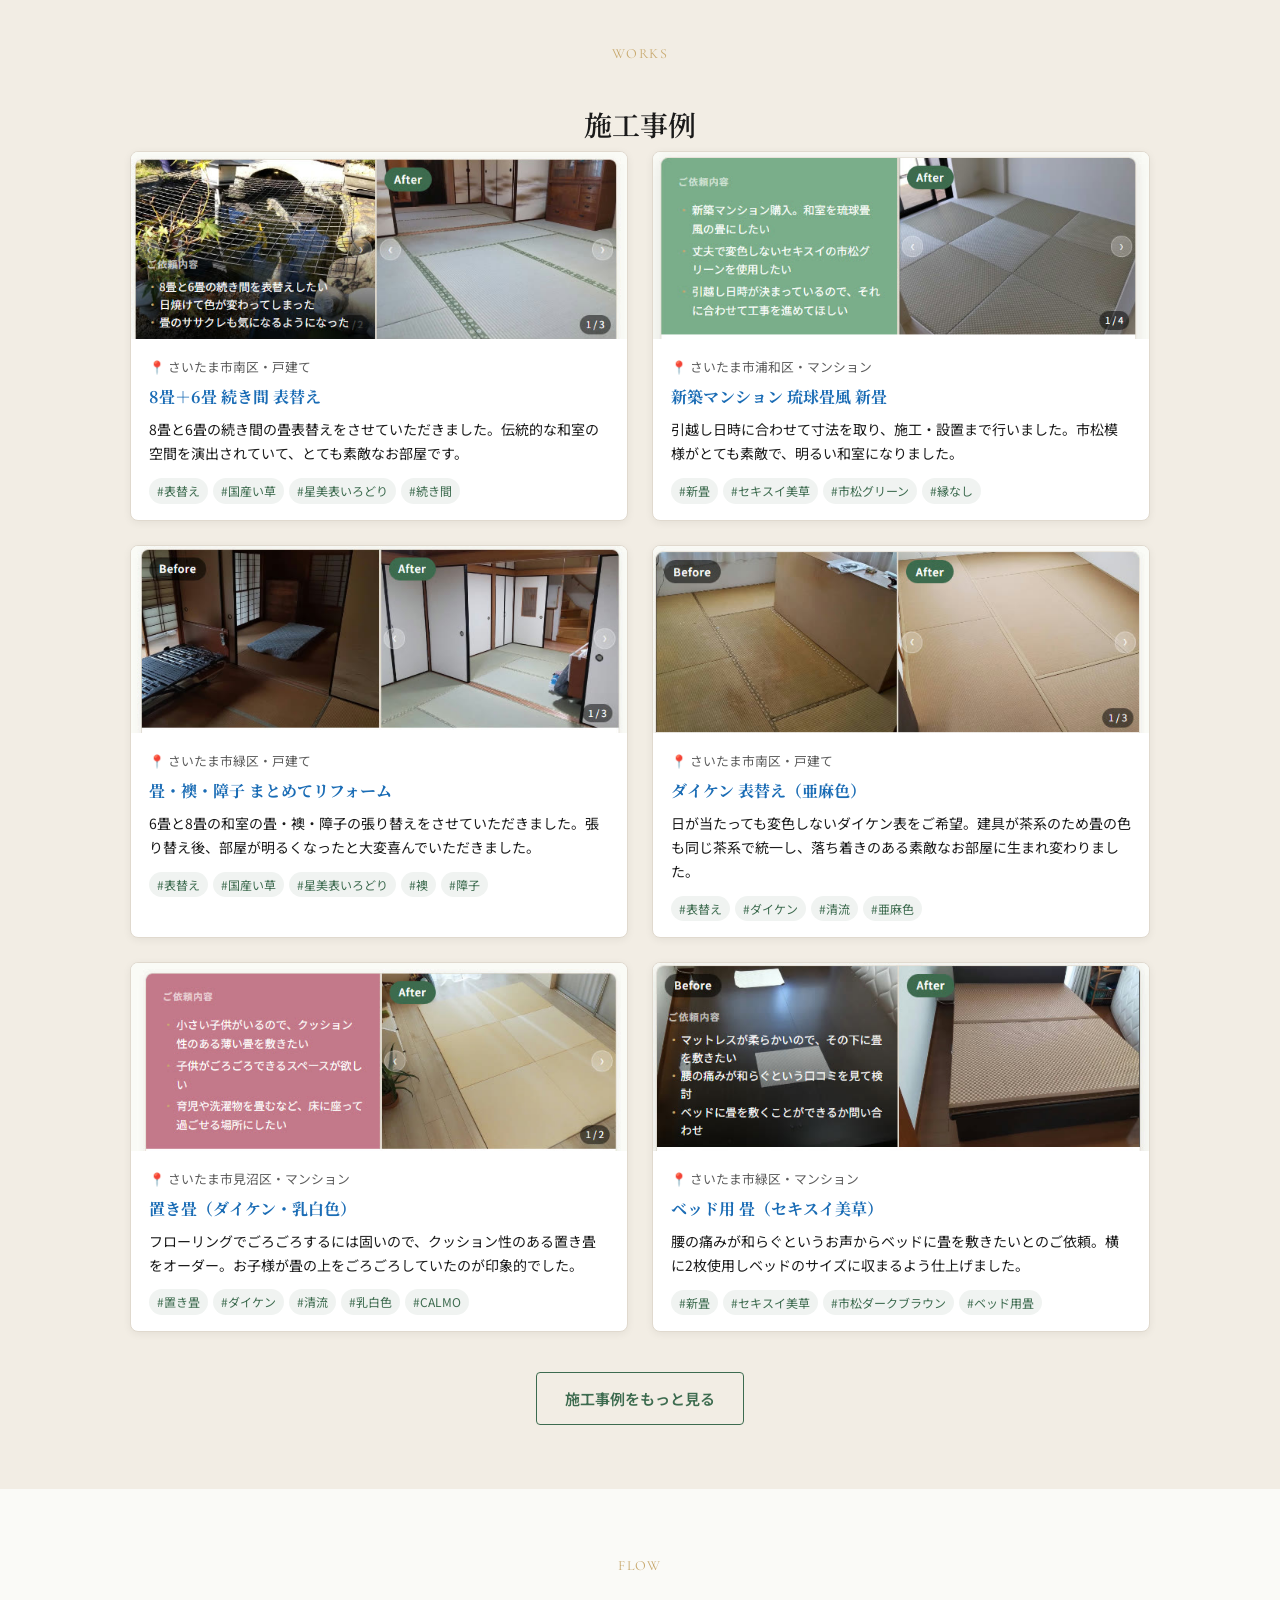
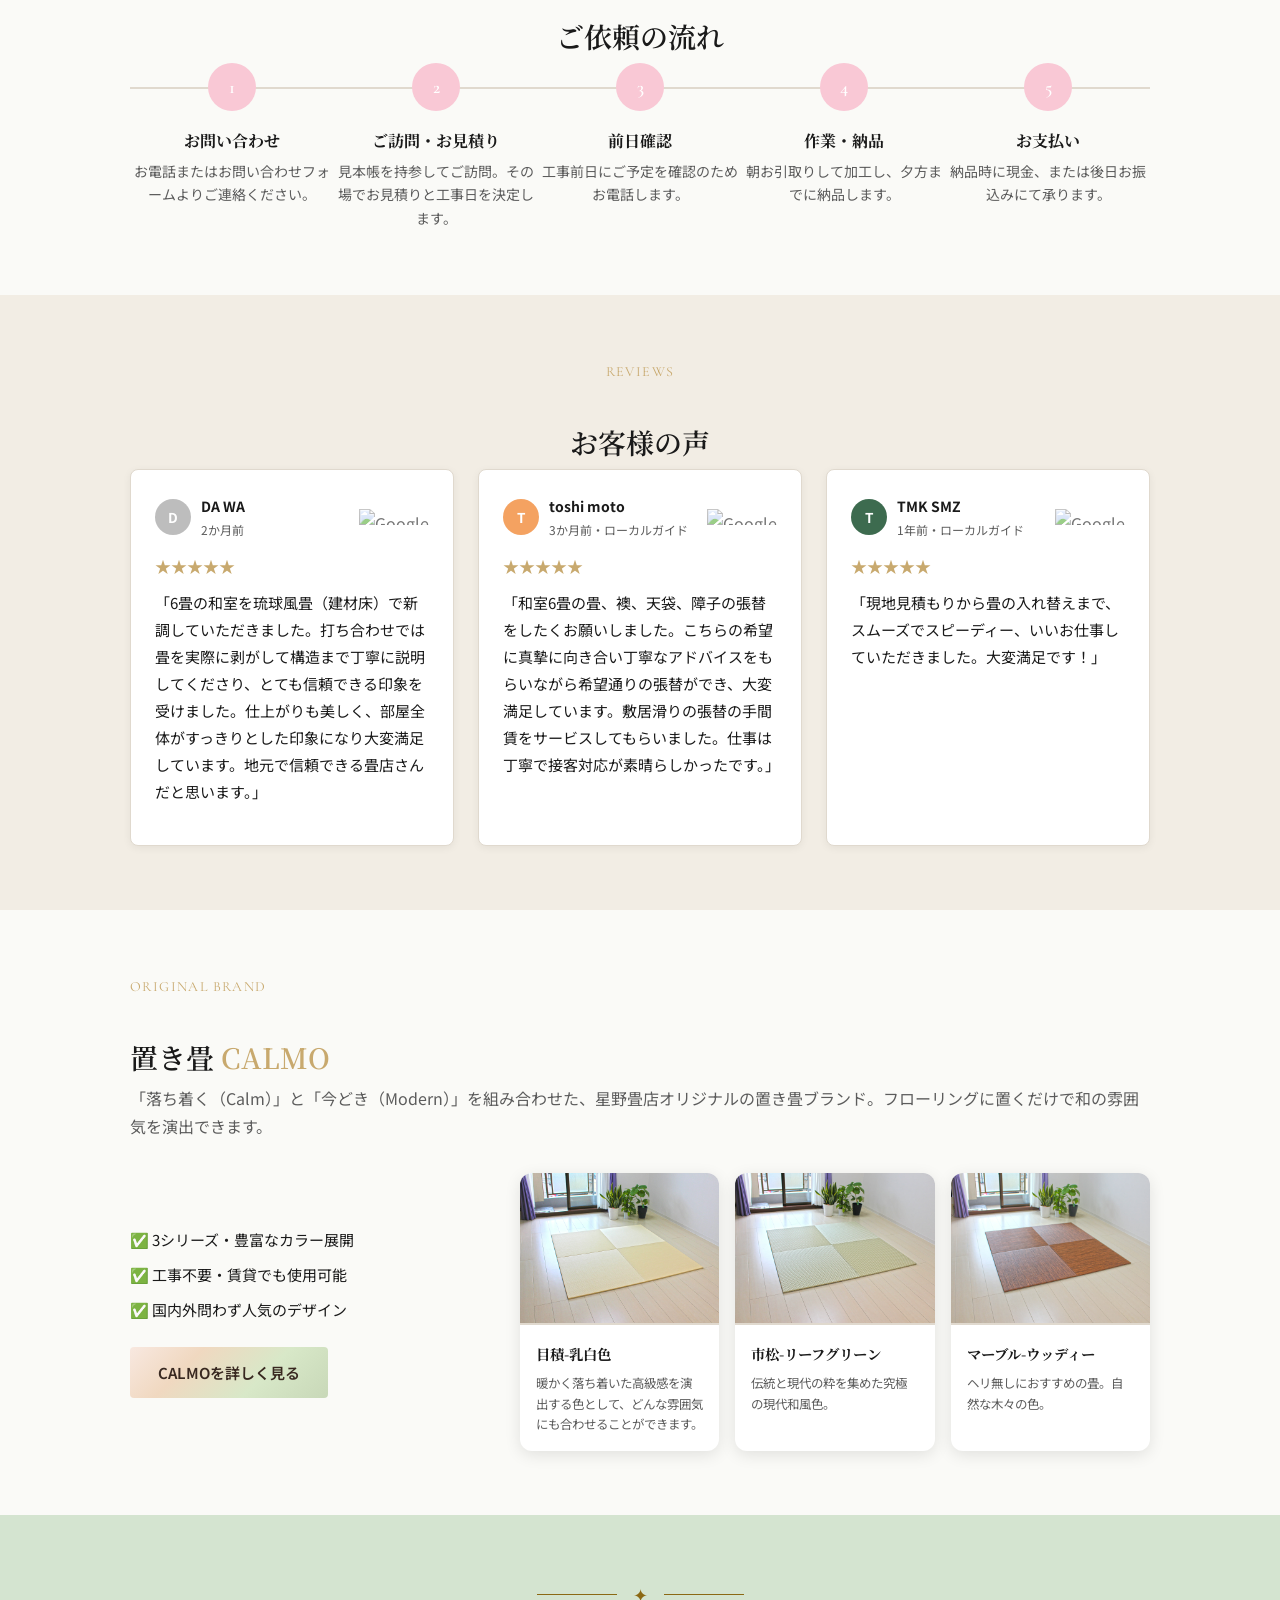
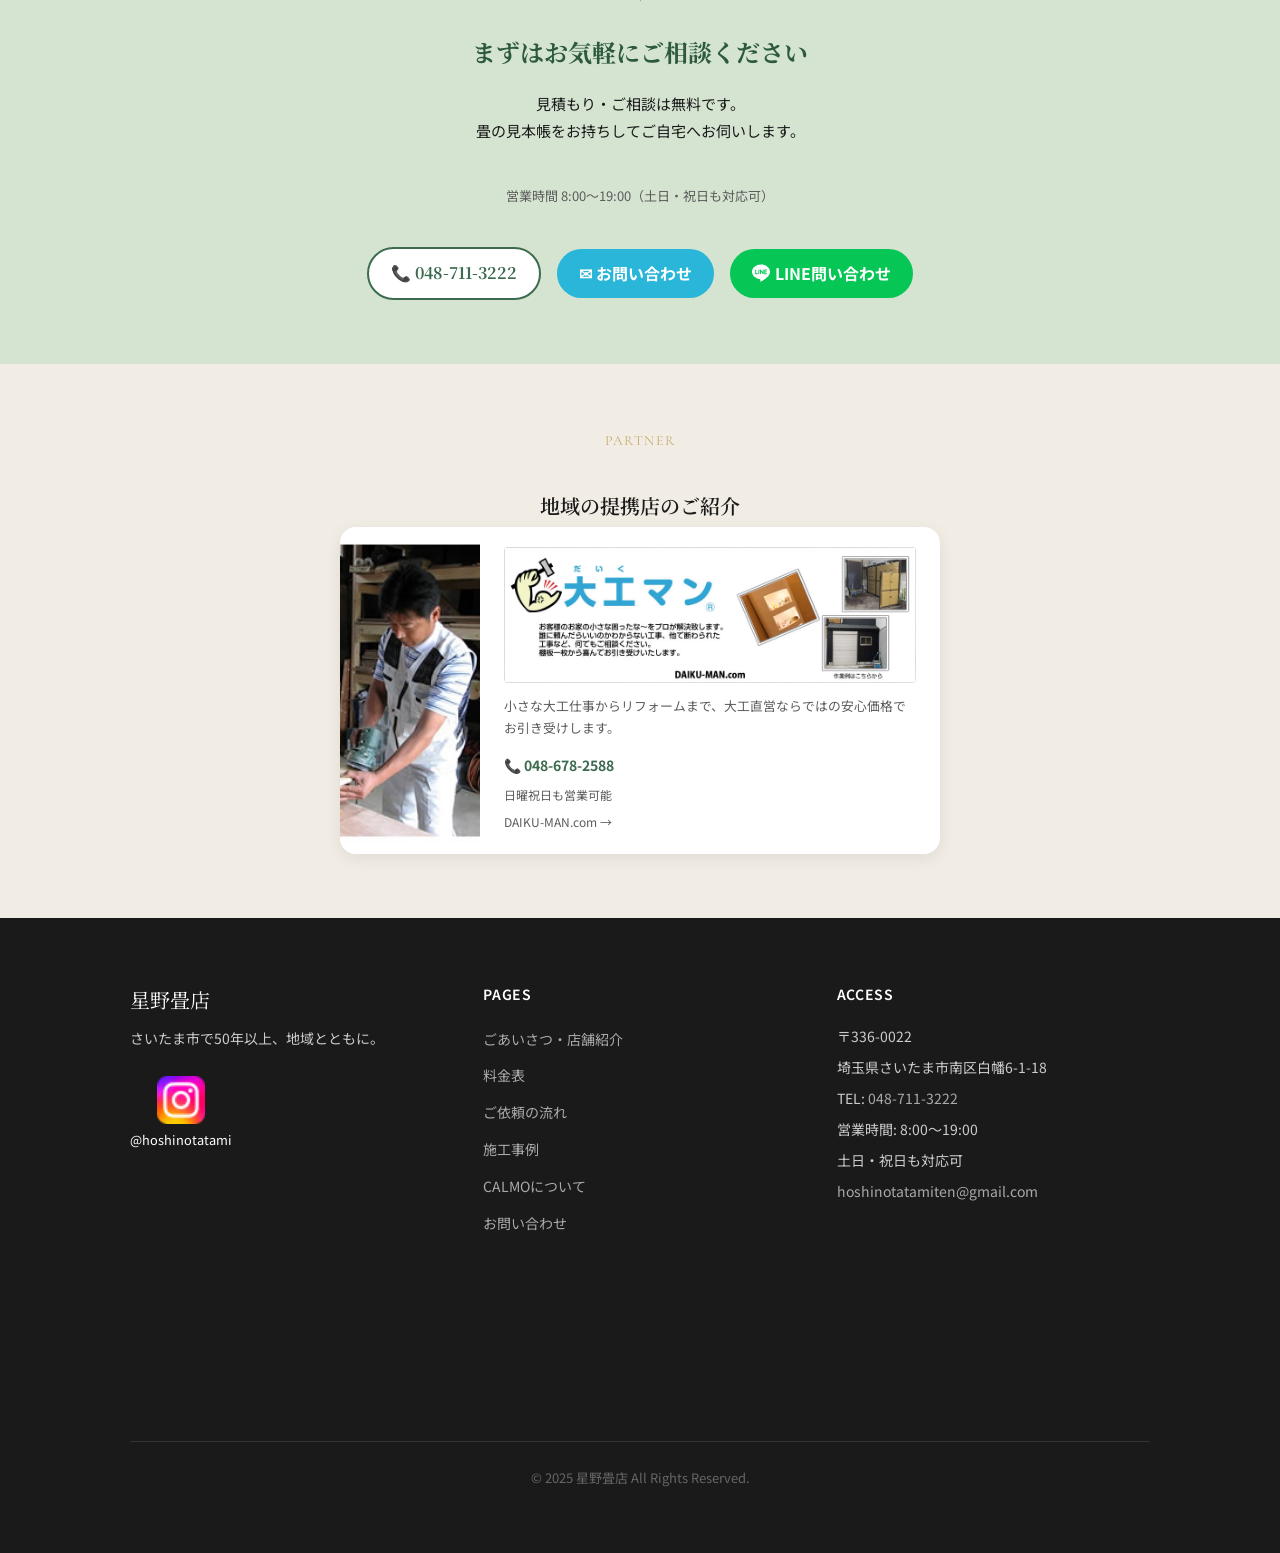
==== commit 93c359da: "トップ施工事例：カード画像を写真部分のみに切り出し（スマホの文字二重表示を解消、PCの見た目は維持） Co-Authored-By: Claude Sonnet 4.6 <noreply@anthro" ====
--- a/index.html
+++ b/index.html
@@ -259,8 +259,8 @@
 
       <div class="cases__grid">
         <article class="case-card fade-in">
-          <div class="case-card__img" style="height:200px;overflow:hidden;">
-            <img src="src/images/スクリーンショット 2026-05-23 115842.jpg" alt="さいたま市南区 続き間 畳表替え" style="width:100%;height:100%;object-fit:cover;object-position:top;">
+          <div class="case-card__img">
+            <img src="src/images/case-thumb-tsuzukima.jpg" alt="さいたま市南区 続き間 畳表替え" style="width:100%;height:auto;display:block;">
           </div>
           <div class="case-card__body">
             <p class="case-card__date">📍 さいたま市南区・戸建て</p>
@@ -272,8 +272,8 @@
           </div>
         </article>
         <article class="case-card fade-in">
-          <div class="case-card__img" style="height:200px;overflow:hidden;">
-            <img src="src/images/スクリーンショット 2026-05-23 115814.png" alt="さいたま市浦和区 新築マンション 新畳" style="width:100%;height:100%;object-fit:cover;object-position:top;">
+          <div class="case-card__img">
+            <img src="src/images/case-thumb-ryukyu.jpg" alt="さいたま市浦和区 新築マンション 新畳" style="width:100%;height:auto;display:block;">
           </div>
           <div class="case-card__body">
             <p class="case-card__date">📍 さいたま市浦和区・マンション</p>
@@ -285,8 +285,8 @@
           </div>
         </article>
         <article class="case-card fade-in">
-          <div class="case-card__img" style="height:200px;overflow:hidden;">
-            <img src="src/images/スクリーンショット 2026-05-23 115926.png" alt="さいたま市緑区 畳・襖・障子 まとめてリフォーム" style="width:100%;height:100%;object-fit:cover;object-position:top;">
+          <div class="case-card__img">
+            <img src="src/images/case-thumb-matomete.jpg" alt="さいたま市緑区 畳・襖・障子 まとめてリフォーム" style="width:100%;height:auto;display:block;">
           </div>
           <div class="case-card__body">
             <p class="case-card__date">📍 さいたま市緑区・戸建て</p>
@@ -298,8 +298,8 @@
           </div>
         </article>
         <article class="case-card fade-in">
-          <div class="case-card__img" style="height:200px;overflow:hidden;">
-            <img src="src/images/スクリーンショット 2026-05-23 115829.png" alt="さいたま市南区 ダイケン健やかおもて 表替え" style="width:100%;height:100%;object-fit:cover;object-position:top;">
+          <div class="case-card__img">
+            <img src="src/images/case-thumb-daiken.jpg" alt="さいたま市南区 ダイケン健やかおもて 表替え" style="width:100%;height:auto;display:block;">
           </div>
           <div class="case-card__body">
             <p class="case-card__date">📍 さいたま市南区・戸建て</p>
@@ -311,8 +311,8 @@
           </div>
         </article>
         <article class="case-card fade-in">
-          <div class="case-card__img" style="height:200px;overflow:hidden;">
-            <img src="src/images/スクリーンショット 2026-05-23 115749.png" alt="さいたま市見沼区 置き畳 CALMO" style="width:100%;height:100%;object-fit:cover;object-position:top;">
+          <div class="case-card__img">
+            <img src="src/images/case-thumb-okitatami.jpg" alt="さいたま市見沼区 置き畳 CALMO" style="width:100%;height:auto;display:block;">
           </div>
           <div class="case-card__body">
             <p class="case-card__date">📍 さいたま市見沼区・マンション</p>
@@ -324,8 +324,8 @@
           </div>
         </article>
         <article class="case-card fade-in">
-          <div class="case-card__img" style="height:200px;overflow:hidden;">
-            <img src="src/images/スクリーンショット 2026-05-23 115905.jpg" alt="さいたま市緑区 ベッド用畳 セキスイ美草" style="width:100%;height:100%;object-fit:cover;object-position:top;">
+          <div class="case-card__img">
+            <img src="src/images/case-thumb-bed.jpg" alt="さいたま市緑区 ベッド用畳 セキスイ美草" style="width:100%;height:auto;display:block;">
           </div>
           <div class="case-card__body">
             <p class="case-card__date">📍 さいたま市緑区・マンション</p>
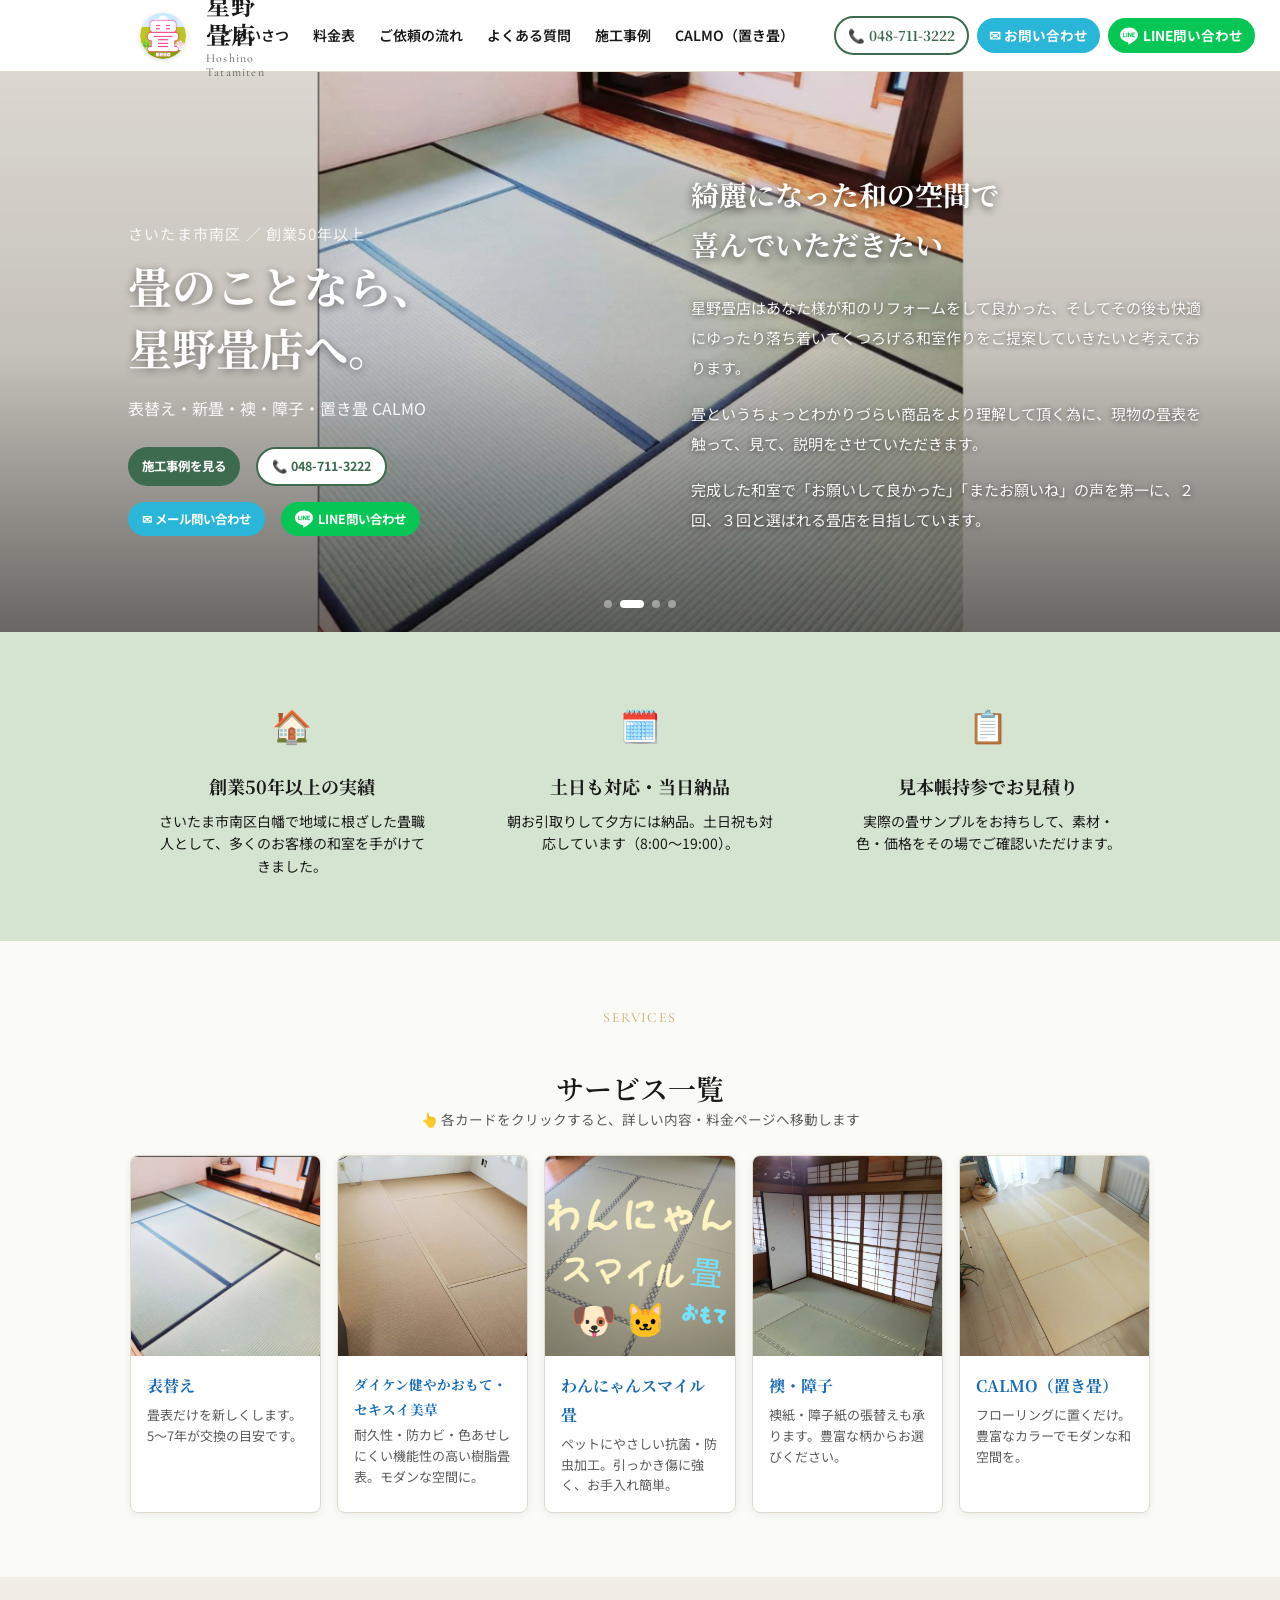
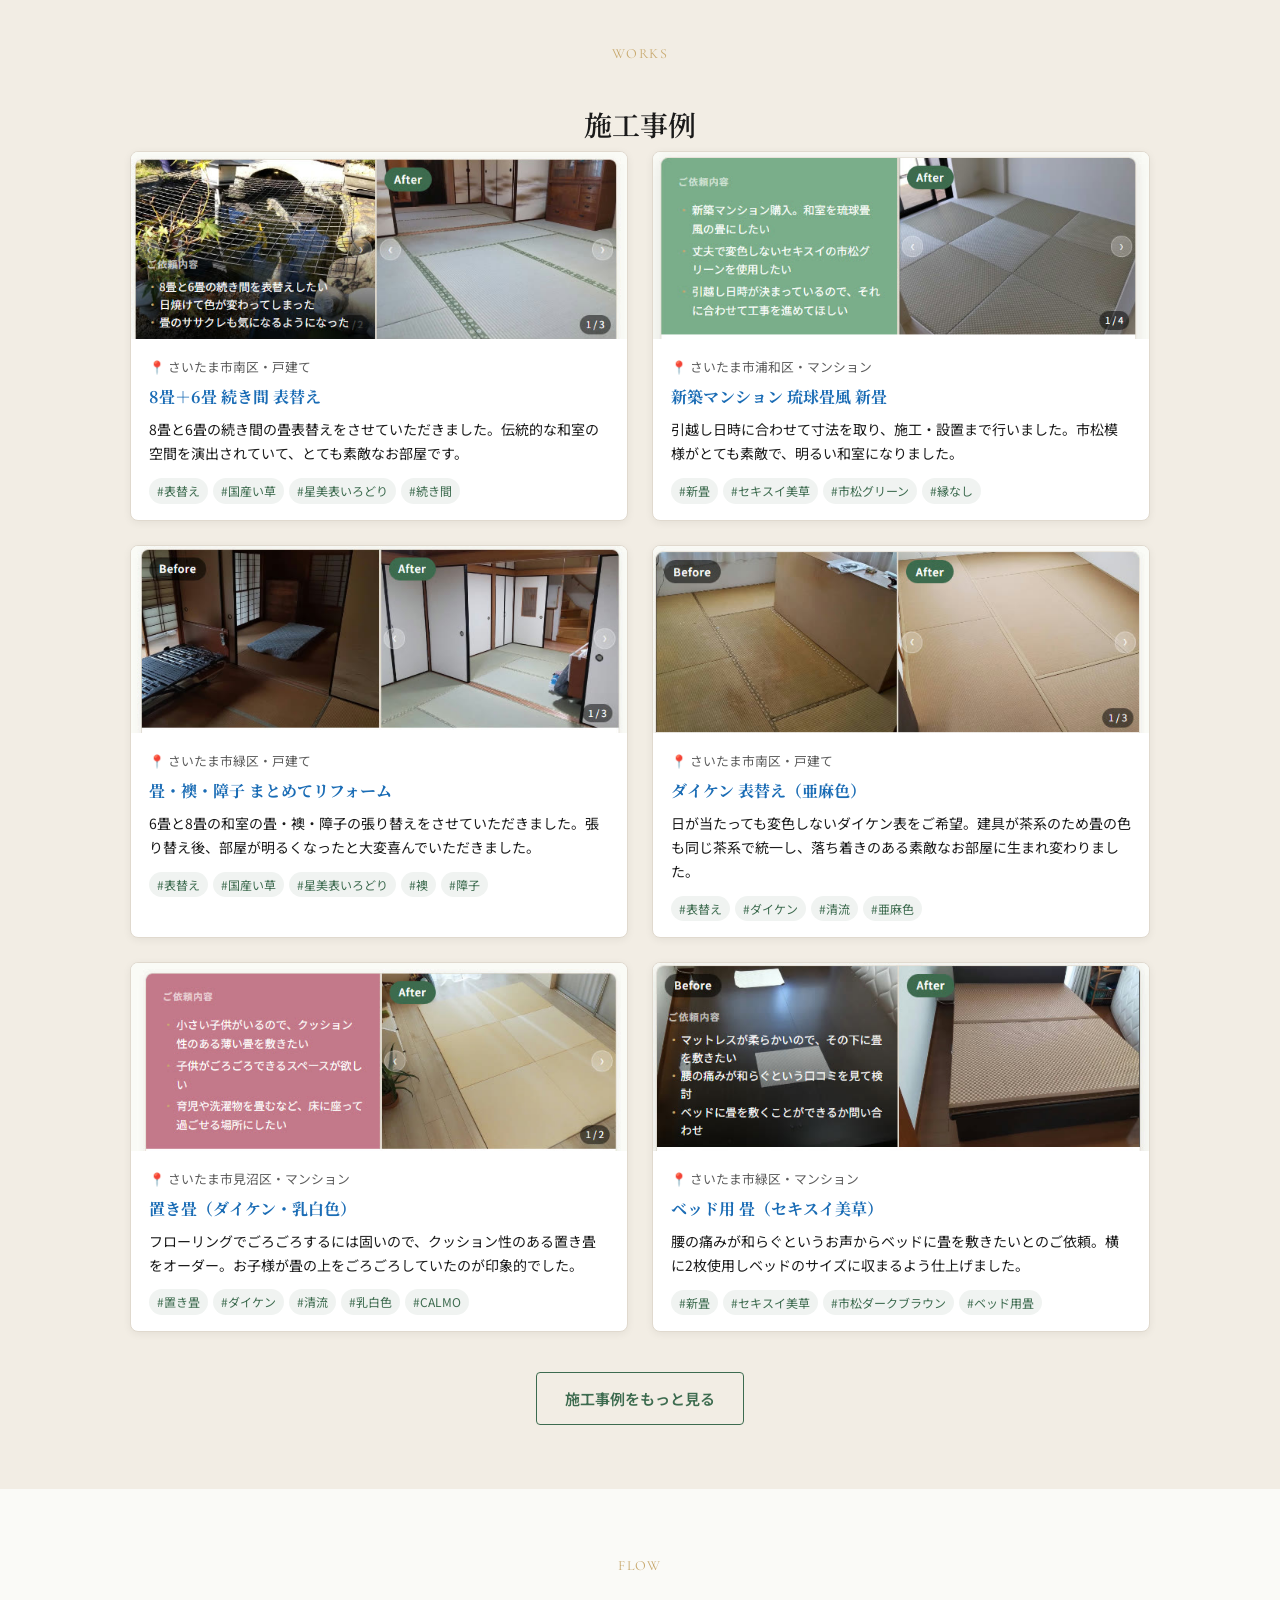
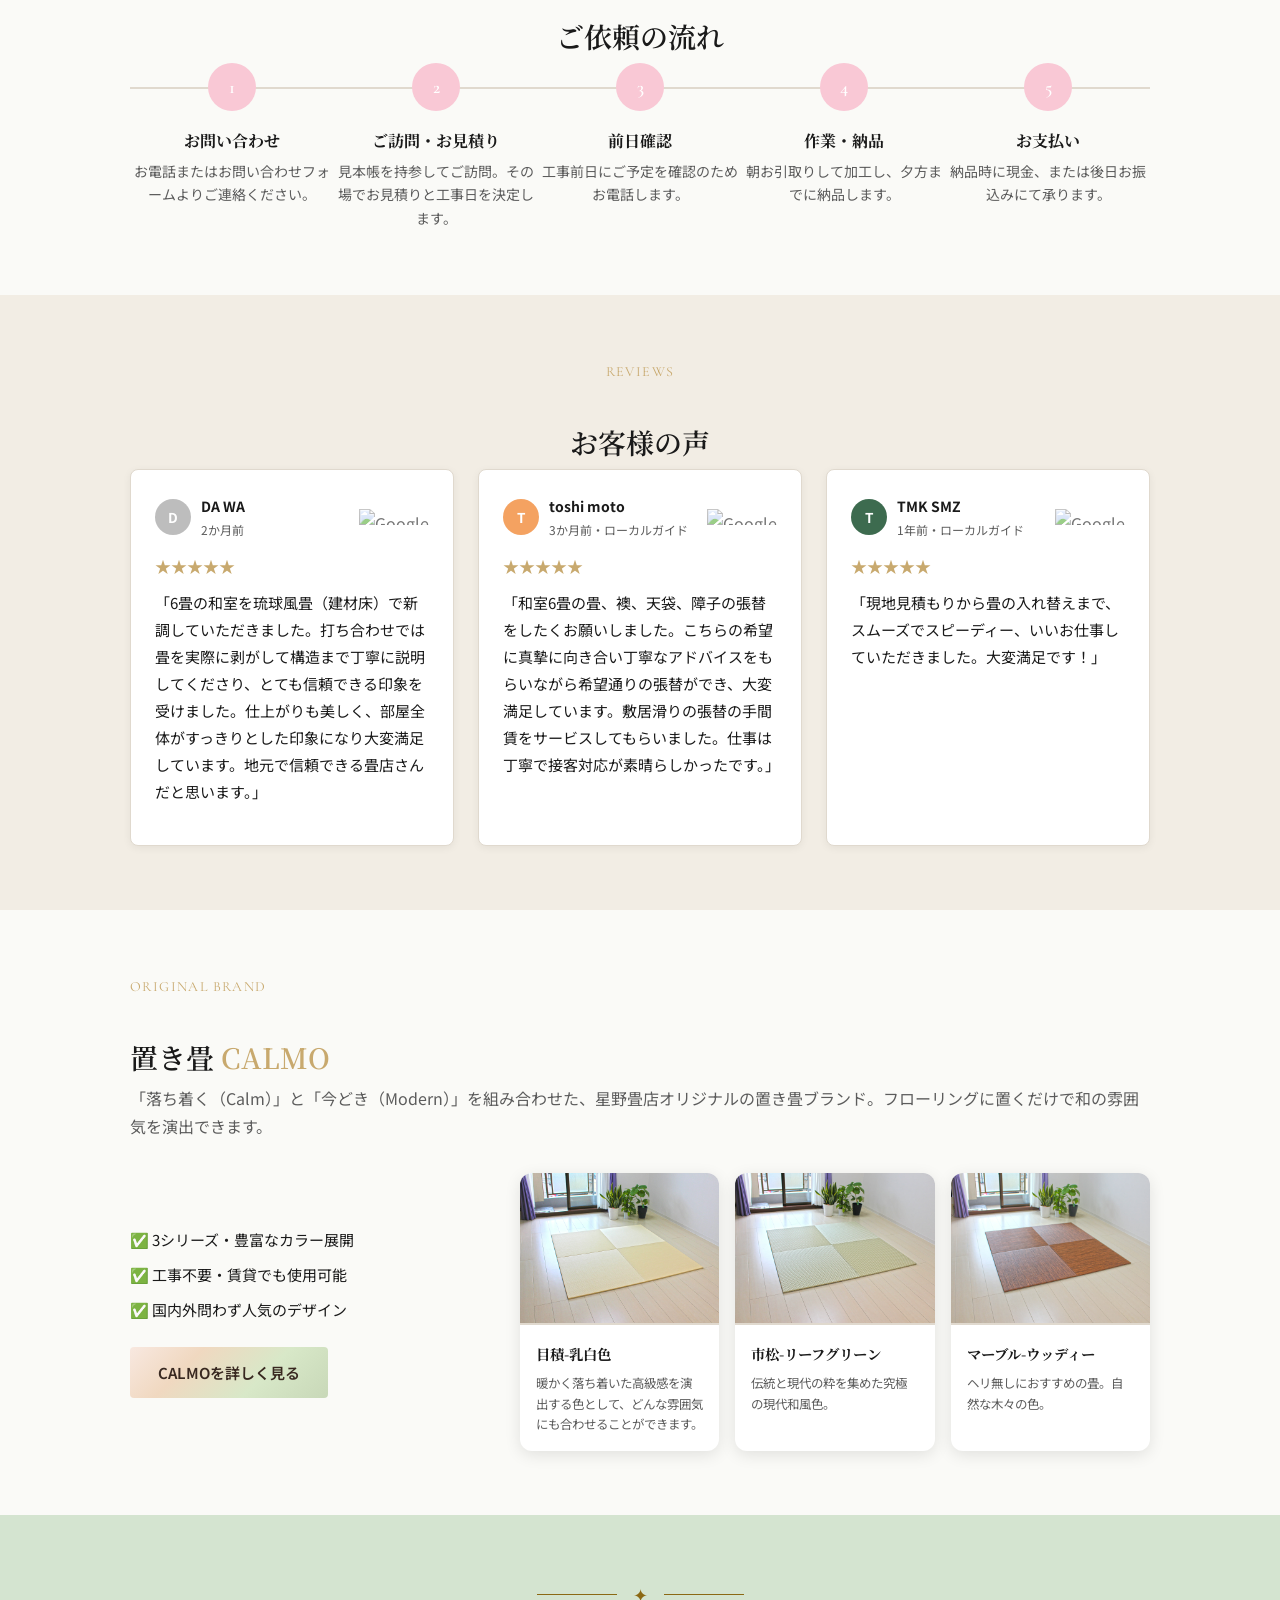
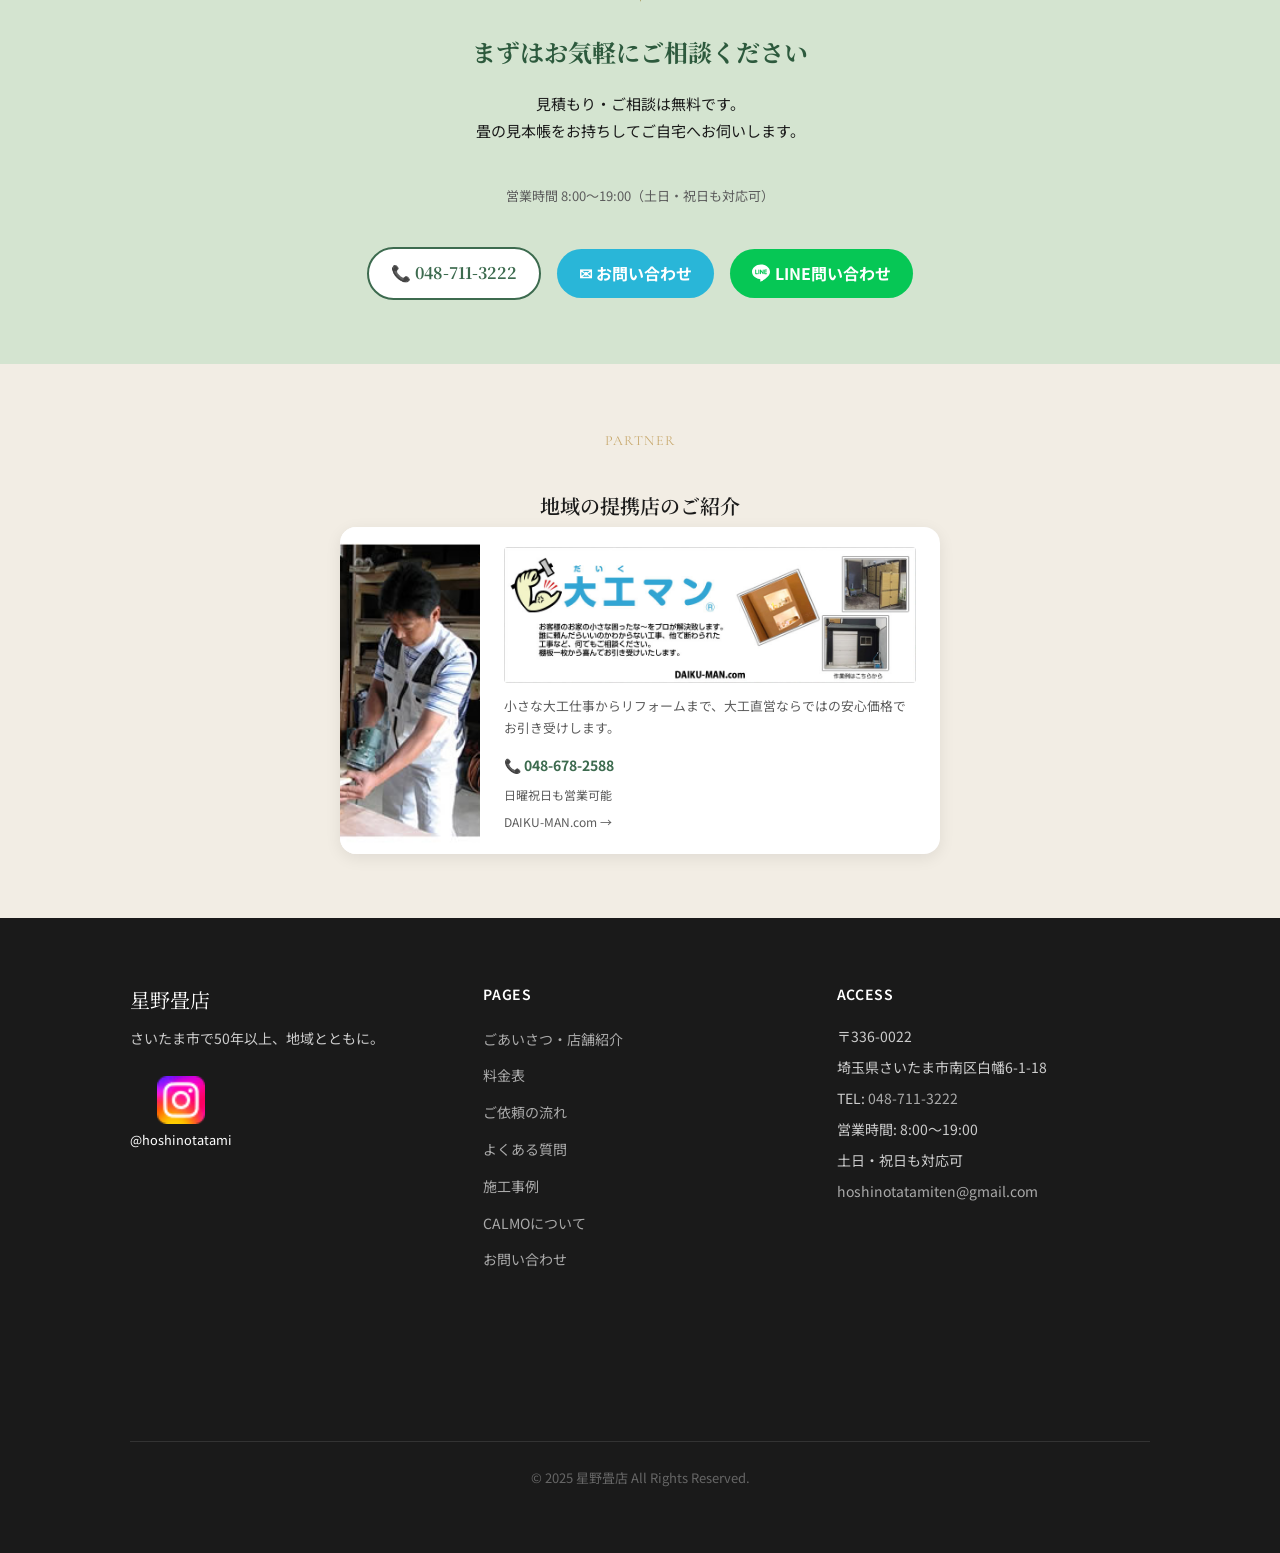
==== commit 5cbbaeac: "全ページのヘッダー・スマホメニュー・フッターに「よくある質問」リンクを追加 Co-Authored-By: Claude Sonnet 4.6 <noreply@anthropic.com>" ====
--- a/index.html
+++ b/index.html
@@ -12,9 +12,13 @@
   <meta property="og:title" content="さいたま市南区の畳店 | 星野畳店">
   <meta property="og:description" content="さいたま市南区白幡で50年以上の実績。畳張替え・表替え・新畳・襖・障子はお任せください。">
   <meta property="og:type" content="website">
-  <meta property="og:url" content="https://hoshinotatami.com/">
+  <meta property="og:url" content="https://hoshino-tatami-site.pages.dev/">
 
   <!-- CSS -->
+  <meta property="og:image" content="https://hoshino-tatami-site.pages.dev/src/images/og-image.jpg">
+  <meta property="og:image:width" content="1200">
+  <meta property="og:image:height" content="630">
+  <meta name="twitter:card" content="summary_large_image">
   <link rel="icon" type="image/png" href="src/images/logo.png">
   <link rel="canonical" href="https://hoshino-tatami-site.pages.dev/">
   <link rel="stylesheet" href="src/css/style.css">
@@ -58,6 +62,7 @@
         <a href="greeting.html">ごあいさつ</a>
         <a href="price.html">料金表</a>
         <a href="flow.html">ご依頼の流れ</a>
+        <a href="flow.html#faq">よくある質問</a>
         <a href="ex.html">施工事例</a>
         <a href="calmo.html">CALMO（置き畳）</a>
       </nav>
@@ -89,6 +94,7 @@
       <li><a href="greeting.html">ごあいさつ・店舗紹介</a></li>
       <li><a href="price.html">料金表</a></li>
       <li><a href="flow.html">ご依頼の流れ</a></li>
+      <li><a href="flow.html#faq">よくある質問</a></li>
       <li><a href="ex.html">施工事例</a></li>
       <li><a href="calmo.html">CALMOについて</a></li>
       <li><a href="contact.html">お問い合わせ</a></li>
@@ -558,6 +564,7 @@
             <li><a href="greeting.html">ごあいさつ・店舗紹介</a></li>
             <li><a href="price.html">料金表</a></li>
             <li><a href="flow.html">ご依頼の流れ</a></li>
+            <li><a href="flow.html#faq">よくある質問</a></li>
             <li><a href="ex.html">施工事例</a></li>
             <li><a href="calmo.html">CALMOについて</a></li>
             <li><a href="contact.html">お問い合わせ</a></li>
